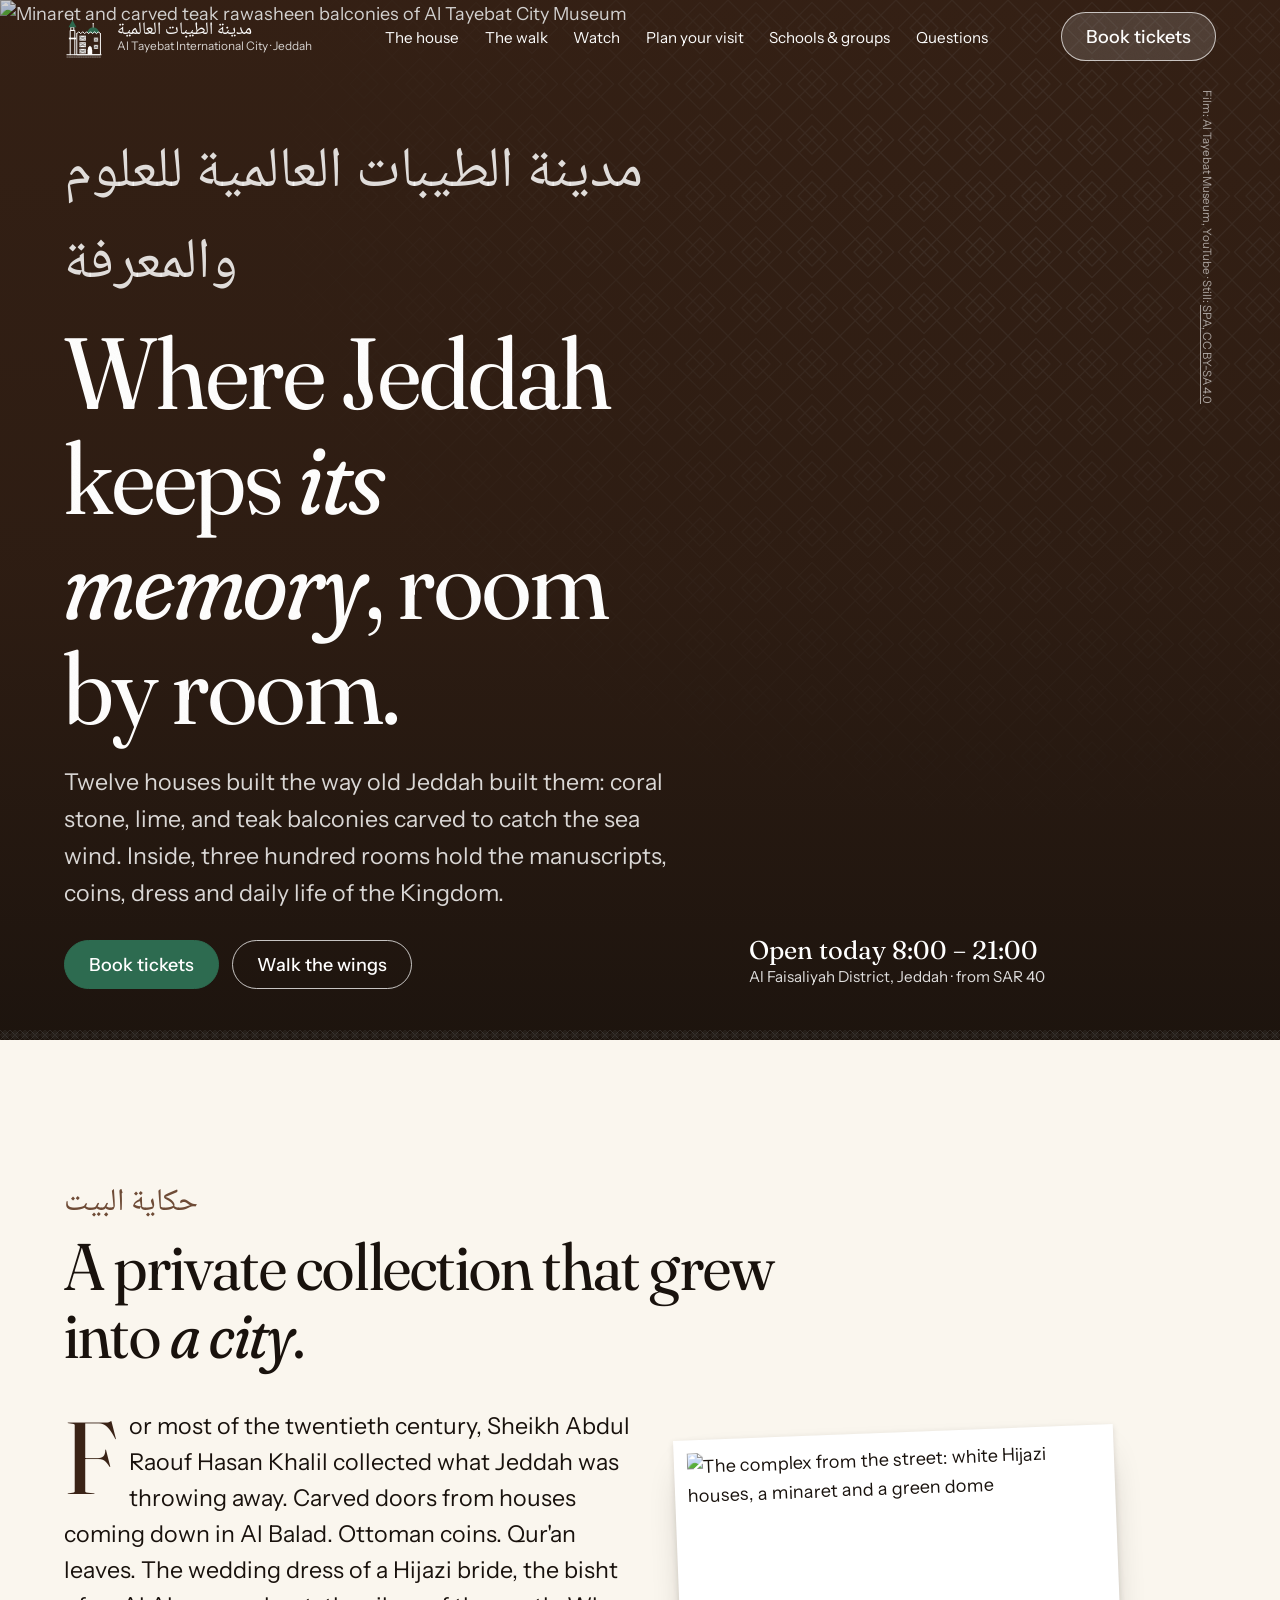
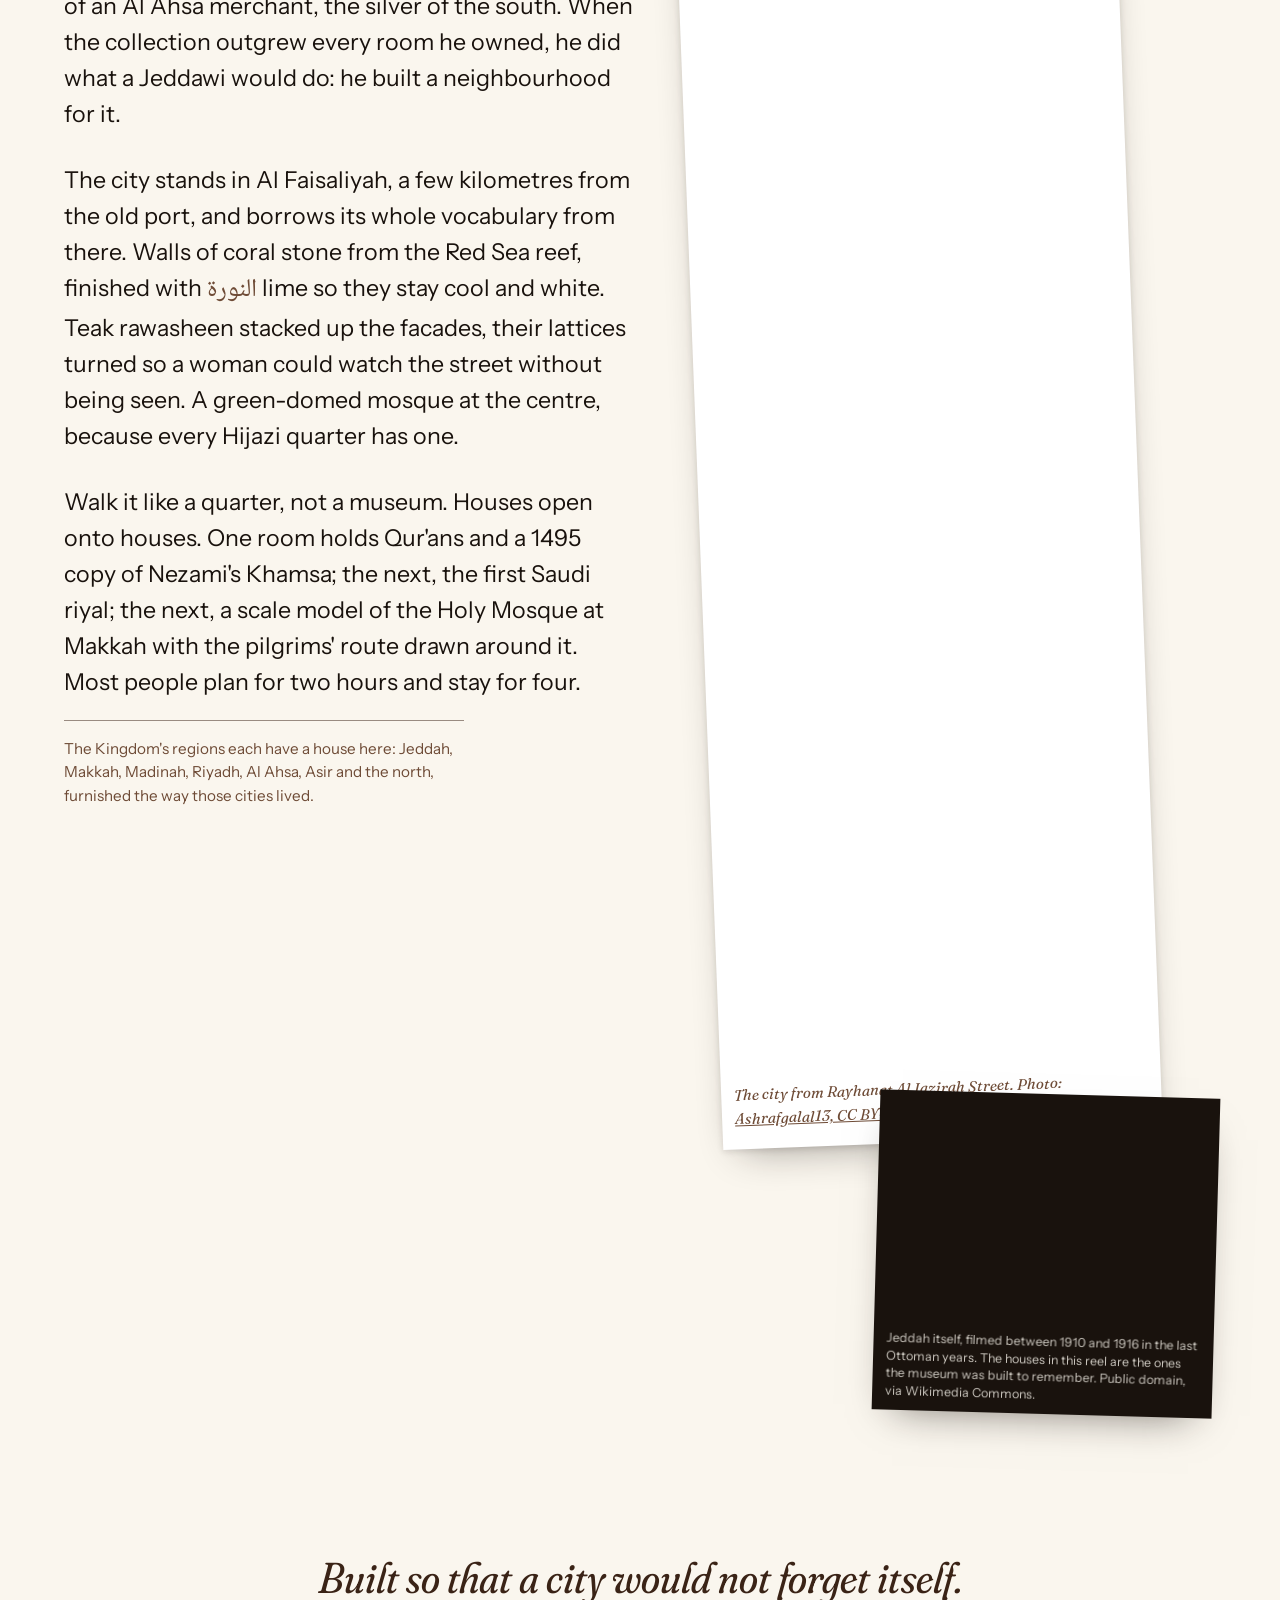
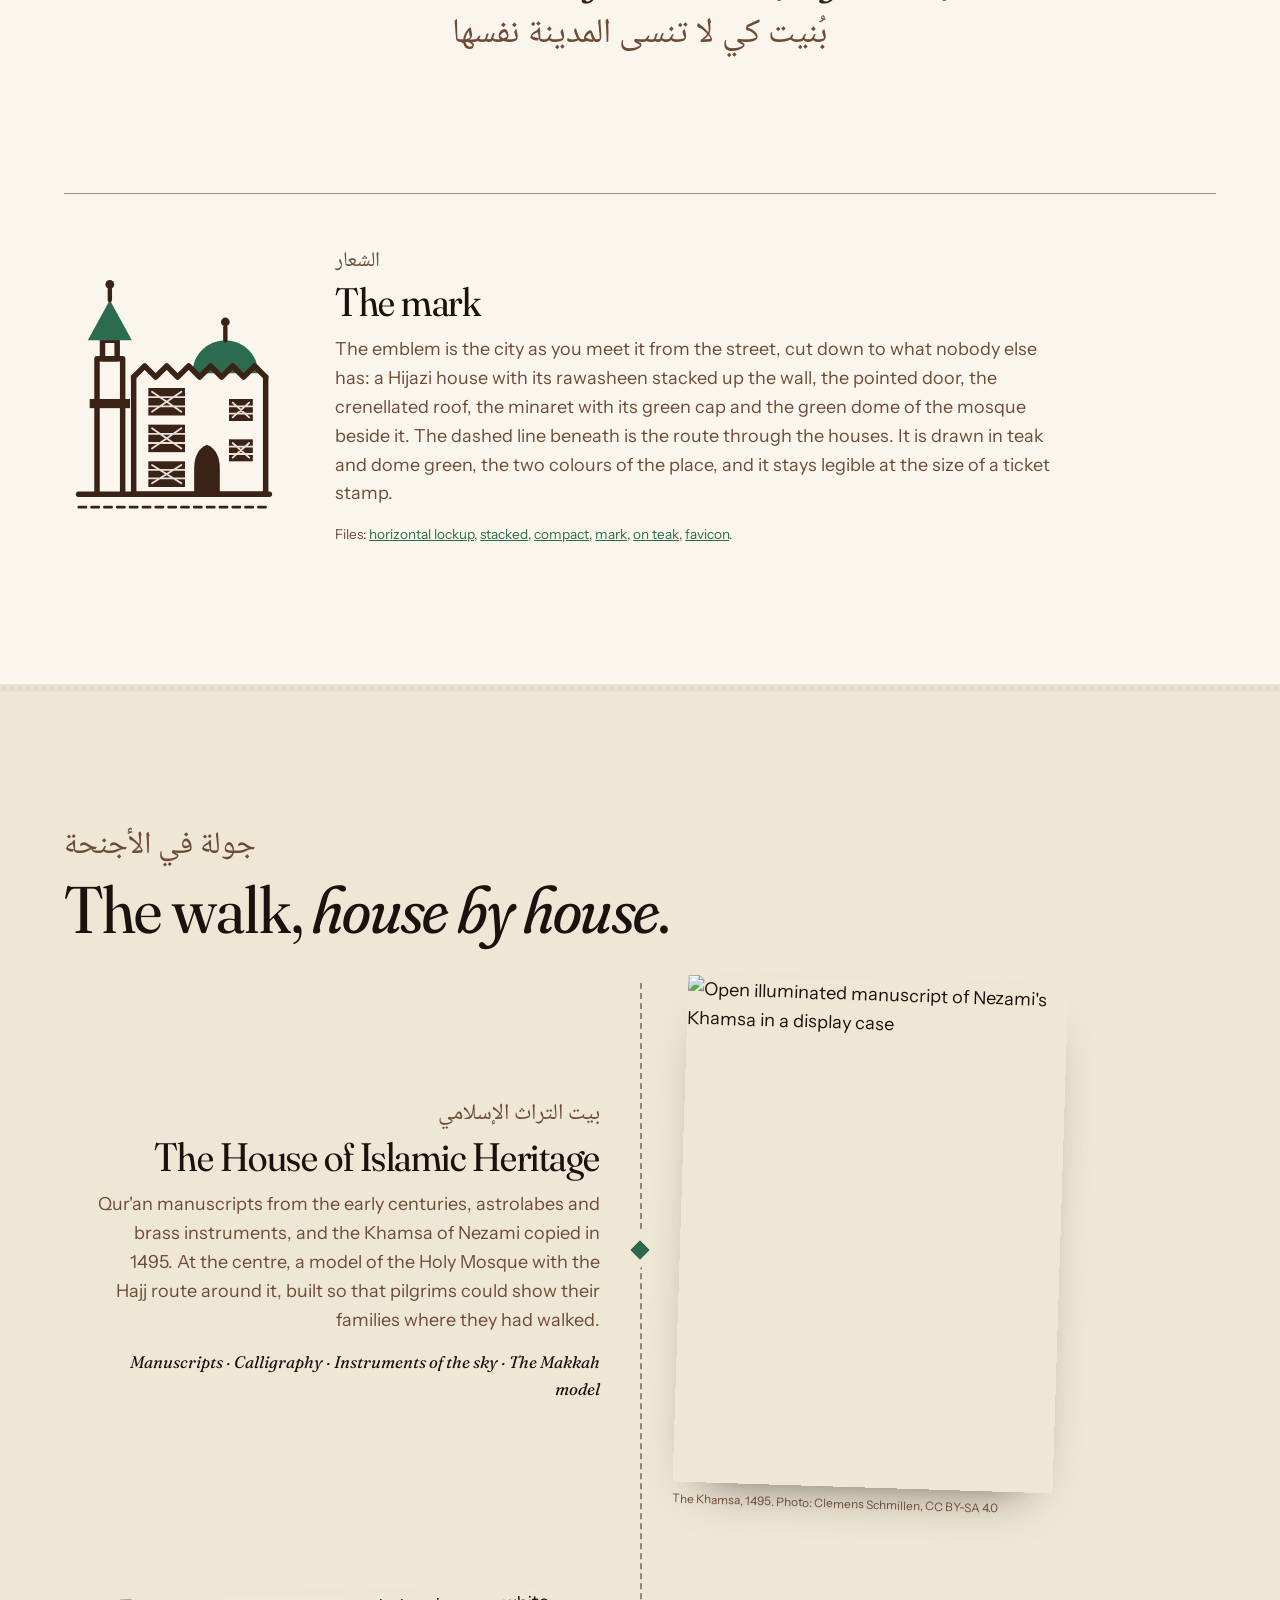
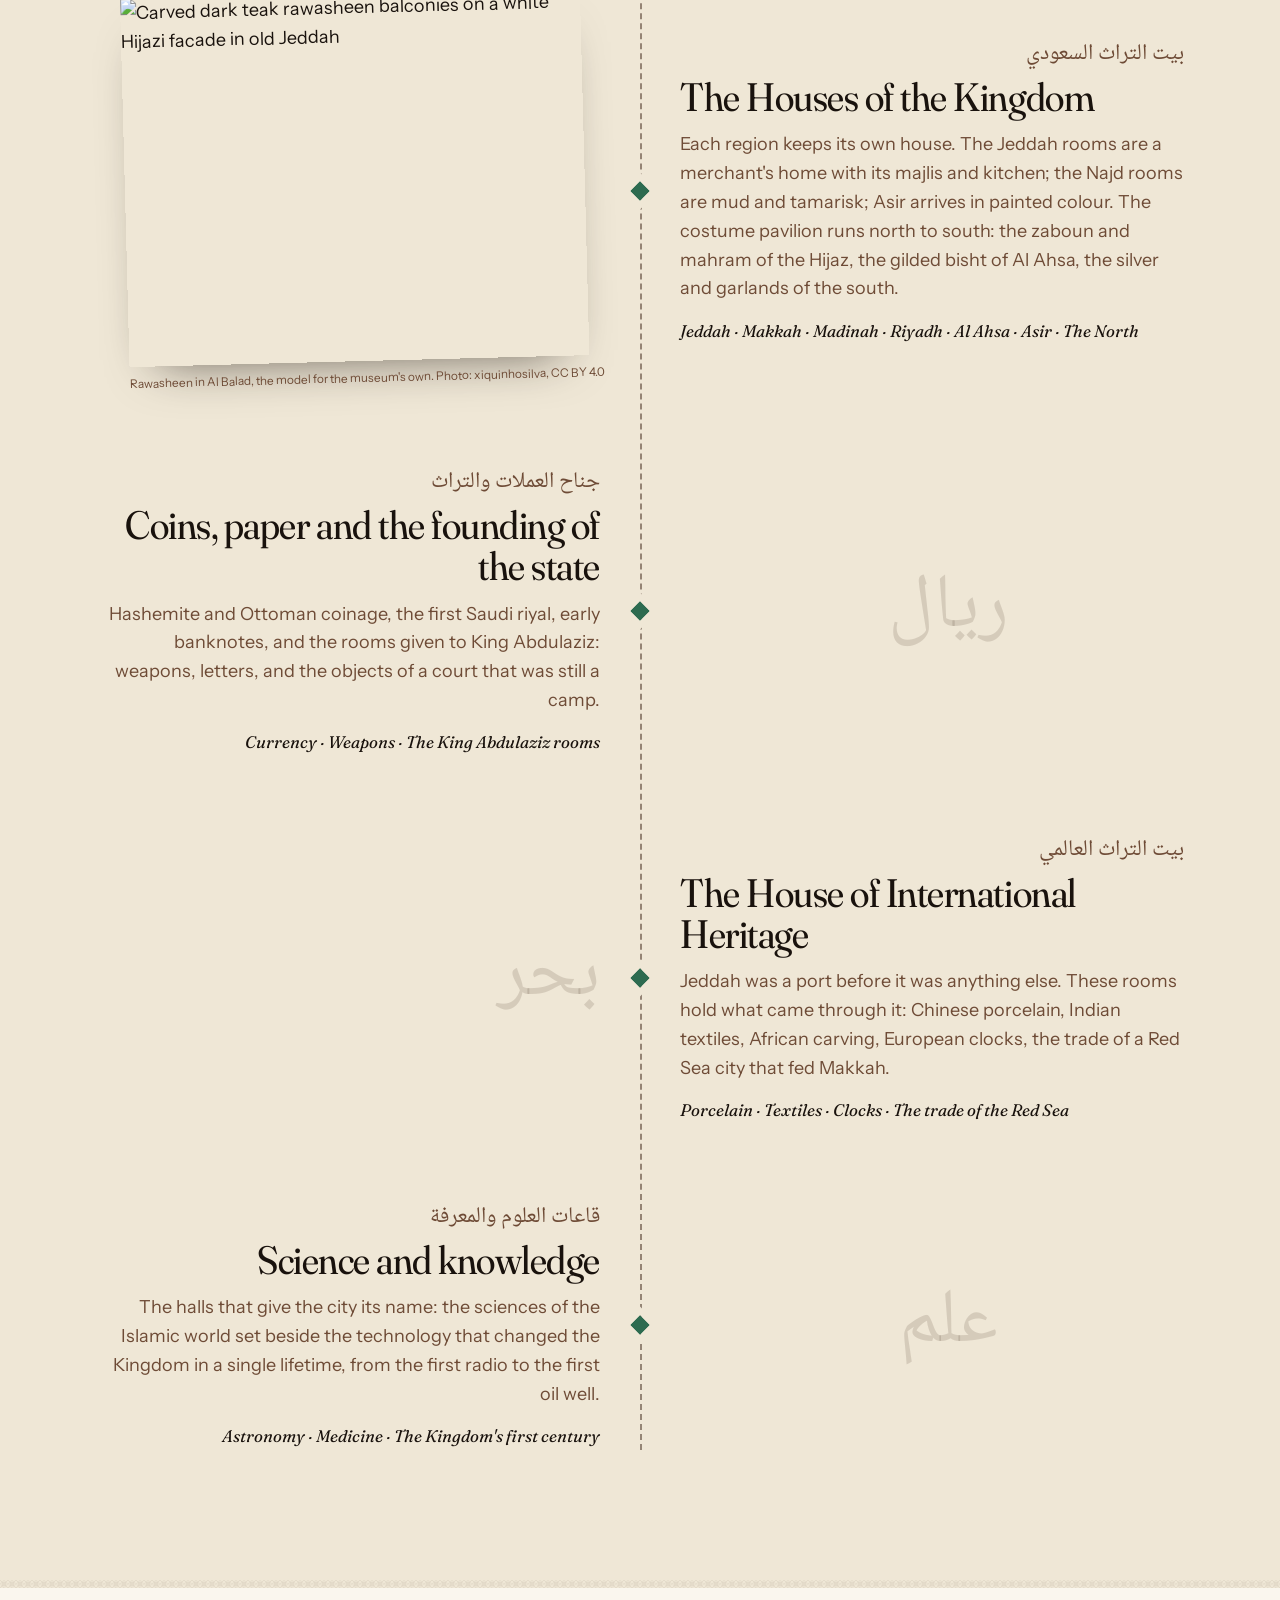
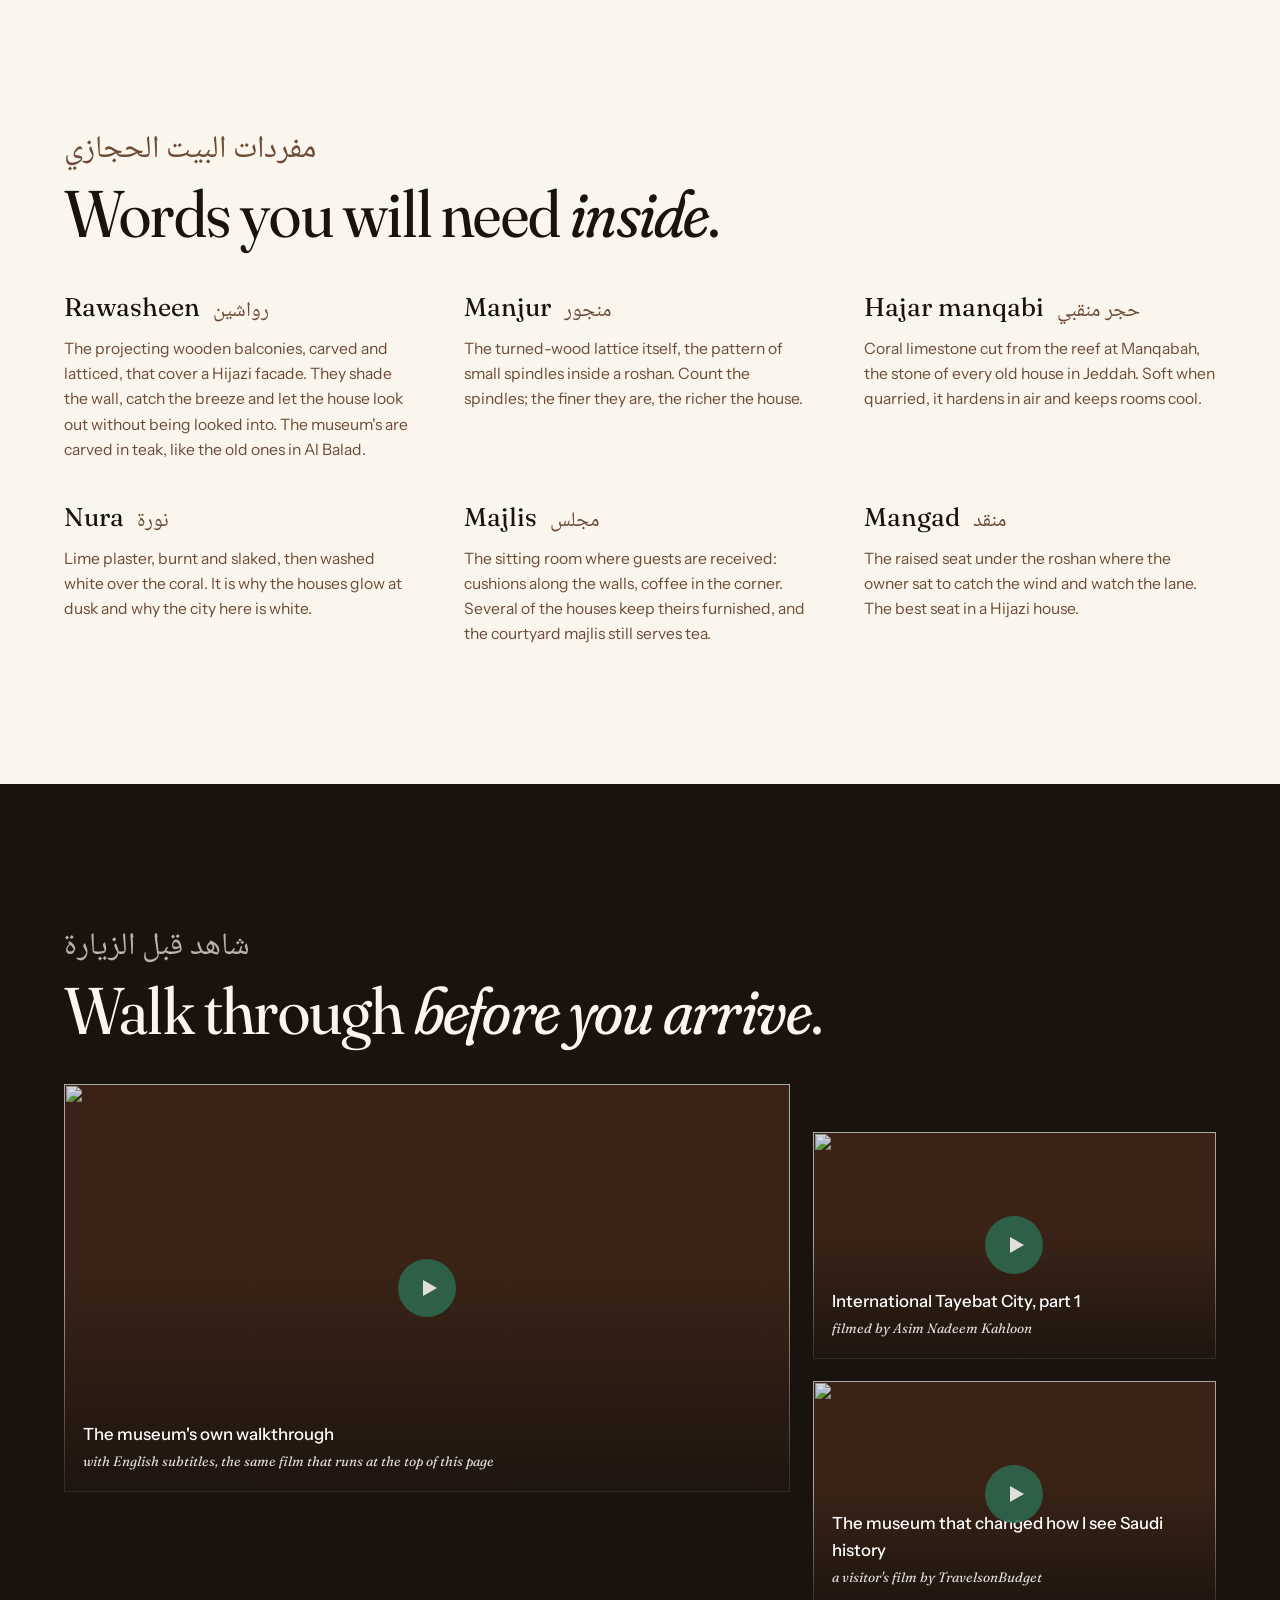
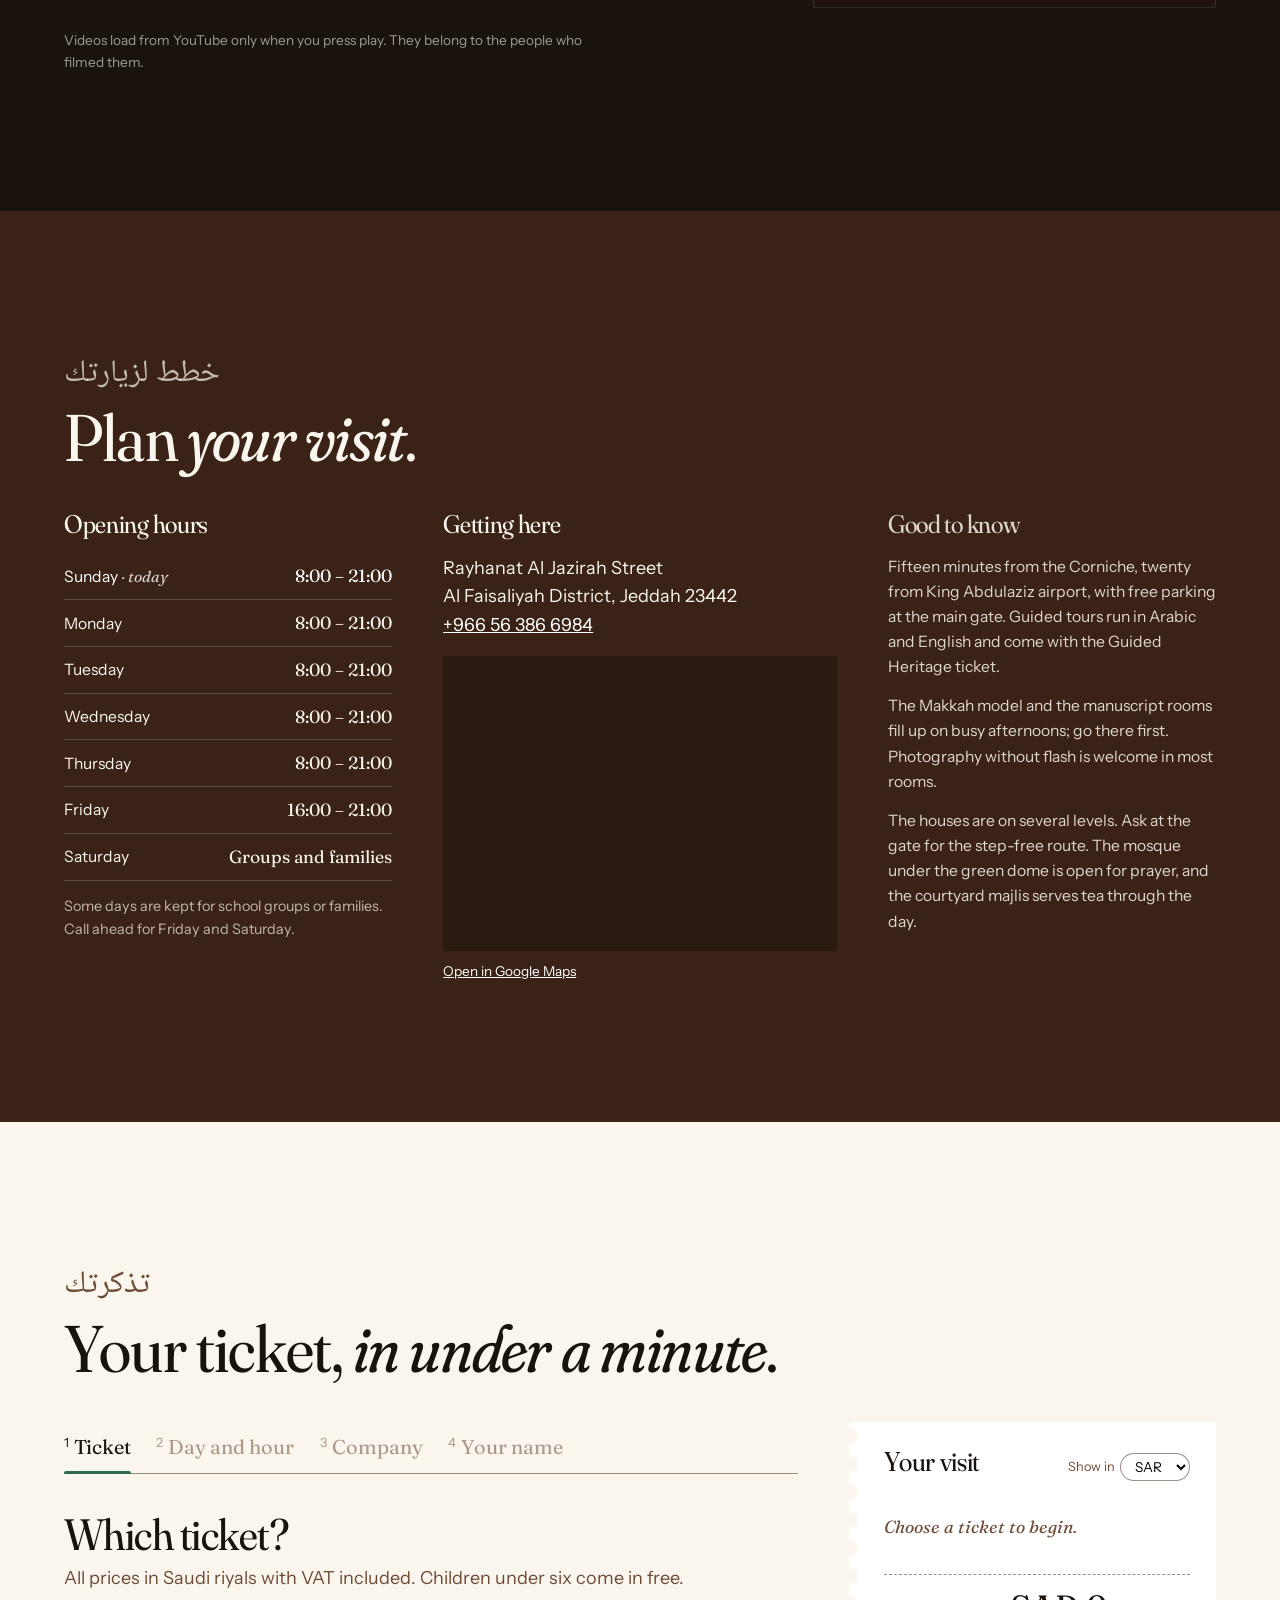
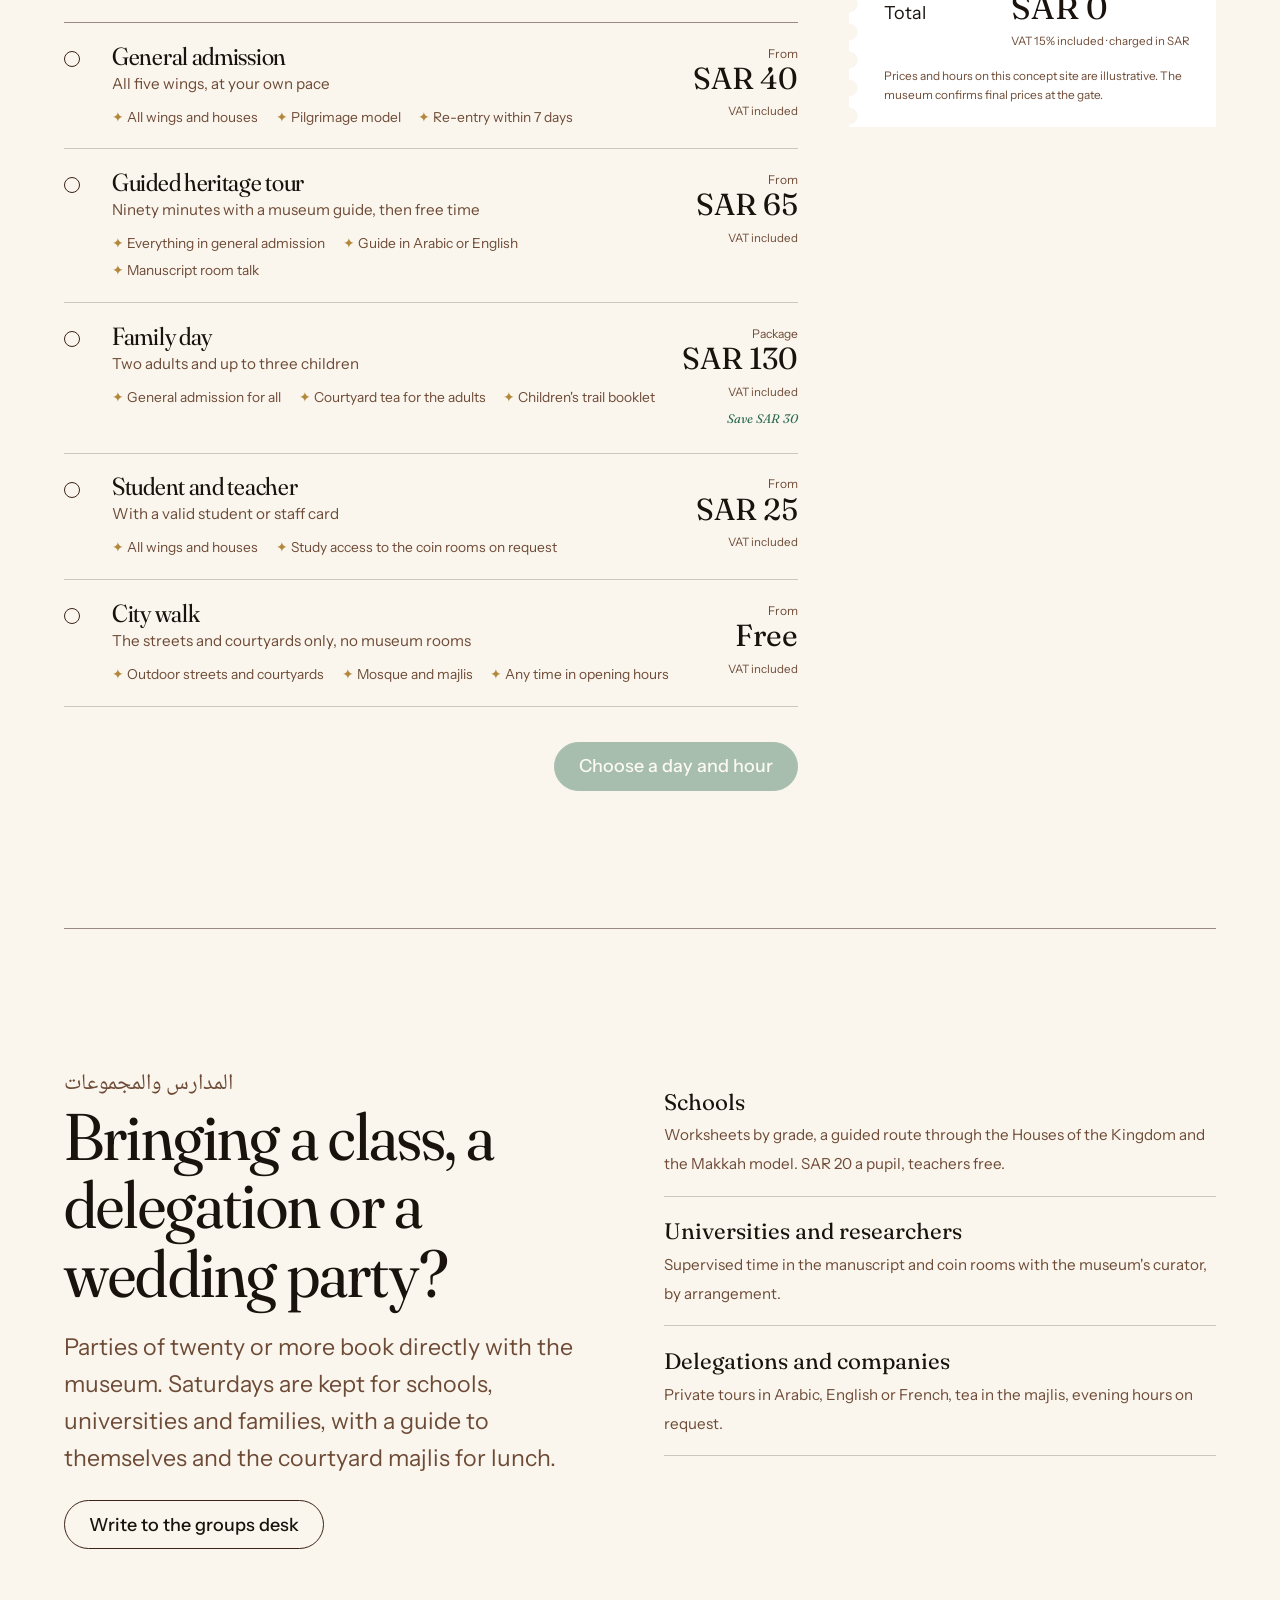
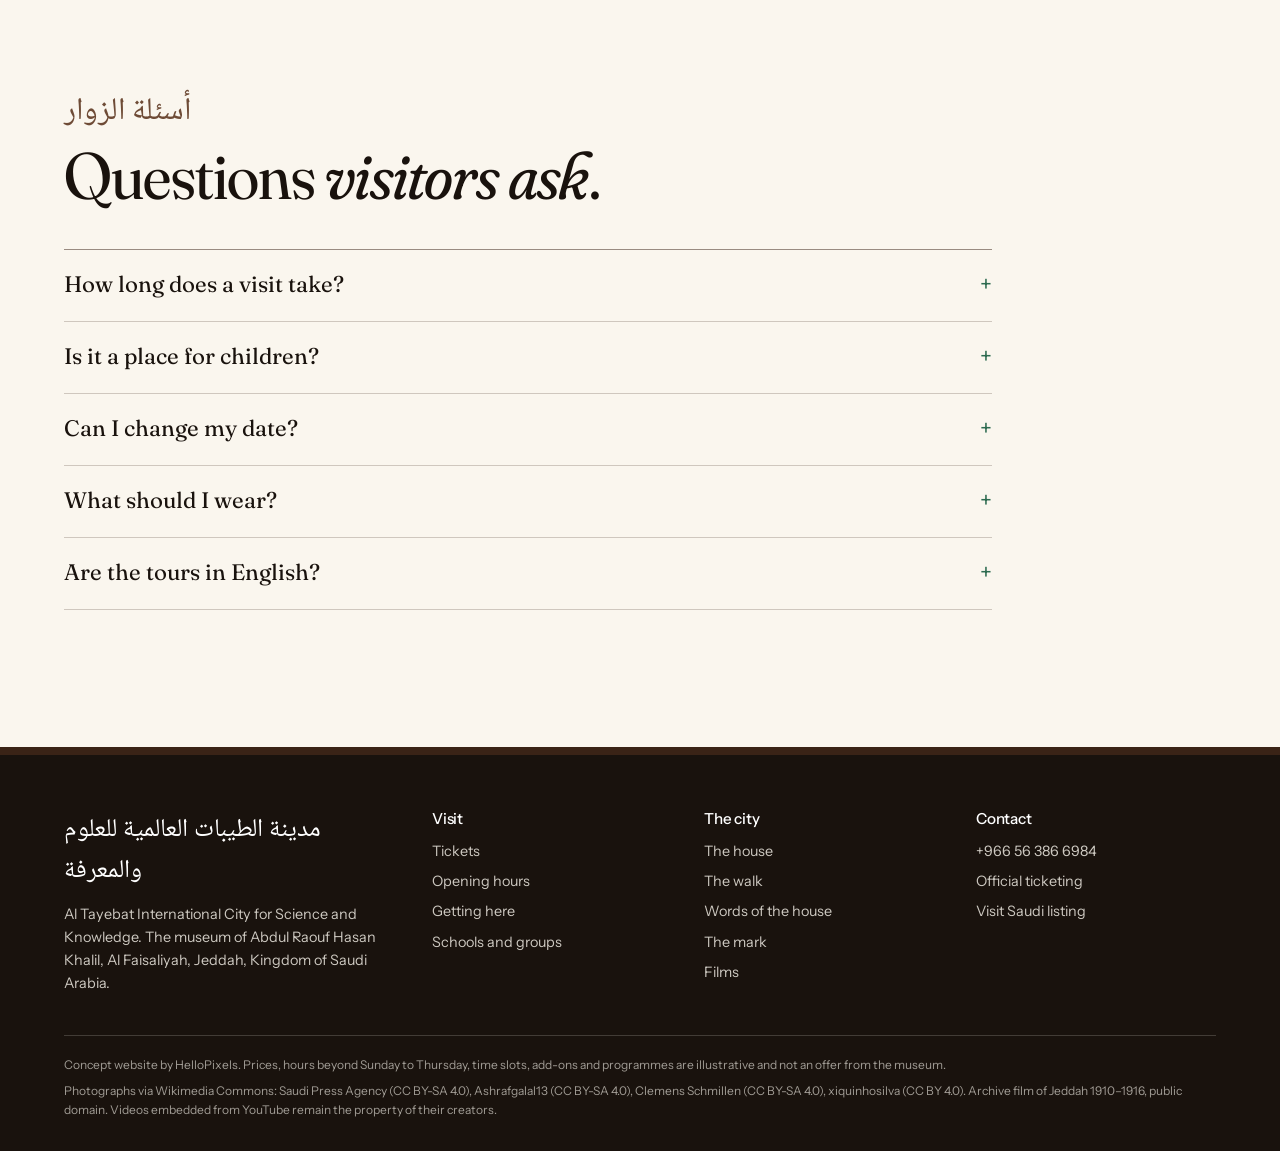
==== index.html @ a9885cdf "feat: Al Tayebat International City concept website with booking studio and brand Static site for th" ====
<!doctype html>
<html lang="en">
<head>
  <meta charset="utf-8">
  <meta name="viewport" content="width=device-width, initial-scale=1">
  <title>Al Tayebat International City — Museum of Science and Knowledge, Jeddah</title>
  <meta name="description" content="Twelve Hijazi houses, three hundred rooms and the story of the Kingdom. Plan your visit and book tickets to Al Tayebat International City in Al Faisaliyah, Jeddah.">
  <link rel="preconnect" href="https://fonts.googleapis.com">
  <link rel="preconnect" href="https://fonts.gstatic.com" crossorigin>
  <link href="https://fonts.googleapis.com/css2?family=Fraunces:ital,opsz,wght,SOFT@0,9..144,300..600,0..100;1,9..144,300..600,0..100&family=Instrument+Sans:wght@400;500;600&family=Noto+Naskh+Arabic:wght@400;600&display=swap" rel="stylesheet">
  <link rel="stylesheet" href="styles.css">
  <link rel="icon" href="brand/favicon.svg" type="image/svg+xml">
</head>
<body>
  <svg width="0" height="0" style="position:absolute" aria-hidden="true" focusable="false">
    <symbol id="tyb-mark" viewBox="0 0 120 140"><g stroke-linejoin="round" stroke-linecap="round">
  <!-- dome -->
  <path d="M70 58 A18 18 0 0 1 106 58 Z" fill="#2d6b50"/>
  <path d="M88 40 V33" stroke="currentColor" stroke-width="2.4"/>
  <circle cx="88" cy="30" r="2.4" fill="currentColor"/>
  <!-- house -->
  <path d="M38 60 V124 H110 V60" fill="none" stroke="currentColor" stroke-width="3"/>
  <path d="M38 60 L44 54 L50 60 L56 54 L62 60 L68 54 L74 60 L80 54 L86 60 L92 54 L98 60 L104 54 L110 60" fill="none" stroke="currentColor" stroke-width="3"/>
  <!-- rawasheen -->
  <rect x="46" y="66" width="20" height="15" fill="currentColor"/><path d="M46 71.0 H66 M46 76.0 H66 M48 68 L64 79 M64 68 L48 79" stroke="var(--logo-bg, #faf6ee)" stroke-width="1" stroke-opacity="0.9" fill="none"/><rect x="46" y="86" width="20" height="15" fill="currentColor"/><path d="M46 91.0 H66 M46 96.0 H66 M48 88 L64 99 M64 88 L48 99" stroke="var(--logo-bg, #faf6ee)" stroke-width="1" stroke-opacity="0.9" fill="none"/><rect x="46" y="106" width="20" height="14" fill="currentColor"/><path d="M46 110.7 H66 M46 115.3 H66 M48 108 L64 118 M64 108 L48 118" stroke="var(--logo-bg, #faf6ee)" stroke-width="1" stroke-opacity="0.9" fill="none"/><rect x="90" y="72" width="13" height="12" fill="currentColor"/><path d="M90 76.0 H103 M90 80.0 H103 M92 74 L101 82 M101 74 L92 82" stroke="var(--logo-bg, #faf6ee)" stroke-width="1" stroke-opacity="0.9" fill="none"/><rect x="90" y="94" width="13" height="12" fill="currentColor"/><path d="M90 98.0 H103 M90 102.0 H103 M92 96 L101 104 M101 96 L92 104" stroke="var(--logo-bg, #faf6ee)" stroke-width="1" stroke-opacity="0.9" fill="none"/>
  <!-- door -->
  <path d="M71 124 V110 Q71 100 78 97 Q85 100 85 110 V124 Z" fill="currentColor"/>
  <!-- minaret -->
  <path d="M18 124 V50 H32 V124" fill="none" stroke="currentColor" stroke-width="3"/>
  <rect x="14" y="72" width="22" height="5" fill="currentColor"/>
  <rect x="21" y="40" width="8" height="10" fill="none" stroke="currentColor" stroke-width="3"/>
  <path d="M13 40 H37 L25 18 Z" fill="#2d6b50"/>
  <path d="M25 18 V12" stroke="currentColor" stroke-width="2.4"/>
  <circle cx="25" cy="9.5" r="2.4" fill="currentColor"/>
  <!-- street -->
  <path d="M8 124 H112" stroke="currentColor" stroke-width="3"/>
  <path d="M8 131 H112" stroke="currentColor" stroke-width="1.4" stroke-dasharray="4 3"/>
</g></symbol>
  </svg>
  <a class="sr-only" href="#main">Skip to content</a>

  <header class="site-header" id="site-header">
    <div class="wrap">
      <a class="brand" href="#top" aria-label="Al Tayebat International City, home">
        <svg class="brand-mark" aria-hidden="true"><use href="#tyb-mark"/></svg>
        <span class="brand-text">
          <span class="ar">مدينة الطيبات العالمية</span>
          <span>Al Tayebat International City · Jeddah</span>
        </span>
      </a>
      <nav class="site-nav" id="site-nav" aria-label="Main navigation">
        <ul>
          <li><a href="#story">The house</a></li>
          <li><a href="#walk">The walk</a></li>
          <li><a href="#watch">Watch</a></li>
          <li><a href="#plan">Plan your visit</a></li>
          <li><a href="#groups">Schools &amp; groups</a></li>
          <li><a href="#faq">Questions</a></li>
        </ul>
      </nav>
      <div class="header-actions">
        <a class="btn btn-primary" href="#tickets">Book tickets</a>
        <button class="nav-toggle" aria-expanded="false" aria-controls="site-nav">Menu</button>
      </div>
    </div>
  </header>

  <main id="main">
    <section class="hero" id="top" aria-labelledby="hero-heading">
      <div class="hero-film" id="hero-film" data-video="KCJ313wq-m0">
        <img src="https://upload.wikimedia.org/wikipedia/commons/thumb/d/d8/Tayebat_City_Museum%2C_Jeddah%2C_Saudi_Arabia_%282025%29.jpg/1920px-Tayebat_City_Museum%2C_Jeddah%2C_Saudi_Arabia_%282025%29.jpg" alt="Minaret and carved teak rawasheen balconies of Al Tayebat City Museum" width="1280" height="1920" loading="eager" fetchpriority="high">
      </div>
      <div class="hero-shade" aria-hidden="true"></div>
      <div class="hero-grid" aria-hidden="true"></div>
      <p class="hero-credit">Film: Al Tayebat Museum, YouTube · Still: <a href="https://commons.wikimedia.org/wiki/File:Tayebat_City_Museum,_Jeddah,_Saudi_Arabia_(2025).jpg" target="_blank" rel="noopener">SPA, CC BY-SA 4.0</a></p>
      <div class="hero-inner">
        <div>
          <p class="hero-ar ar">مدينة الطيبات العالمية للعلوم والمعرفة</p>
          <h1 id="hero-heading">Where Jeddah keeps <em>its memory</em>, room by room.</h1>
          <p class="hero-lede">Twelve houses built the way old Jeddah built them: coral stone, lime, and teak balconies carved to catch the sea wind. Inside, three hundred rooms hold the manuscripts, coins, dress and daily life of the Kingdom.</p>
          <div class="hero-actions">
            <a class="btn btn-primary" href="#tickets">Book tickets</a>
            <a class="btn btn-light" href="#walk">Walk the wings</a>
          </div>
        </div>
        <div class="hero-aside">
          <div><strong id="today-hours">Open today 8:00 – 21:00</strong>Al Faisaliyah District, Jeddah · from SAR 40</div>
          <button class="sound-toggle" id="sound-toggle" type="button" hidden aria-pressed="false">
            <svg width="16" height="16" viewBox="0 0 16 16" fill="currentColor" aria-hidden="true"><path d="M2 6h3l4-3v10l-4-3H2z"/><path d="M11 5.5a3 3 0 0 1 0 5" fill="none" stroke="currentColor" stroke-width="1.3"/></svg>
            <span>Sound on</span>
          </button>
        </div>
      </div>
      <div class="hero-edge" aria-hidden="true"></div>
    </section>

    <section class="story" id="story" aria-labelledby="story-heading">
      <div class="wrap">
        <div class="title">
          <span class="ar">حكاية البيت</span>
          <h2 id="story-heading">A private collection that grew into <em>a city</em>.</h2>
        </div>
        <div class="story-spread">
          <div class="prose">
            <p class="cap">For most of the twentieth century, Sheikh Abdul Raouf Hasan Khalil collected what Jeddah was throwing away. Carved doors from houses coming down in Al Balad. Ottoman coins. Qur'an leaves. The wedding dress of a Hijazi bride, the bisht of an Al Ahsa merchant, the silver of the south. When the collection outgrew every room he owned, he did what a Jeddawi would do: he built a neighbourhood for it.</p>
            <p>The city stands in Al Faisaliyah, a few kilometres from the old port, and borrows its whole vocabulary from there. Walls of coral stone from the Red Sea reef, finished with <span class="ar-inline">النورة</span> lime so they stay cool and white. Teak rawasheen stacked up the facades, their lattices turned so a woman could watch the street without being seen. A green-domed mosque at the centre, because every Hijazi quarter has one.</p>
            <p>Walk it like a quarter, not a museum. Houses open onto houses. One room holds Qur'ans and a 1495 copy of Nezami's Khamsa; the next, the first Saudi riyal; the next, a scale model of the Holy Mosque at Makkah with the pilgrims' route drawn around it. Most people plan for two hours and stay for four.</p>
            <p class="aside-note">The Kingdom's regions each have a house here: Jeddah, Makkah, Madinah, Riyadh, Al Ahsa, Asir and the north, furnished the way those cities lived.</p>
          </div>
          <div class="story-visual">
            <figure class="tilt">
              <img src="https://upload.wikimedia.org/wikipedia/commons/4/41/23-05-2021_03-08-24_%D9%85.jpg" alt="The complex from the street: white Hijazi houses, a minaret and a green dome" width="1200" height="1220" loading="lazy">
              <figcaption>The city from Rayhanat Al Jazirah Street. Photo: <a href="https://commons.wikimedia.org/wiki/File:23-05-2021_03-08-24_%D9%85.jpg" target="_blank" rel="noopener">Ashrafgalal13, CC BY-SA 4.0</a></figcaption>
            </figure>
            <figure class="archive">
              <video src="https://upload.wikimedia.org/wikipedia/commons/7/72/Jeddah_1910_-_1916.webm" muted loop playsinline autoplay preload="metadata" aria-label="Archive film of Jeddah, 1910 to 1916"></video>
              <figcaption>Jeddah itself, filmed between 1910 and 1916 in the last Ottoman years. The houses in this reel are the ones the museum was built to remember. Public domain, via Wikimedia Commons.</figcaption>
            </figure>
          </div>
        </div>
        <p class="pull">Built so that a city would not forget itself.<span class="ar">بُنيت كي لا تنسى المدينة نفسها</span></p>
        <div class="mark-note" id="mark">
          <svg class="mark-note-emblem" aria-label="The Al Tayebat emblem"><use href="#tyb-mark"/></svg>
          <div>
            <span class="ar" style="font-size:1.3rem;color:var(--teak-soft)">الشعار</span>
            <h3>The mark</h3>
            <p>The emblem is the city as you meet it from the street, cut down to what nobody else has: a Hijazi house with its rawasheen stacked up the wall, the pointed door, the crenellated roof, the minaret with its green cap and the green dome of the mosque beside it. The dashed line beneath is the route through the houses. It is drawn in teak and dome green, the two colours of the place, and it stays legible at the size of a ticket stamp.</p>
            <p class="mark-files">Files: <a href="brand/logo.svg" download>horizontal lockup</a>, <a href="brand/logo-stacked.svg" download>stacked</a>, <a href="brand/logo-compact.svg" download>compact</a>, <a href="brand/logo-mark.svg" download>mark</a>, <a href="brand/logo-on-teak.svg" download>on teak</a>, <a href="brand/favicon.svg" download>favicon</a>.</p>
          </div>
        </div>
      </div>
    </section>

    <section class="walk" id="walk" aria-labelledby="walk-heading">
      <div class="wrap">
        <div class="title">
          <span class="ar">جولة في الأجنحة</span>
          <h2 id="walk-heading">The walk, <em>house by house</em>.</h2>
        </div>
        <div class="route">
          <article class="stop">
            <span class="stop-dot" aria-hidden="true"></span>
            <div class="stop-text">
              <span class="ar">بيت التراث الإسلامي</span>
              <h3>The House of Islamic Heritage</h3>
              <p>Qur'an manuscripts from the early centuries, astrolabes and brass instruments, and the Khamsa of Nezami copied in 1495. At the centre, a model of the Holy Mosque with the Hajj route around it, built so that pilgrims could show their families where they had walked.</p>
              <p class="rooms">Manuscripts · Calligraphy · Instruments of the sky · The Makkah model</p>
            </div>
            <figure class="stop-media tall tilt-r">
              <img src="https://upload.wikimedia.org/wikipedia/commons/5/53/Nezami_Khamsa_%28Taybat_Museum%29.jpg" alt="Open illuminated manuscript of Nezami's Khamsa in a display case" loading="lazy">
              <figcaption>The Khamsa, 1495. Photo: Clemens Schmillen, CC BY-SA 4.0</figcaption>
            </figure>
          </article>
          <article class="stop">
            <span class="stop-dot" aria-hidden="true"></span>
            <div class="stop-text">
              <span class="ar">بيت التراث السعودي</span>
              <h3>The Houses of the Kingdom</h3>
              <p>Each region keeps its own house. The Jeddah rooms are a merchant's home with its majlis and kitchen; the Najd rooms are mud and tamarisk; Asir arrives in painted colour. The costume pavilion runs north to south: the zaboun and mahram of the Hijaz, the gilded bisht of Al Ahsa, the silver and garlands of the south.</p>
              <p class="rooms">Jeddah · Makkah · Madinah · Riyadh · Al Ahsa · Asir · The North</p>
            </div>
            <figure class="stop-media wide tilt-l">
              <img src="https://upload.wikimedia.org/wikipedia/commons/thumb/b/b0/Old_Jeddah_-_55362178648.jpg/1920px-Old_Jeddah_-_55362178648.jpg" alt="Carved dark teak rawasheen balconies on a white Hijazi facade in old Jeddah" loading="lazy">
              <figcaption>Rawasheen in Al Balad, the model for the museum's own. Photo: xiquinhosilva, CC BY 4.0</figcaption>
            </figure>
          </article>
          <article class="stop">
            <span class="stop-dot" aria-hidden="true"></span>
            <div class="stop-text">
              <span class="ar">جناح العملات والتراث</span>
              <h3>Coins, paper and the founding of the state</h3>
              <p>Hashemite and Ottoman coinage, the first Saudi riyal, early banknotes, and the rooms given to King Abdulaziz: weapons, letters, and the objects of a court that was still a camp.</p>
              <p class="rooms">Currency · Weapons · The King Abdulaziz rooms</p>
            </div>
            <figure class="stop-media empty" aria-hidden="true"><span>ريال</span></figure>
          </article>
          <article class="stop">
            <span class="stop-dot" aria-hidden="true"></span>
            <div class="stop-text">
              <span class="ar">بيت التراث العالمي</span>
              <h3>The House of International Heritage</h3>
              <p>Jeddah was a port before it was anything else. These rooms hold what came through it: Chinese porcelain, Indian textiles, African carving, European clocks, the trade of a Red Sea city that fed Makkah.</p>
              <p class="rooms">Porcelain · Textiles · Clocks · The trade of the Red Sea</p>
            </div>
            <figure class="stop-media empty" aria-hidden="true"><span>بحر</span></figure>
          </article>
          <article class="stop">
            <span class="stop-dot" aria-hidden="true"></span>
            <div class="stop-text">
              <span class="ar">قاعات العلوم والمعرفة</span>
              <h3>Science and knowledge</h3>
              <p>The halls that give the city its name: the sciences of the Islamic world set beside the technology that changed the Kingdom in a single lifetime, from the first radio to the first oil well.</p>
              <p class="rooms">Astronomy · Medicine · The Kingdom's first century</p>
            </div>
            <figure class="stop-media empty" aria-hidden="true"><span>علم</span></figure>
          </article>
        </div>
      </div>
    </section>

    <section class="lexicon" id="lexicon" aria-labelledby="lexicon-heading">
      <div class="wrap">
        <div class="title">
          <span class="ar">مفردات البيت الحجازي</span>
          <h2 id="lexicon-heading">Words you will need <em>inside</em>.</h2>
        </div>
        <dl>
          <div><dt>Rawasheen <span class="ar">رواشين</span></dt><dd>The projecting wooden balconies, carved and latticed, that cover a Hijazi facade. They shade the wall, catch the breeze and let the house look out without being looked into. The museum's are carved in teak, like the old ones in Al Balad.</dd></div>
          <div><dt>Manjur <span class="ar">منجور</span></dt><dd>The turned-wood lattice itself, the pattern of small spindles inside a roshan. Count the spindles; the finer they are, the richer the house.</dd></div>
          <div><dt>Hajar manqabi <span class="ar">حجر منقبي</span></dt><dd>Coral limestone cut from the reef at Manqabah, the stone of every old house in Jeddah. Soft when quarried, it hardens in air and keeps rooms cool.</dd></div>
          <div><dt>Nura <span class="ar">نورة</span></dt><dd>Lime plaster, burnt and slaked, then washed white over the coral. It is why the houses glow at dusk and why the city here is white.</dd></div>
          <div><dt>Majlis <span class="ar">مجلس</span></dt><dd>The sitting room where guests are received: cushions along the walls, coffee in the corner. Several of the houses keep theirs furnished, and the courtyard majlis still serves tea.</dd></div>
          <div><dt>Mangad <span class="ar">منقد</span></dt><dd>The raised seat under the roshan where the owner sat to catch the wind and watch the lane. The best seat in a Hijazi house.</dd></div>
        </dl>
      </div>
    </section>

    <section class="watch" id="watch" aria-labelledby="watch-heading">
      <div class="wrap">
        <div class="title">
          <span class="ar">شاهد قبل الزيارة</span>
          <h2 id="watch-heading">Walk through <em>before you arrive</em>.</h2>
        </div>
        <div class="watch-grid">
          <div class="video" data-video="KCJ313wq-m0">
            <img src="https://i.ytimg.com/vi/KCJ313wq-m0/hqdefault.jpg" alt="" loading="lazy" width="480" height="360">
            <button class="video-play" type="button" aria-label="Play: Jeddah Museum Al Tayebat, with English subtitles">
              <span class="play" aria-hidden="true"><svg viewBox="0 0 20 20" fill="currentColor"><path d="M4 2l14 8-14 8z"/></svg></span>
              <strong>The museum's own walkthrough</strong>
              <span>with English subtitles, the same film that runs at the top of this page</span>
            </button>
          </div>
          <div class="video-stack">
            <div class="video" data-video="I1zCUgnYaqo">
              <img src="https://i.ytimg.com/vi/I1zCUgnYaqo/hqdefault.jpg" alt="" loading="lazy" width="480" height="360">
              <button class="video-play" type="button" aria-label="Play: Tayebat Museum Jeddah, International Tayebat City part 1">
                <span class="play" aria-hidden="true"><svg viewBox="0 0 20 20" fill="currentColor"><path d="M4 2l14 8-14 8z"/></svg></span>
                <strong>International Tayebat City, part 1</strong>
                <span>filmed by Asim Nadeem Kahloon</span>
              </button>
            </div>
            <div class="video" data-video="ilbzWkrYJc8">
              <img src="https://i.ytimg.com/vi/ilbzWkrYJc8/hqdefault.jpg" alt="" loading="lazy" width="480" height="360">
              <button class="video-play" type="button" aria-label="Play: Al Tayebat Museum that changed how I see Saudi history">
                <span class="play" aria-hidden="true"><svg viewBox="0 0 20 20" fill="currentColor"><path d="M4 2l14 8-14 8z"/></svg></span>
                <strong>The museum that changed how I see Saudi history</strong>
                <span>a visitor's film by TravelsonBudget</span>
              </button>
            </div>
          </div>
        </div>
        <p class="watch-note">Videos load from YouTube only when you press play. They belong to the people who filmed them.</p>
      </div>
    </section>

    <section class="plan" id="plan" aria-labelledby="plan-heading">
      <div class="wrap">
        <div class="title">
          <span class="ar">خطط لزيارتك</span>
          <h2 id="plan-heading">Plan <em>your visit</em>.</h2>
        </div>
        <div class="plan-grid">
          <div>
            <h3>Opening hours</h3>
            <table class="hours" id="hours-table">
              <tbody>
                <tr data-day="0"><td>Sunday</td><td>8:00 – 21:00</td></tr>
                <tr data-day="1"><td>Monday</td><td>8:00 – 21:00</td></tr>
                <tr data-day="2"><td>Tuesday</td><td>8:00 – 21:00</td></tr>
                <tr data-day="3"><td>Wednesday</td><td>8:00 – 21:00</td></tr>
                <tr data-day="4"><td>Thursday</td><td>8:00 – 21:00</td></tr>
                <tr data-day="5"><td>Friday</td><td>16:00 – 21:00</td></tr>
                <tr data-day="6"><td>Saturday</td><td>Groups and families</td></tr>
              </tbody>
            </table>
            <p class="plan-note">Some days are kept for school groups or families. Call ahead for Friday and Saturday.</p>
          </div>
          <div>
            <h3>Getting here</h3>
            <address>
              Rayhanat Al Jazirah Street<br>
              Al Faisaliyah District, Jeddah 23442<br>
              <a href="tel:+966563866984">+966 56 386 6984</a>
            </address>
            <div class="map">
              <iframe title="Map of Al Tayebat International City, Jeddah" src="https://www.google.com/maps?q=Al+Tayebat+International+City+Museum+Al+Faisaliyah+Jeddah&amp;z=15&amp;output=embed" loading="lazy" referrerpolicy="no-referrer-when-downgrade" allowfullscreen></iframe>
            </div>
            <a class="map-link" href="https://www.google.com/maps/search/?api=1&amp;query=21.5806371%2C39.1765542" target="_blank" rel="noopener">Open in Google Maps</a>
          </div>
          <div class="tips">
            <h3>Good to know</h3>
            <p>Fifteen minutes from the Corniche, twenty from King Abdulaziz airport, with free parking at the main gate. Guided tours run in Arabic and English and come with the Guided Heritage ticket.</p>
            <p>The Makkah model and the manuscript rooms fill up on busy afternoons; go there first. Photography without flash is welcome in most rooms.</p>
            <p>The houses are on several levels. Ask at the gate for the step-free route. The mosque under the green dome is open for prayer, and the courtyard majlis serves tea through the day.</p>
          </div>
        </div>
      </div>
    </section>

    <section class="tickets" id="tickets" aria-labelledby="tickets-heading">
      <div class="wrap">
        <div class="title">
          <span class="ar">تذكرتك</span>
          <h2 id="tickets-heading">Your ticket, <em>in under a minute</em>.</h2>
        </div>
        <div class="booking">
          <div class="booking-main">
            <ol class="steps" aria-label="Booking steps">
              <li><button type="button" data-step="1" aria-current="step"><b>1</b>Ticket</button></li>
              <li><button type="button" data-step="2" disabled><b>2</b>Day and hour</button></li>
              <li><button type="button" data-step="3" disabled><b>3</b>Company</button></li>
              <li><button type="button" data-step="4" disabled><b>4</b>Your name</button></li>
            </ol>

            <div class="panel active" data-panel="1">
              <h3 class="panel-title">Which ticket?</h3>
              <p class="panel-lede">All prices in Saudi riyals with VAT included. Children under six come in free.</p>
              <div class="ticket-list" id="ticket-list"></div>
              <div class="panel-actions">
                <span></span>
                <button class="btn btn-primary" type="button" data-next disabled>Choose a day and hour</button>
              </div>
            </div>

            <div class="panel" data-panel="2">
              <h3 class="panel-title">When will you come?</h3>
              <p class="panel-lede">Your ticket is good for the hour you choose. Arrive up to thirty minutes before.</p>
              <div class="datetime">
                <div>
                  <div class="cal-head">
                    <button type="button" id="cal-prev" aria-label="Previous month">‹</button>
                    <h4 id="cal-title">Month</h4>
                    <button type="button" id="cal-next" aria-label="Next month">›</button>
                  </div>
                  <div class="calendar" id="calendar" role="group" aria-label="Choose a date"></div>
                </div>
                <div>
                  <h4 class="slots-title" id="slots-title">And the hour</h4>
                  <div class="slots" id="slots"></div>
                </div>
              </div>
              <div class="panel-actions">
                <button class="btn" type="button" data-prev>Back</button>
                <button class="btn btn-primary" type="button" data-next disabled>Say who is coming</button>
              </div>
            </div>

            <div class="panel" data-panel="3">
              <h3 class="panel-title">Who is coming?</h3>
              <p class="panel-lede">Up to twelve people on one ticket. Larger parties book through the schools and groups desk below.</p>
              <div class="visitors" id="visitors"></div>
              <div class="addons">
                <h4>Add to your visit</h4>
                <div class="addon">
                  <input type="checkbox" id="addon-audio" data-addon="audio">
                  <label for="addon-audio"><strong>Audio guide</strong><span>Arabic, English, Urdu and French. One handset per visitor, two hours.</span></label>
                  <span class="addon-price" data-price="15">SAR 15 / visitor</span>
                </div>
                <div class="addon">
                  <input type="checkbox" id="addon-tea" data-addon="tea">
                  <label for="addon-tea"><strong>Tea in the majlis</strong><span>Mint tea, dates and ma'amoul in the courtyard majlis, whenever you like during your visit.</span></label>
                  <span class="addon-price" data-price="25">SAR 25 / visitor</span>
                </div>
              </div>
              <div class="panel-actions">
                <button class="btn" type="button" data-prev>Back</button>
                <button class="btn btn-primary" type="button" data-next>Add your name</button>
              </div>
            </div>

            <div class="panel" data-panel="4">
              <h3 class="panel-title">Almost done.</h3>
              <p class="panel-lede">We send the tickets to this email. Payment follows through the museum's gateway, with mada, Visa, Mastercard or Apple Pay.</p>
              <form class="review-grid" id="review-form" novalidate>
                <div class="field"><label for="f-first">First name</label><input id="f-first" name="first" autocomplete="given-name" required><span class="error">Enter a first name.</span></div>
                <div class="field"><label for="f-last">Last name</label><input id="f-last" name="last" autocomplete="family-name" required><span class="error">Enter a last name.</span></div>
                <div class="field"><label for="f-email">Email</label><input id="f-email" name="email" type="email" autocomplete="email" required><span class="error">Enter a valid email address.</span></div>
                <div class="field"><label for="f-phone">Mobile</label><input id="f-phone" name="phone" type="tel" autocomplete="tel" placeholder="+966 5x xxx xxxx" required><span class="error">Enter a mobile number.</span></div>
                <div class="field full"><label for="f-nat">Nationality, if you like (for visitor statistics)</label><input id="f-nat" name="nationality" autocomplete="country-name"></div>
                <div class="agree"><input type="checkbox" id="f-agree" required><label for="f-agree">I accept the visitor terms. Tickets can be refunded up to 24 hours before the visit.</label></div>
              </form>
              <div class="panel-actions">
                <button class="btn" type="button" data-prev>Back</button>
                <button class="btn btn-primary" type="button" id="confirm-btn">Confirm and pay</button>
              </div>
            </div>

            <div class="confirm" id="confirm">
              <h3 class="panel-title">You're booked.</h3>
              <p class="panel-lede">Your tickets are on their way to <span id="c-email"></span>. Show this at the gate.</p>
              <div class="ticket-card">
                <div class="ticket-card-main">
                  <span class="ar" style="font-size:1.2rem">مدينة الطيبات العالمية</span>
                  <h3 id="c-ticket">General admission</h3>
                  <dl>
                    <div><dt>Date</dt><dd id="c-date"></dd></div>
                    <div><dt>Hour</dt><dd id="c-time"></dd></div>
                    <div><dt>Visitors</dt><dd id="c-visitors"></dd></div>
                    <div><dt>Booking reference</dt><dd id="c-ref"></dd></div>
                    <div><dt>Name</dt><dd id="c-name"></dd></div>
                    <div><dt>Paid</dt><dd id="c-total"></dd></div>
                  </dl>
                </div>
                <div class="ticket-card-side">
                  <div class="qr" id="qr" aria-hidden="true"></div>
                  <span>Scan at the main gate, Rayhanat Al Jazirah Street</span>
                </div>
              </div>
              <div class="confirm-actions">
                <a class="btn btn-primary" id="ics-link" download="al-tayebat-visit.ics" href="#">Add to calendar</a>
                <button class="btn" type="button" onclick="window.print()">Print ticket</button>
                <button class="btn" type="button" id="restart-btn">Book another visit</button>
              </div>
            </div>
          </div>

          <aside class="summary" aria-live="polite" aria-label="Your booking">
            <div class="summary-top">
              <h3>Your visit</h3>
              <label class="currency">Show in <select id="currency"><option value="SAR">SAR</option><option value="AED">AED</option><option value="USD">USD</option></select></label>
            </div>
            <div id="summary-body"><p class="summary-empty">Choose a ticket to begin.</p></div>
            <div class="summary-total">
              <span>Total</span>
              <div><span class="amount" id="summary-total">SAR 0</span><small>VAT 15% included · charged in SAR</small></div>
            </div>
            <p class="summary-foot">Prices and hours on this concept site are illustrative. The museum confirms final prices at the gate.</p>
          </aside>
        </div>
      </div>
    </section>

    <section class="groups" id="groups" aria-labelledby="groups-heading">
      <div class="wrap">
        <div class="band">
          <div>
            <span class="ar" style="font-size:1.4rem;color:var(--teak-soft)">المدارس والمجموعات</span>
            <h2 id="groups-heading">Bringing a class, a delegation or a wedding party?</h2>
            <p class="lede">Parties of twenty or more book directly with the museum. Saturdays are kept for schools, universities and families, with a guide to themselves and the courtyard majlis for lunch.</p>
            <p style="margin-top:1.5rem"><a class="btn" href="mailto:groups@altayebat.example?subject=Group%20visit%20enquiry">Write to the groups desk</a></p>
          </div>
          <ul class="group-list">
            <li><strong>Schools</strong><span>Worksheets by grade, a guided route through the Houses of the Kingdom and the Makkah model. SAR 20 a pupil, teachers free.</span></li>
            <li><strong>Universities and researchers</strong><span>Supervised time in the manuscript and coin rooms with the museum's curator, by arrangement.</span></li>
            <li><strong>Delegations and companies</strong><span>Private tours in Arabic, English or French, tea in the majlis, evening hours on request.</span></li>
          </ul>
        </div>
      </div>
    </section>

    <section class="faq" id="faq" aria-labelledby="faq-heading">
      <div class="wrap">
        <div class="title">
          <span class="ar">أسئلة الزوار</span>
          <h2 id="faq-heading">Questions <em>visitors ask</em>.</h2>
        </div>
        <div class="faq-list">
          <details><summary>How long does a visit take?</summary><p>Two to three hours for the main houses. People who want all three hundred rooms often come back; your booking reference lets you in a second time within seven days.</p></details>
          <details><summary>Is it a place for children?</summary><p>Very much. Under-sixes enter free, and the Makkah model, the coin rooms and the costume pavilion are the rooms children remember. Pushchairs can follow the ground-floor route.</p></details>
          <details><summary>Can I change my date?</summary><p>Yes, up to 24 hours before your hour. Open your confirmation email and choose a new date, or call the museum with your booking reference.</p></details>
          <details><summary>What should I wear?</summary><p>Modest dress is appreciated in the mosque and prayer rooms. Elsewhere, dress for Jeddah. The lanes are shaded but warm, and there is a lot of walking.</p></details>
          <details><summary>Are the tours in English?</summary><p>Yes. Guided Heritage tours run daily in Arabic and English, and the audio guide also speaks Urdu and French.</p></details>
        </div>
      </div>
    </section>
  </main>

  <footer class="site-footer">
    <div class="wrap">
      <div class="footer-grid">
        <div class="footer-brand">
          <span class="ar">مدينة الطيبات العالمية للعلوم والمعرفة</span>
          <p>Al Tayebat International City for Science and Knowledge. The museum of Abdul Raouf Hasan Khalil, Al Faisaliyah, Jeddah, Kingdom of Saudi Arabia.</p>
        </div>
        <div>
          <h4>Visit</h4>
          <ul><li><a href="#tickets">Tickets</a></li><li><a href="#plan">Opening hours</a></li><li><a href="#plan">Getting here</a></li><li><a href="#groups">Schools and groups</a></li></ul>
        </div>
        <div>
          <h4>The city</h4>
          <ul><li><a href="#story">The house</a></li><li><a href="#walk">The walk</a></li><li><a href="#lexicon">Words of the house</a></li><li><a href="#mark">The mark</a></li><li><a href="#watch">Films</a></li></ul>
        </div>
        <div>
          <h4>Contact</h4>
          <ul><li><a href="tel:+966563866984">+966 56 386 6984</a></li><li><a href="https://musakticket.com/" target="_blank" rel="noopener">Official ticketing</a></li><li><a href="https://visitsaudi.com/en/do/culture/tayebat-museum" target="_blank" rel="noopener">Visit Saudi listing</a></li></ul>
        </div>
      </div>
      <div class="credits">
        <p>Concept website by HelloPixels. Prices, hours beyond Sunday to Thursday, time slots, add-ons and programmes are illustrative and not an offer from the museum.</p>
        <p>Photographs via Wikimedia Commons: Saudi Press Agency (CC BY-SA 4.0), Ashrafgalal13 (CC BY-SA 4.0), Clemens Schmillen (CC BY-SA 4.0), xiquinhosilva (CC BY 4.0). Archive film of Jeddah 1910–1916, public domain. Videos embedded from YouTube remain the property of their creators.</p>
      </div>
    </div>
  </footer>

  <div class="toast" id="toast" role="status"></div>
  <script src="app.js"></script>
</body>
</html>
---- styles.css ----
/* Al Tayebat International City
   A page set like a printed guidebook to a Hijazi house: lime-plaster paper,
   teak ink, a green dome for anything you can press. Nothing sits in a box
   unless it is a ticket. */

:root {
  --plaster: #faf6ee;
  --plaster-deep: #efe7d6;
  --teak: #3a2316;
  --teak-soft: #6e4b36;
  --ink: #19120d;
  --dome: #2d6b50;
  --dome-deep: #214f3b;
  --brass: #b4883c;
  --rule: rgba(58, 35, 22, 0.22);
  --rule-strong: rgba(58, 35, 22, 0.5);

  --font-display: "Fraunces", "Times New Roman", serif;
  --font-body: "Instrument Sans", "Helvetica Neue", Arial, sans-serif;
  --font-arabic: "Noto Naskh Arabic", "Geeza Pro", serif;

  --text-base: clamp(1.02rem, 0.96rem + 0.3vw, 1.125rem);
  --text-lg: clamp(1.15rem, 1rem + 0.6vw, 1.45rem);
  --text-h2: clamp(2.2rem, 1.4rem + 3.4vw, 4.2rem);
  --text-hero: clamp(2.6rem, 1.2rem + 6.4vw, 7.4rem);

  --gutter: clamp(1.1rem, 5vw, 5.5rem);
  --flow: clamp(4.5rem, 3rem + 7vw, 11rem);
  --ease: cubic-bezier(0.16, 1, 0.3, 1);

  --lattice: url("data:image/svg+xml,%3Csvg xmlns='http://www.w3.org/2000/svg' width='48' height='48' viewBox='0 0 48 48'%3E%3Cg fill='none' stroke='%233a2316' stroke-width='1.1'%3E%3Cpath d='M24 2 L46 24 L24 46 L2 24 Z'/%3E%3Cpath d='M24 12 L36 24 L24 36 L12 24 Z'/%3E%3Cpath d='M0 0 L48 48 M48 0 L0 48'/%3E%3C/g%3E%3C/svg%3E");
  --grain: url("data:image/svg+xml,%3Csvg xmlns='http://www.w3.org/2000/svg' width='220' height='220'%3E%3Cfilter id='n'%3E%3CfeTurbulence type='fractalNoise' baseFrequency='0.9' numOctaves='2' stitchTiles='stitch'/%3E%3CfeColorMatrix values='0 0 0 0 0.25 0 0 0 0 0.15 0 0 0 0 0.08 0 0 0 0.5 0'/%3E%3C/filter%3E%3Crect width='220' height='220' filter='url(%23n)'/%3E%3C/svg%3E");
}

*, *::before, *::after { box-sizing: border-box; }
html { scroll-behavior: smooth; -webkit-text-size-adjust: 100%; }
body { margin: 0; background: var(--plaster); color: var(--ink); font-family: var(--font-body); font-size: var(--text-base); line-height: 1.6; position: relative; }
body::after { content: ""; position: fixed; inset: 0; background: var(--grain); opacity: 0.08; pointer-events: none; mix-blend-mode: multiply; z-index: 99; }
img, video, iframe { max-width: 100%; display: block; }
h1, h2, h3, h4 { font-family: var(--font-display); font-weight: 400; line-height: 1.04; margin: 0; letter-spacing: -0.012em; font-variation-settings: "opsz" 120, "SOFT" 40; }
p { margin: 0; }
a { color: inherit; }
button { font: inherit; color: inherit; cursor: pointer; }
:focus-visible { outline: 3px solid var(--dome); outline-offset: 3px; }
.sr-only { position: absolute; width: 1px; height: 1px; overflow: hidden; clip: rect(0 0 0 0); white-space: nowrap; }
.ar { font-family: var(--font-arabic); direction: rtl; unicode-bidi: isolate; }
.wrap { padding-inline: var(--gutter); max-width: 1480px; margin-inline: auto; }
section { scroll-margin-top: 5rem; }

/* Titles: Arabic first, English answering it */
.title { display: grid; gap: 0.3rem; margin-bottom: clamp(1.6rem, 3vw, 2.8rem); }
.title .ar { font-size: clamp(1.3rem, 1rem + 1.2vw, 2rem); color: var(--teak-soft); text-align: left; }
.title h2 { font-size: var(--text-h2); max-width: 20ch; }
.title h2 em { font-style: italic; font-variation-settings: "opsz" 144, "SOFT" 80; }

/* Buttons */
.btn { display: inline-flex; align-items: center; gap: 0.6rem; padding: 0.9rem 1.5rem; border-radius: 999px; border: 1.5px solid var(--teak); background: transparent; text-decoration: none; font-weight: 500; line-height: 1; white-space: nowrap; transition: background 160ms, color 160ms, transform 160ms; }
.btn:hover { background: var(--teak); color: var(--plaster); }
.btn:active { transform: translateY(1px); }
.btn-primary { background: var(--dome); border-color: var(--dome); color: #fff; }
.btn-primary:hover { background: var(--dome-deep); border-color: var(--dome-deep); color: #fff; }
.btn-light { border-color: rgba(255,255,255,0.75); color: #fff; }
.btn-light:hover { background: #fff; color: var(--teak); }
.btn[disabled] { opacity: 0.4; cursor: not-allowed; }
.btn[disabled]:hover { background: transparent; color: inherit; }
.btn-primary[disabled]:hover { background: var(--dome); color: #fff; }

/* Header: transparent over the film, paper once you scroll */
.site-header { position: fixed; top: 0; left: 0; right: 0; z-index: 50; color: #fff; transition: background 300ms, color 300ms, box-shadow 300ms; }
.site-header .wrap { display: flex; align-items: center; justify-content: space-between; gap: 1rem; min-height: 4.6rem; }
.site-header.solid { background: color-mix(in srgb, var(--plaster) 92%, transparent); backdrop-filter: blur(10px); -webkit-backdrop-filter: blur(10px); color: var(--ink); box-shadow: 0 1px 0 var(--rule); }
.brand { display: flex; align-items: center; gap: 0.8rem; text-decoration: none; }
.brand-mark { width: 40px; height: 46px; color: currentColor; --logo-bg: var(--plaster); }
.site-header:not(.solid) .brand-mark { --logo-bg: #19120d; }
.brand-text { display: grid; line-height: 1.15; }
.brand-text .ar { font-size: 1.1rem; text-align: left; }
.brand-text span:last-child { font-size: 0.74rem; opacity: 0.8; }
.site-nav ul { display: flex; gap: clamp(0.9rem, 2vw, 2rem); list-style: none; margin: 0; padding: 0; }
.site-nav a { text-decoration: none; font-size: 0.95rem; padding: 0.3rem 0; border-bottom: 1.5px solid transparent; white-space: nowrap; }
.site-nav a:hover { border-bottom-color: currentColor; }
.header-actions { display: flex; gap: 0.6rem; align-items: center; }
.site-header:not(.solid) .btn-primary { background: rgba(255,255,255,0.14); border-color: rgba(255,255,255,0.7); }
.nav-toggle { display: none; background: none; border: 1.5px solid currentColor; border-radius: 999px; padding: 0.55rem 0.9rem; }

/* Hero: the museum's own film, running quietly */
.hero { position: relative; min-height: 100svh; display: grid; align-items: end; background: var(--teak); color: #fff; overflow: hidden; isolation: isolate; }
.hero-film { position: absolute; inset: 0; z-index: -2; background: var(--teak); }
.hero-film img { width: 100%; height: 100%; object-fit: cover; object-position: 50% 35%; }
.hero-film iframe { position: absolute; top: 50%; left: 50%; width: max(100vw, 177.78vh); height: max(100vh, 56.25vw); transform: translate(-50%, -50%); border: 0; pointer-events: none; opacity: 0; transition: opacity 1.4s ease; }
.hero-film.playing iframe { opacity: 1; }
.hero-film.playing img { opacity: 0; transition: opacity 1.4s ease 0.6s; }
.hero-shade { position: absolute; inset: 0; z-index: -1; background: linear-gradient(to top, rgba(25,18,13,0.88) 0%, rgba(25,18,13,0.38) 45%, rgba(25,18,13,0.18) 100%); }
.hero-grid { position: absolute; inset: 0; z-index: -1; background: var(--lattice) 0 0 / 56px 56px; opacity: 0.08; filter: invert(1); mask-image: radial-gradient(ellipse at 80% 20%, #000, transparent 55%); -webkit-mask-image: radial-gradient(ellipse at 80% 20%, #000, transparent 55%); }
.hero-inner { padding: 8rem var(--gutter) clamp(2rem, 4vw, 3.5rem); display: grid; grid-template-columns: minmax(0, 1.4fr) minmax(0, 1fr); gap: 2rem; align-items: end; }
.hero-mark { width: clamp(84px, 10vw, 128px); height: auto; aspect-ratio: 120 / 140; color: #fff; --logo-bg: #19120d; margin-bottom: 1.2rem; filter: drop-shadow(0 6px 18px rgba(25,18,13,0.5)); }
.hero-ar { font-size: clamp(1.8rem, 1rem + 3.2vw, 4rem); text-align: left; color: rgba(255,255,255,0.86); margin-bottom: 0.6rem; }
.hero h1 { font-size: var(--text-hero); max-width: 12ch; color: #fff; text-wrap: balance; }
.hero h1 em { font-style: italic; font-variation-settings: "opsz" 144, "SOFT" 90; }
.hero-lede { font-size: var(--text-lg); color: rgba(255,255,255,0.84); max-width: 42ch; margin-top: 1.4rem; }
.hero-actions { display: flex; flex-wrap: wrap; gap: 0.8rem; margin-top: 1.8rem; }
.hero-aside { display: grid; gap: 1rem; justify-items: start; color: rgba(255,255,255,0.86); font-size: 0.95rem; }
.hero-aside strong { display: block; font-family: var(--font-display); font-size: 1.6rem; font-weight: 400; color: #fff; line-height: 1.1; }
.sound-toggle { display: inline-flex; align-items: center; gap: 0.5rem; background: rgba(255,255,255,0.12); border: 1px solid rgba(255,255,255,0.4); color: #fff; border-radius: 999px; padding: 0.5rem 0.9rem; font-size: 0.85rem; }
.sound-toggle:hover { background: rgba(255,255,255,0.22); }
.sound-toggle[hidden] { display: none; }
.hero-credit { position: absolute; right: var(--gutter); top: 5.6rem; font-size: 0.72rem; color: rgba(255,255,255,0.6); writing-mode: vertical-rl; }
.hero-credit a { color: inherit; }
.hero-edge { position: absolute; left: 0; right: 0; bottom: 0; height: 10px; background: var(--lattice) 0 0 / 10px 10px; opacity: 0.5; filter: invert(1); }

@media (prefers-reduced-motion: no-preference) {
  html.anim .hero-inner > * { animation: rise 900ms var(--ease) both; }
  html.anim .hero-inner > :nth-child(2) { animation-delay: 160ms; }
  @keyframes rise { from { opacity: 0; transform: translateY(16px); } to { opacity: 1; transform: none; } }
}

/* Story: a guidebook spread */
.story { padding-block: var(--flow); position: relative; }
.story-spread { display: grid; grid-template-columns: minmax(0, 1.1fr) minmax(0, 1fr); gap: clamp(2rem, 5vw, 6rem); align-items: start; }
.prose { font-size: var(--text-lg); line-height: 1.55; }
.prose p + p { margin-top: 1.3em; }
.prose .cap::first-letter { font-family: var(--font-display); font-size: 4.4em; line-height: 0.78; float: left; padding: 0.1em 0.12em 0 0; color: var(--teak); font-variation-settings: "opsz" 144; }
.prose .ar-inline { font-family: var(--font-arabic); font-size: 1.1em; color: var(--teak-soft); }
.aside-note { font-size: 0.95rem; color: var(--teak-soft); border-top: 1px solid var(--rule-strong); padding-top: 1rem; margin-top: 2.2rem; max-width: 40ch; }
.story-visual { position: relative; padding-top: 1.5rem; }
.tilt { margin: 0; background: #fff; padding: 0.8rem 0.8rem 1.1rem; box-shadow: 0 18px 40px -20px rgba(25,18,13,0.45), 0 2px 6px rgba(25,18,13,0.12); transform: rotate(-2.2deg); width: min(100%, 440px); }
.tilt img { aspect-ratio: 4 / 4.6; object-fit: cover; object-position: 50% 20%; width: 100%; }
.tilt figcaption { font-family: var(--font-display); font-style: italic; font-size: 0.95rem; color: var(--teak-soft); margin-top: 0.7rem; }
.archive { margin: -3rem 0 0 auto; width: min(100%, 340px); transform: rotate(1.6deg); background: var(--ink); padding: 0.6rem; box-shadow: 0 18px 40px -22px rgba(25,18,13,0.6); position: relative; z-index: 1; }
.archive video { width: 100%; aspect-ratio: 525 / 360; object-fit: cover; filter: sepia(0.35) contrast(1.05); }
.archive figcaption { color: rgba(250,246,238,0.8); font-size: 0.78rem; padding: 0.6rem 0.2rem 0.1rem; line-height: 1.4; }
.pull { margin: var(--flow) auto 0; max-width: 28ch; text-align: center; font-family: var(--font-display); font-size: clamp(1.6rem, 1.1rem + 2vw, 2.8rem); line-height: 1.2; font-style: italic; font-variation-settings: "opsz" 144, "SOFT" 70; color: var(--teak); }
.pull .ar { display: block; font-style: normal; font-size: 0.8em; margin-top: 0.6rem; color: var(--teak-soft); }

/* The mark */
.mark-note { display: grid; grid-template-columns: 220px minmax(0, 1fr); gap: clamp(1.5rem, 4vw, 4rem); align-items: center; margin-top: var(--flow); padding-top: clamp(2rem, 4vw, 3.5rem); border-top: 1px solid var(--rule-strong); }
.mark-note-emblem { width: 220px; height: auto; aspect-ratio: 120 / 140; color: var(--teak); --logo-bg: var(--plaster); justify-self: center; }
.mark-note h3 { font-size: clamp(1.7rem, 1.2rem + 1.6vw, 2.6rem); margin: 0.2rem 0 0.8rem; }
.mark-note p { color: var(--teak-soft); max-width: 60ch; }
.mark-note .mark-files { font-size: 0.85rem; margin-top: 1rem; }
.mark-note .mark-files a { color: var(--dome); }

/* The walk through the wings: stops along a drawn route */
.walk { padding-block: var(--flow); background: var(--plaster-deep); position: relative; }
.walk::before, .walk::after { content: ""; position: absolute; left: 0; right: 0; height: 8px; background: var(--lattice) 0 0 / 8px 8px; opacity: 0.35; }
.walk::before { top: 0; } .walk::after { bottom: 0; }
.route { position: relative; display: grid; gap: clamp(3rem, 6vw, 7rem); margin-top: 2rem; }
.route::before { content: ""; position: absolute; left: 50%; top: 0; bottom: 0; border-left: 2px dashed var(--rule-strong); }
.stop { display: grid; grid-template-columns: minmax(0, 1fr) 3rem minmax(0, 1fr); align-items: center; gap: 0 1rem; }
.stop-dot { grid-column: 2; grid-row: 1; width: 14px; height: 14px; justify-self: center; transform: rotate(45deg); background: var(--dome); outline: 6px solid var(--plaster-deep); }
.stop-text { grid-row: 1; max-width: 42ch; }
.stop-media { grid-row: 1; margin: 0; }
.stop:nth-child(odd) .stop-text { grid-column: 1; text-align: right; justify-self: end; }
.stop:nth-child(odd) .stop-media { grid-column: 3; }
.stop:nth-child(even) .stop-text { grid-column: 3; }
.stop:nth-child(even) .stop-media { grid-column: 1; justify-self: end; }
.stop-text .ar { font-size: 1.4rem; color: var(--teak-soft); text-align: inherit; display: block; }
.stop-text h3 { font-size: clamp(1.7rem, 1.2rem + 1.6vw, 2.6rem); margin: 0.2rem 0 0.8rem; }
.stop-text p { color: var(--teak-soft); }
.stop-text .rooms { font-family: var(--font-display); font-style: italic; color: var(--ink); margin-top: 0.9rem; font-size: 1.05rem; }
.stop-media img { width: 100%; object-fit: cover; box-shadow: 0 24px 50px -30px rgba(25,18,13,0.7); }
.stop-media.tall img { aspect-ratio: 3 / 4; max-width: 380px; }
.stop-media.wide img { aspect-ratio: 5 / 4; max-width: 460px; }
.stop-media figcaption { font-size: 0.74rem; color: var(--teak-soft); margin-top: 0.5rem; }
.stop-media.tilt-l { transform: rotate(-1.5deg); }
.stop-media.tilt-r { transform: rotate(1.8deg); }
.stop-media.empty { display: grid; place-items: center; min-height: 160px; }
.stop-media.empty span { font-family: var(--font-arabic); font-size: clamp(3rem, 6vw, 6rem); color: rgba(58,35,22,0.14); direction: rtl; line-height: 1; }

/* Lexicon of the house */
.lexicon { padding-block: var(--flow); }
.lexicon dl { display: grid; grid-template-columns: repeat(3, minmax(0, 1fr)); gap: 2.2rem 3rem; margin: 0; }
.lexicon dt { font-family: var(--font-display); font-size: 1.6rem; display: flex; align-items: baseline; gap: 0.8rem; flex-wrap: wrap; }
.lexicon dt .ar { font-size: 1.3rem; color: var(--teak-soft); }
.lexicon dd { margin: 0.5rem 0 0; color: var(--teak-soft); font-size: 0.98rem; }

/* Watch */
.watch { padding-block: var(--flow); background: var(--ink); color: var(--plaster); }
.watch .title .ar, .plan .title .ar { color: rgba(250,246,238,0.7); }
.watch-grid { display: grid; grid-template-columns: minmax(0, 1.8fr) minmax(0, 1fr); gap: 1.4rem; align-items: start; }
.video-stack { display: grid; gap: 1.4rem; padding-top: 3rem; }
.video { position: relative; aspect-ratio: 16 / 9; background: var(--teak); overflow: hidden; }
.video img { width: 100%; height: 100%; object-fit: cover; opacity: 0.85; }
.video iframe { position: absolute; inset: 0; width: 100%; height: 100%; border: 0; }
.video-play { position: absolute; inset: 0; width: 100%; border: 0; background: linear-gradient(to top, rgba(25,18,13,0.85), transparent 55%); color: #fff; display: flex; flex-direction: column; justify-content: flex-end; align-items: flex-start; padding: 1.2rem; gap: 0.2rem; text-align: left; }
.video-play .play { position: absolute; top: 50%; left: 50%; transform: translate(-50%, -50%); width: 58px; height: 58px; border-radius: 50%; background: var(--dome); display: grid; place-items: center; transition: transform 160ms; }
.video-play:hover .play { transform: translate(-50%, -50%) scale(1.08); }
.video-play .play svg { width: 20px; height: 20px; margin-left: 3px; }
.video-play strong { font-weight: 500; font-size: 1.05rem; }
.video-play span { font-size: 0.85rem; opacity: 0.85; font-style: italic; font-family: var(--font-display); }
.watch-note { font-size: 0.85rem; color: rgba(250,246,238,0.6); margin-top: 1.4rem; max-width: 60ch; }

/* Plan */
.plan { padding-block: var(--flow); background: var(--teak); color: var(--plaster); }
.plan-grid { display: grid; grid-template-columns: 1fr 1.2fr 1fr; gap: clamp(1.6rem, 4vw, 4rem); }
.plan h3 { font-size: 1.6rem; margin-bottom: 1rem; }
.hours { width: 100%; border-collapse: collapse; font-size: 0.98rem; }
.hours td { padding: 0.55rem 0; border-bottom: 1px solid rgba(250,246,238,0.18); }
.hours td:last-child { text-align: right; white-space: nowrap; font-family: var(--font-display); font-size: 1.1rem; }
.hours tr.today td { color: #fff; }
.hours tr.today td:first-child::after { content: " · today"; font-style: italic; font-family: var(--font-display); opacity: 0.8; }
.plan-note { font-size: 0.9rem; color: rgba(250,246,238,0.7); margin-top: 0.9rem; }
.plan address { font-style: normal; line-height: 1.6; }
.plan address a { color: #fff; }
.map { margin-top: 1rem; aspect-ratio: 4 / 3; overflow: hidden; background: #2a1a11; }
.map iframe { width: 100%; height: 100%; border: 0; filter: saturate(0.55) sepia(0.15); }
.map-link { display: inline-block; margin-top: 0.6rem; font-size: 0.85rem; color: #fff; }
.plan .tips { color: rgba(250,246,238,0.85); font-size: 0.98rem; }
.plan .tips p + p { margin-top: 0.9rem; }

/* Booking: a ledger, not a wizard */
.tickets { padding-block: var(--flow); }
.booking { display: grid; grid-template-columns: minmax(0, 1.6fr) minmax(300px, 0.8fr); gap: clamp(2rem, 4vw, 5rem); align-items: start; }
.steps { list-style: none; margin: 0 0 2.4rem; padding: 0; display: flex; flex-wrap: wrap; gap: 0.4rem 1.6rem; border-bottom: 1px solid var(--rule-strong); }
.steps button { background: none; border: 0; padding: 0.6rem 0; color: var(--teak-soft); position: relative; font-family: var(--font-display); font-size: 1.25rem; }
.steps button b { font-weight: 400; font-size: 0.8rem; font-family: var(--font-body); vertical-align: super; margin-right: 0.3rem; }
.steps button[aria-current="step"] { color: var(--ink); }
.steps button[aria-current="step"]::after { content: ""; position: absolute; left: 0; right: 0; bottom: -1px; height: 3px; background: var(--dome); border-radius: 2px 2px 0 0; }
.steps button.done { color: var(--dome); }
.steps button[disabled] { cursor: default; opacity: 0.55; }
.panel { display: none; scroll-margin-top: 7rem; }
.panel.active { display: block; }
.panel-title { font-size: clamp(1.8rem, 1.3rem + 1.8vw, 2.8rem); margin-bottom: 0.4rem; }
.panel-lede { color: var(--teak-soft); margin-bottom: 1.8rem; max-width: 56ch; }
.panel-actions { display: flex; justify-content: space-between; gap: 1rem; margin-top: 2.2rem; flex-wrap: wrap; }

.ticket-list { display: grid; border-top: 1px solid var(--rule-strong); }
.ticket { display: grid; grid-template-columns: 2rem minmax(0, 1fr) auto; gap: 0.2rem 1rem; padding: 1.3rem 0; border: 0; border-bottom: 1px solid var(--rule); background: none; text-align: left; align-items: start; }
.ticket:hover h4 { text-decoration: underline; text-decoration-thickness: 1px; text-underline-offset: 4px; }
.ticket::before { content: ""; width: 16px; height: 16px; border-radius: 50%; border: 1.5px solid var(--teak); margin-top: 0.45rem; transition: background 160ms, box-shadow 160ms; }
.ticket[aria-pressed="true"]::before { background: var(--dome); border-color: var(--dome); box-shadow: inset 0 0 0 3px var(--plaster); }
.ticket h4 { font-size: 1.55rem; }
.ticket .ticket-sub { color: var(--teak-soft); font-size: 0.95rem; margin-top: 0.15rem; }
.ticket ul { margin: 0.6rem 0 0; padding: 0; list-style: none; display: flex; flex-wrap: wrap; gap: 0.3rem 1.1rem; font-size: 0.86rem; color: var(--teak-soft); }
.ticket ul li::before { content: "✦ "; color: var(--brass); }
.ticket-price { text-align: right; }
.ticket-price .from { font-size: 0.75rem; color: var(--teak-soft); display: block; }
.ticket-price .amount { font-family: var(--font-display); font-size: 1.9rem; line-height: 1; }
.ticket-price .vat { font-size: 0.72rem; color: var(--teak-soft); display: block; margin-top: 0.3rem; }
.ticket-price .save { display: inline-block; margin-top: 0.5rem; font-size: 0.78rem; color: var(--dome); font-style: italic; font-family: var(--font-display); }

.datetime { display: grid; grid-template-columns: minmax(0, 1.3fr) minmax(0, 1fr); gap: 2.5rem; }
.cal-head { display: flex; justify-content: space-between; align-items: center; margin-bottom: 0.8rem; }
.cal-head h4 { font-size: 1.5rem; }
.cal-head button { background: none; border: 1px solid var(--rule-strong); border-radius: 999px; width: 36px; height: 36px; }
.calendar { display: grid; grid-template-columns: repeat(7, 1fr); gap: 0.25rem; }
.calendar .dow { font-size: 0.72rem; color: var(--teak-soft); text-align: center; padding-bottom: 0.4rem; font-style: italic; font-family: var(--font-display); }
.day { aspect-ratio: 1; border: 0; border-radius: 50%; background: none; display: grid; place-content: center; gap: 0.05rem; font-size: 1rem; line-height: 1; font-family: var(--font-display); }
.day small { font-size: 0.58rem; color: var(--teak-soft); font-family: var(--font-body); }
.day:hover:not([disabled]) { background: var(--plaster-deep); }
.day[disabled] { opacity: 0.3; cursor: not-allowed; }
.day[aria-pressed="true"] { background: var(--dome); color: #fff; }
.day[aria-pressed="true"] small { color: rgba(255,255,255,0.8); }
.slots-title { font-size: 1.5rem; margin-bottom: 0.8rem; }
.slots { display: grid; border-top: 1px solid var(--rule-strong); }
.slot { border: 0; border-bottom: 1px solid var(--rule); background: none; padding: 0.75rem 0.2rem; text-align: left; display: flex; justify-content: space-between; align-items: baseline; gap: 1rem; font-family: var(--font-display); font-size: 1.15rem; }
.slot small { font-size: 0.8rem; color: var(--teak-soft); font-family: var(--font-body); text-align: right; }
.slot:hover:not([disabled]) { background: var(--plaster-deep); }
.slot[aria-pressed="true"] { color: var(--dome); font-weight: 600; }
.slot[aria-pressed="true"]::before { content: "● "; font-size: 0.7rem; vertical-align: middle; }
.slot[disabled] { opacity: 0.4; cursor: not-allowed; }
.slots-empty { color: var(--teak-soft); font-style: italic; font-family: var(--font-display); font-size: 1.1rem; }

.visitors { border-top: 1px solid var(--rule-strong); }
.visitor-row { display: grid; grid-template-columns: minmax(0, 1fr) auto; align-items: center; gap: 1rem; padding: 1rem 0; border-bottom: 1px solid var(--rule); }
.visitor-row strong { font-weight: 500; display: block; font-family: var(--font-display); font-size: 1.25rem; }
.visitor-row span { font-size: 0.88rem; color: var(--teak-soft); }
.stepper { display: inline-flex; align-items: center; border: 1px solid var(--rule-strong); border-radius: 999px; }
.stepper button { width: 40px; height: 40px; border: 0; background: none; font-size: 1.2rem; border-radius: 999px; }
.stepper button:hover:not([disabled]) { background: var(--plaster-deep); }
.stepper button[disabled] { opacity: 0.3; cursor: not-allowed; }
.stepper output { min-width: 2.2rem; text-align: center; font-weight: 500; }
.addons { margin-top: 2.2rem; }
.addons h4 { font-size: 1.5rem; margin-bottom: 0.6rem; }
.addon { display: flex; gap: 0.9rem; align-items: flex-start; padding: 0.9rem 0; border-bottom: 1px solid var(--rule); }
.addon input { width: 20px; height: 20px; accent-color: var(--dome); margin-top: 0.2rem; flex: none; }
.addon label { flex: 1; }
.addon label strong { font-weight: 500; display: block; }
.addon label span { font-size: 0.88rem; color: var(--teak-soft); }
.addon .addon-price { white-space: nowrap; font-family: var(--font-display); font-size: 1.1rem; }

.review-grid { display: grid; grid-template-columns: repeat(2, minmax(0, 1fr)); gap: 1.2rem 2rem; }
.field { display: grid; gap: 0.3rem; }
.field label { font-size: 0.85rem; color: var(--teak-soft); }
.field input { font: inherit; padding: 0.6rem 0; border: 0; border-bottom: 1.5px solid var(--rule-strong); background: transparent; color: var(--ink); border-radius: 0; }
.field input:focus { border-bottom-color: var(--dome); outline: none; }
.field.full { grid-column: 1 / -1; }
.field .error { font-size: 0.8rem; color: #a3321f; display: none; }
.field.invalid input { border-bottom-color: #a3321f; }
.field.invalid .error { display: block; }
.agree { display: flex; gap: 0.7rem; align-items: flex-start; font-size: 0.9rem; margin-top: 0.6rem; grid-column: 1 / -1; }
.agree input { accent-color: var(--dome); width: 18px; height: 18px; flex: none; margin-top: 0.15rem; }

/* The stub */
.summary { position: sticky; top: 5.6rem; background: #fff; padding: 1.6rem 1.6rem 1.4rem 2.2rem; box-shadow: 0 24px 50px -30px rgba(25,18,13,0.5); -webkit-mask: radial-gradient(circle at 0 50%, transparent 8px, #000 9px) 0 0 / 100% 28px repeat-y; mask: radial-gradient(circle at 0 50%, transparent 8px, #000 9px) 0 0 / 100% 28px repeat-y; }
.summary-top { display: flex; justify-content: space-between; align-items: baseline; gap: 1rem; margin-bottom: 1rem; }
.summary h3 { font-size: 1.7rem; }
.currency { display: flex; gap: 0.3rem; align-items: center; font-size: 0.8rem; color: var(--teak-soft); }
.currency select { font: inherit; font-size: 0.85rem; border: 1px solid var(--rule-strong); border-radius: 999px; padding: 0.25rem 0.6rem; background: #fff; }
.summary-lines { display: grid; gap: 0.5rem; font-size: 0.93rem; }
.summary-lines div { display: flex; justify-content: space-between; gap: 1rem; }
.summary-lines .muted { color: var(--teak-soft); }
.summary-empty { color: var(--teak-soft); font-style: italic; font-family: var(--font-display); font-size: 1.1rem; padding: 1rem 0; }
.summary-total { display: flex; justify-content: space-between; align-items: baseline; margin-top: 1rem; padding-top: 1rem; border-top: 1px dashed var(--rule-strong); }
.summary-total .amount { font-family: var(--font-display); font-size: 2.1rem; line-height: 1; }
.summary-total small { display: block; font-size: 0.72rem; color: var(--teak-soft); margin-top: 0.3rem; text-align: right; }
.summary-foot { font-size: 0.74rem; color: var(--teak-soft); margin-top: 1rem; }

/* Confirmation */
.confirm { display: none; scroll-margin-top: 7rem; }
.confirm.active { display: block; }
.ticket-card { border: 1.5px solid var(--teak); display: grid; grid-template-columns: minmax(0, 1fr) 210px; background: #fff; }
.ticket-card-main { padding: 1.8rem; display: grid; gap: 0.8rem; }
.ticket-card-main h3 { font-size: 2.2rem; }
.ticket-card-brand { display: flex; align-items: center; gap: 0.7rem; }
.ticket-card-brand svg { width: 34px; height: 40px; color: var(--teak); --logo-bg: #fff; }
.ticket-card-brand .ar { font-size: 1.15rem; color: var(--teak-soft); text-align: left; }
.ticket-card-main dl { display: grid; grid-template-columns: repeat(2, 1fr); gap: 0.8rem 1.5rem; margin: 0.5rem 0 0; }
.ticket-card-main dt { font-size: 0.76rem; color: var(--teak-soft); }
.ticket-card-main dd { margin: 0; font-weight: 500; }
.ticket-card-side { border-left: 1.5px dashed var(--teak); padding: 1.6rem 1.2rem; display: grid; place-items: center; gap: 0.6rem; background: var(--plaster-deep); text-align: center; font-size: 0.75rem; color: var(--teak-soft); }
.qr { width: 128px; height: 128px; display: grid; grid-template-columns: repeat(16, 1fr); gap: 1px; background: #fff; padding: 6px; border: 1px solid var(--rule); }
.qr i { background: var(--ink); }
.qr i.off { background: transparent; }
.confirm-actions { display: flex; flex-wrap: wrap; gap: 0.8rem; margin-top: 1.5rem; }

/* Groups */
.groups { padding-block: 0 var(--flow); }
.groups .band { display: grid; grid-template-columns: minmax(0, 1fr) minmax(0, 1fr); gap: 3rem; align-items: start; padding-top: var(--flow); border-top: 1px solid var(--rule-strong); }
.groups h2 { font-size: var(--text-h2); max-width: 16ch; }
.groups .lede { color: var(--teak-soft); margin-top: 1.2rem; font-size: var(--text-lg); max-width: 40ch; }
.group-list { list-style: none; padding: 0; margin: 0; }
.group-list li { padding: 1.1rem 0; border-bottom: 1px solid var(--rule); }
.group-list strong { display: block; font-weight: 400; font-family: var(--font-display); font-size: 1.4rem; }
.group-list span { font-size: 0.95rem; color: var(--teak-soft); }

/* FAQ */
.faq { padding-block: 0 var(--flow); }
.faq-list { max-width: 58rem; border-top: 1px solid var(--rule-strong); }
.faq-list details { border-bottom: 1px solid var(--rule); }
.faq-list summary { cursor: pointer; padding: 1.1rem 0; font-family: var(--font-display); font-size: 1.4rem; list-style: none; display: flex; justify-content: space-between; gap: 1rem; }
.faq-list summary::-webkit-details-marker { display: none; }
.faq-list summary::after { content: "+"; color: var(--dome); font-family: var(--font-body); }
.faq-list details[open] summary::after { content: "–"; }
.faq-list details p { padding-bottom: 1.2rem; color: var(--teak-soft); max-width: 62ch; }

/* Footer */
.site-footer { background: var(--ink); color: rgba(250,246,238,0.8); padding-block: 3.5rem 2rem; font-size: 0.9rem; border-top: 8px solid var(--teak); }
.footer-grid { display: grid; grid-template-columns: 1.4fr 1fr 1fr 1fr; gap: 2rem; }
.site-footer h4 { font-family: var(--font-body); font-weight: 500; font-size: 0.95rem; color: #fff; margin-bottom: 0.8rem; }
.site-footer ul { list-style: none; padding: 0; margin: 0; display: grid; gap: 0.45rem; }
.site-footer a { color: inherit; text-decoration: none; }
.site-footer a:hover { color: #fff; text-decoration: underline; }
.footer-brand .ar { font-size: 1.6rem; color: #fff; text-align: left; }
.footer-brand p { margin-top: 0.6rem; max-width: 36ch; }
.credits { margin-top: 2.5rem; padding-top: 1.2rem; border-top: 1px solid rgba(250,246,238,0.18); font-size: 0.75rem; color: rgba(250,246,238,0.6); display: grid; gap: 0.4rem; }

.toast { position: fixed; left: 50%; bottom: 1.5rem; transform: translate(-50%, 20px); background: var(--ink); color: #fff; padding: 0.8rem 1.2rem; border-radius: 999px; font-size: 0.9rem; opacity: 0; pointer-events: none; transition: opacity 160ms, transform 160ms; z-index: 60; }
.toast.show { opacity: 1; transform: translate(-50%, 0); }

/* Responsive */
@media (max-width: 1100px) { .footer-grid { grid-template-columns: 1fr 1fr; } .lexicon dl { grid-template-columns: 1fr 1fr; } }
@media (max-width: 1024px) {
  .site-nav { display: none; position: absolute; left: 0; right: 0; top: 100%; background: var(--plaster); color: var(--ink); border-bottom: 1px solid var(--rule); padding: 1rem var(--gutter) 1.5rem; }
  .site-nav.open { display: block; }
  .site-nav ul { flex-direction: column; gap: 0.6rem; }
  .nav-toggle { display: inline-block; }
  .brand-text span:last-child { display: none; }
}
@media (max-width: 900px) {
  .header-actions .btn-primary { display: none; }
  .hero-inner { grid-template-columns: 1fr; padding-top: 7rem; }
  .hero-credit { display: none; }
  .story-spread { grid-template-columns: 1fr; }
  .story-visual { display: grid; grid-template-columns: 1fr 1fr; gap: 1rem; align-items: start; }
  .archive { margin: 2rem 0 0; }
  .route::before { left: 1.2rem; }
  .stop { grid-template-columns: 2.4rem minmax(0, 1fr); gap: 0.5rem 1rem; }
  .stop-dot { grid-column: 1; grid-row: 1; align-self: start; margin-top: 0.6rem; }
  .stop:nth-child(odd) .stop-text, .stop:nth-child(even) .stop-text { grid-column: 2; grid-row: 1; text-align: left; justify-self: start; }
  .stop:nth-child(odd) .stop-media, .stop:nth-child(even) .stop-media { grid-column: 2; grid-row: 2; justify-self: start; margin-top: 1.2rem; }
  .stop-media.empty { display: none; }
  .watch-grid { grid-template-columns: 1fr; }
  .video-stack { grid-template-columns: 1fr 1fr; padding-top: 0; }
  .plan-grid { grid-template-columns: 1fr; }
  .booking { grid-template-columns: 1fr; }
  .summary { position: static; }
  .groups .band { grid-template-columns: 1fr; gap: 1.5rem; }
}
@media (max-width: 600px) {
  .datetime, .review-grid, .video-stack, .lexicon dl { grid-template-columns: 1fr; }
  .ticket { grid-template-columns: 1.6rem minmax(0, 1fr); }
  .ticket-price { grid-column: 2; text-align: left; }
  .ticket-card { grid-template-columns: 1fr; }
  .ticket-card-side { border-left: 0; border-top: 1.5px dashed var(--teak); }
  .footer-grid { grid-template-columns: 1fr; }
  .story-visual { grid-template-columns: 1fr; }
  .tilt, .archive { transform: none; width: 100%; }
  .mark-note { grid-template-columns: 1fr; }
  .mark-note-emblem { width: 160px; justify-self: start; }
}
@media print {
  .site-header, .site-footer, .steps, .summary, .panel, .hero, .story, .walk, .lexicon, .watch, .plan, .groups, .faq, .confirm-actions, body::after { display: none !important; }
  .confirm.active { display: block; }
  body { background: #fff; }
}
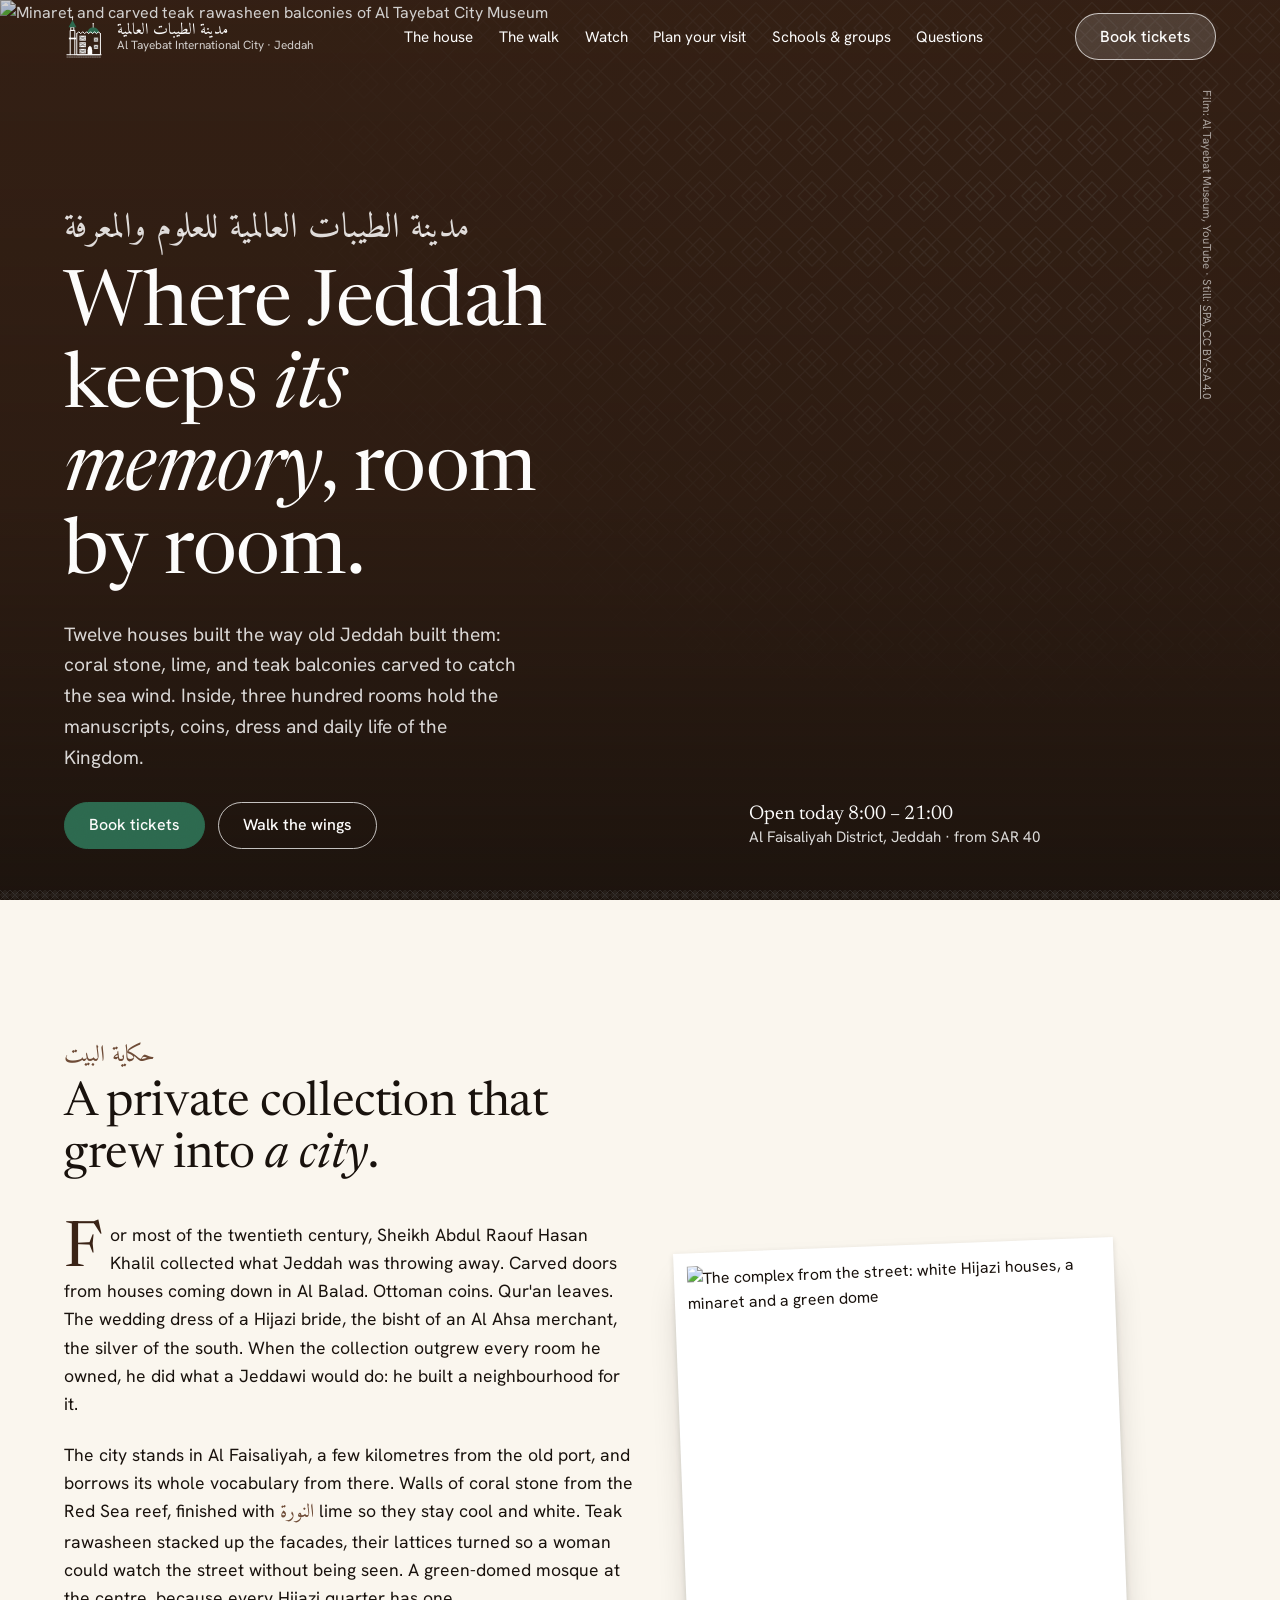
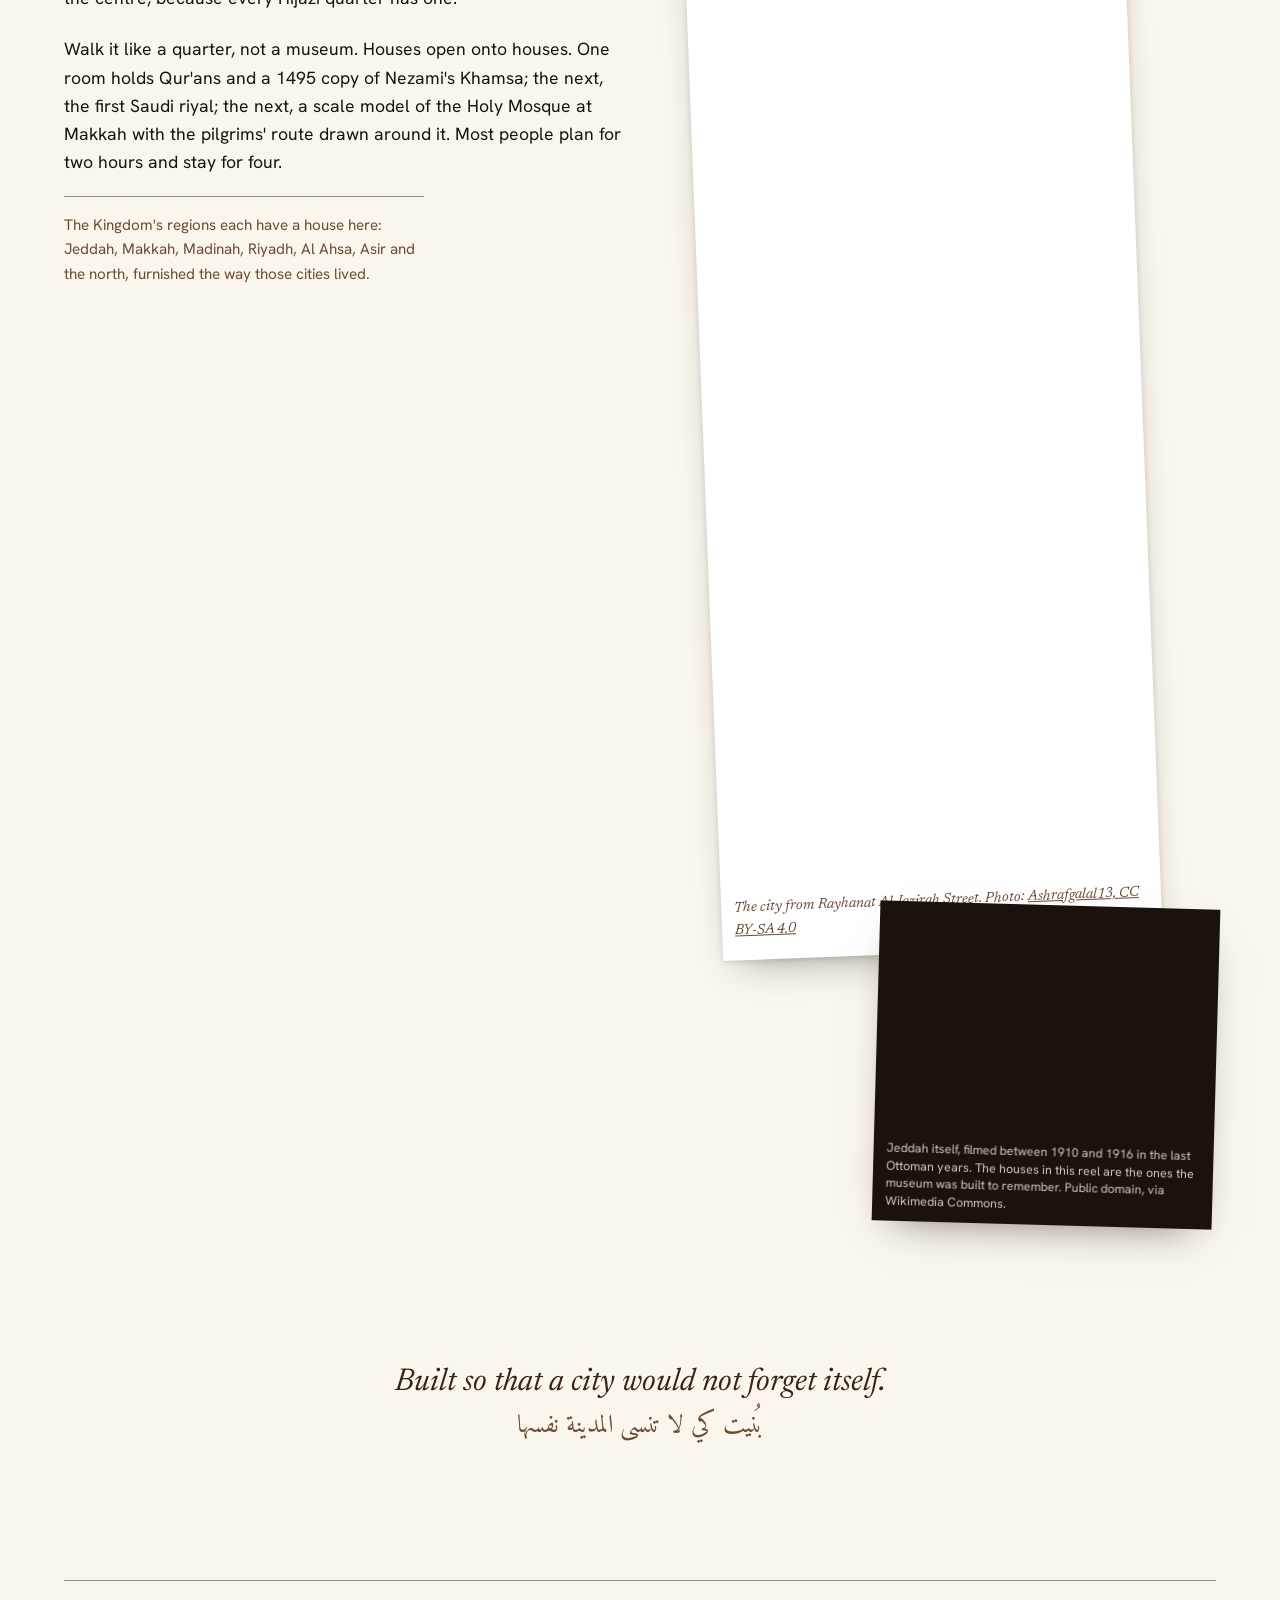
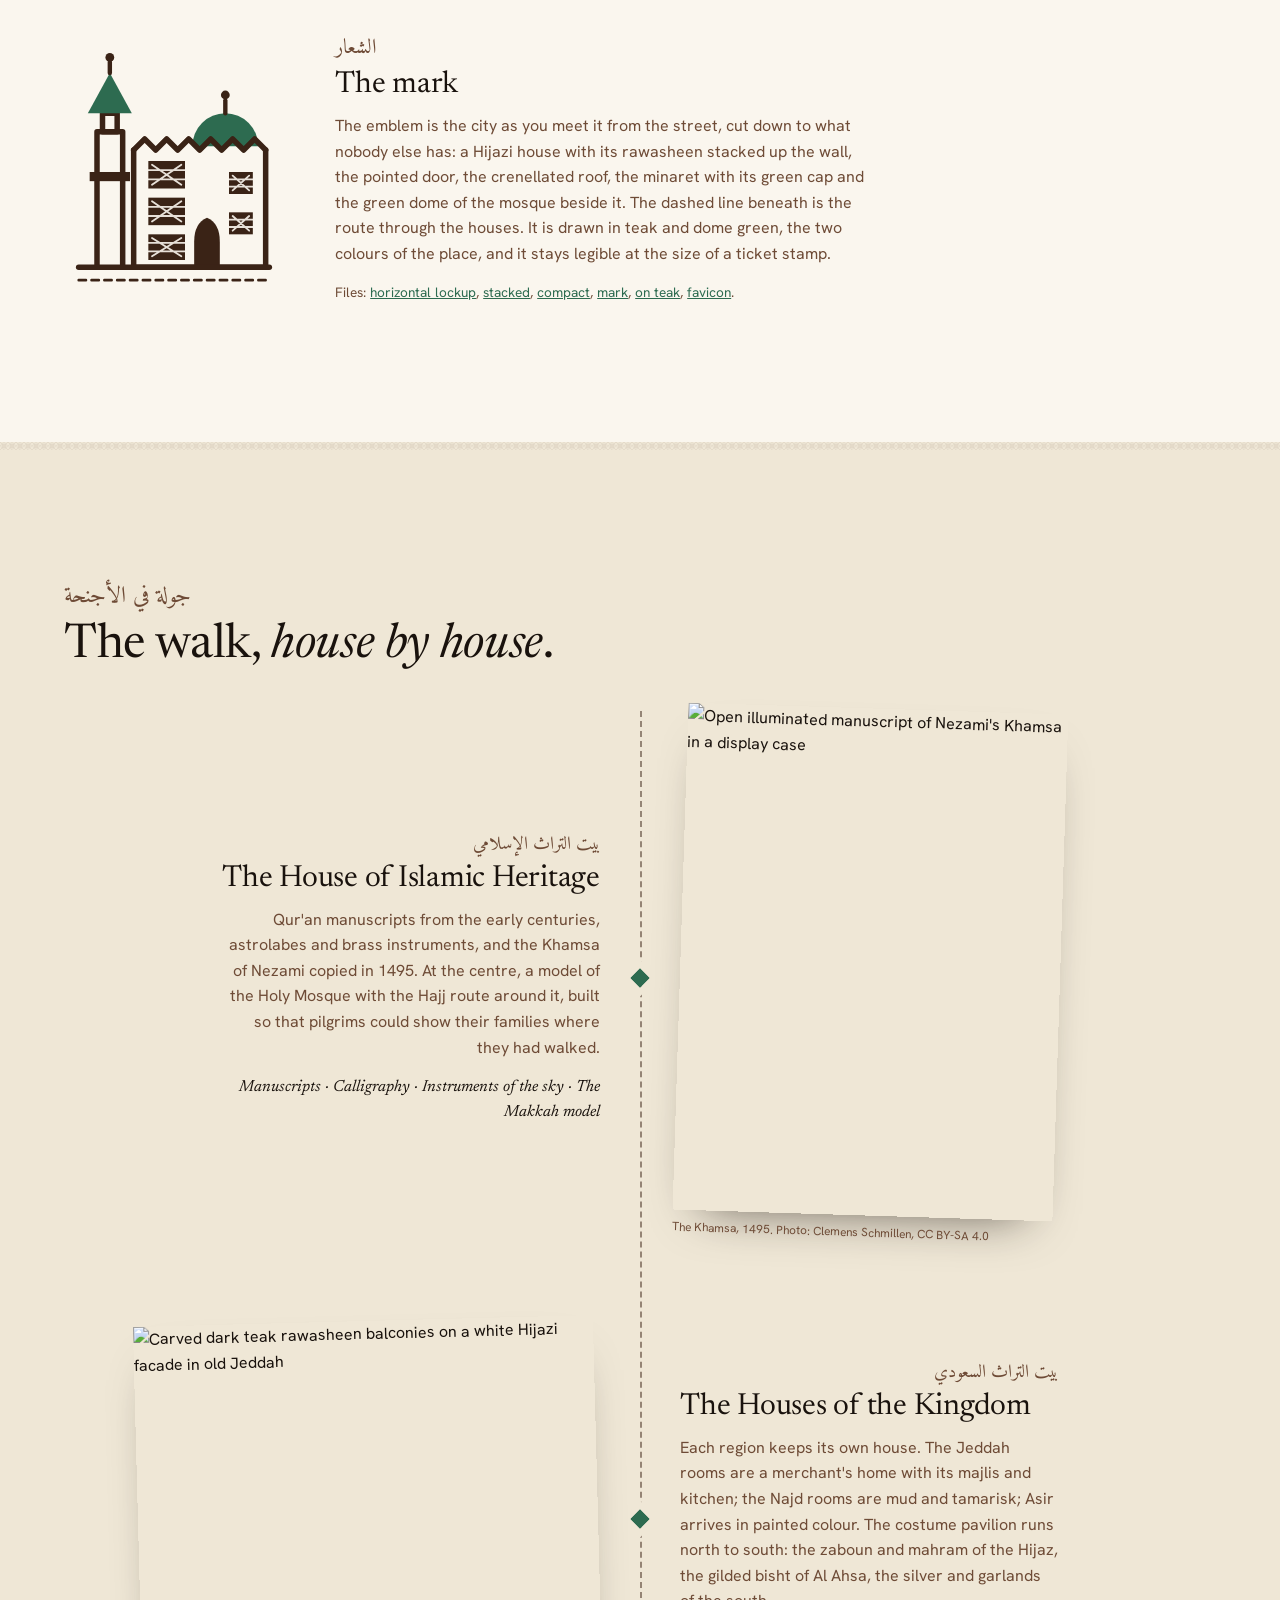
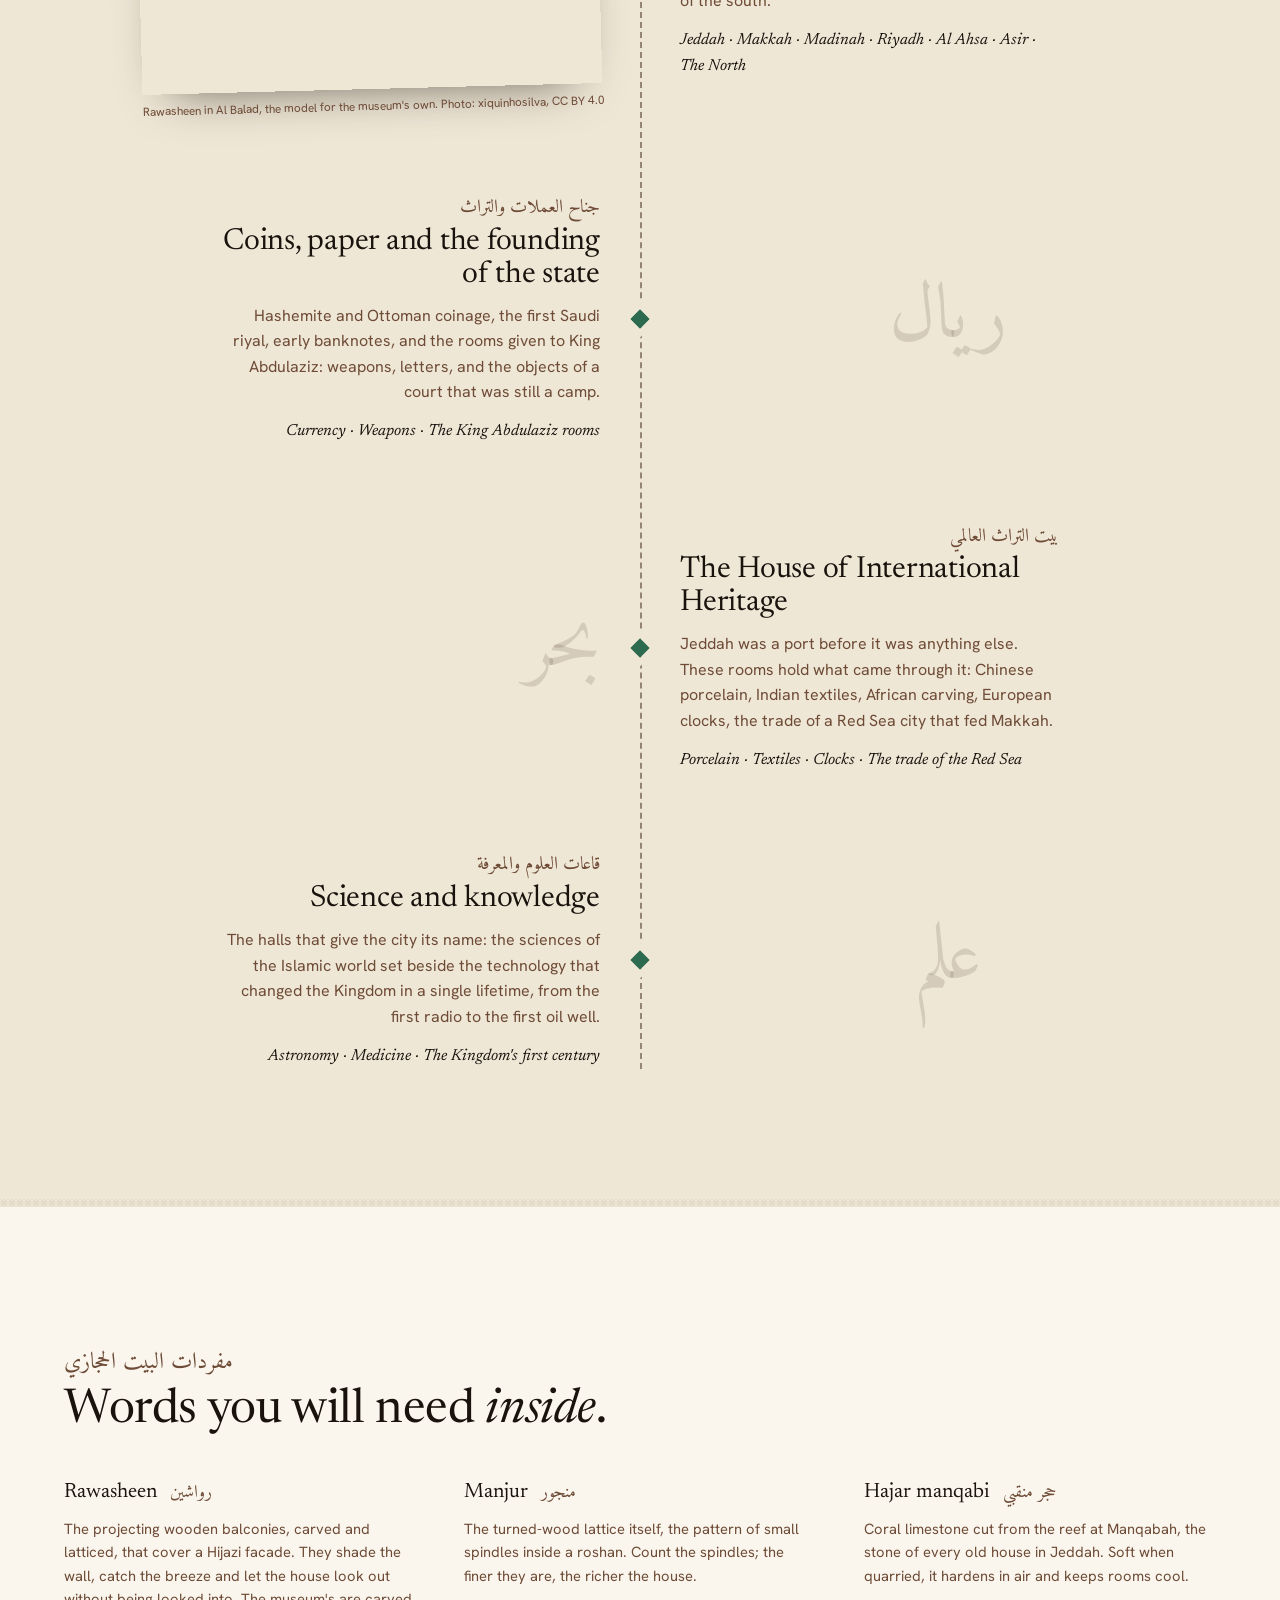
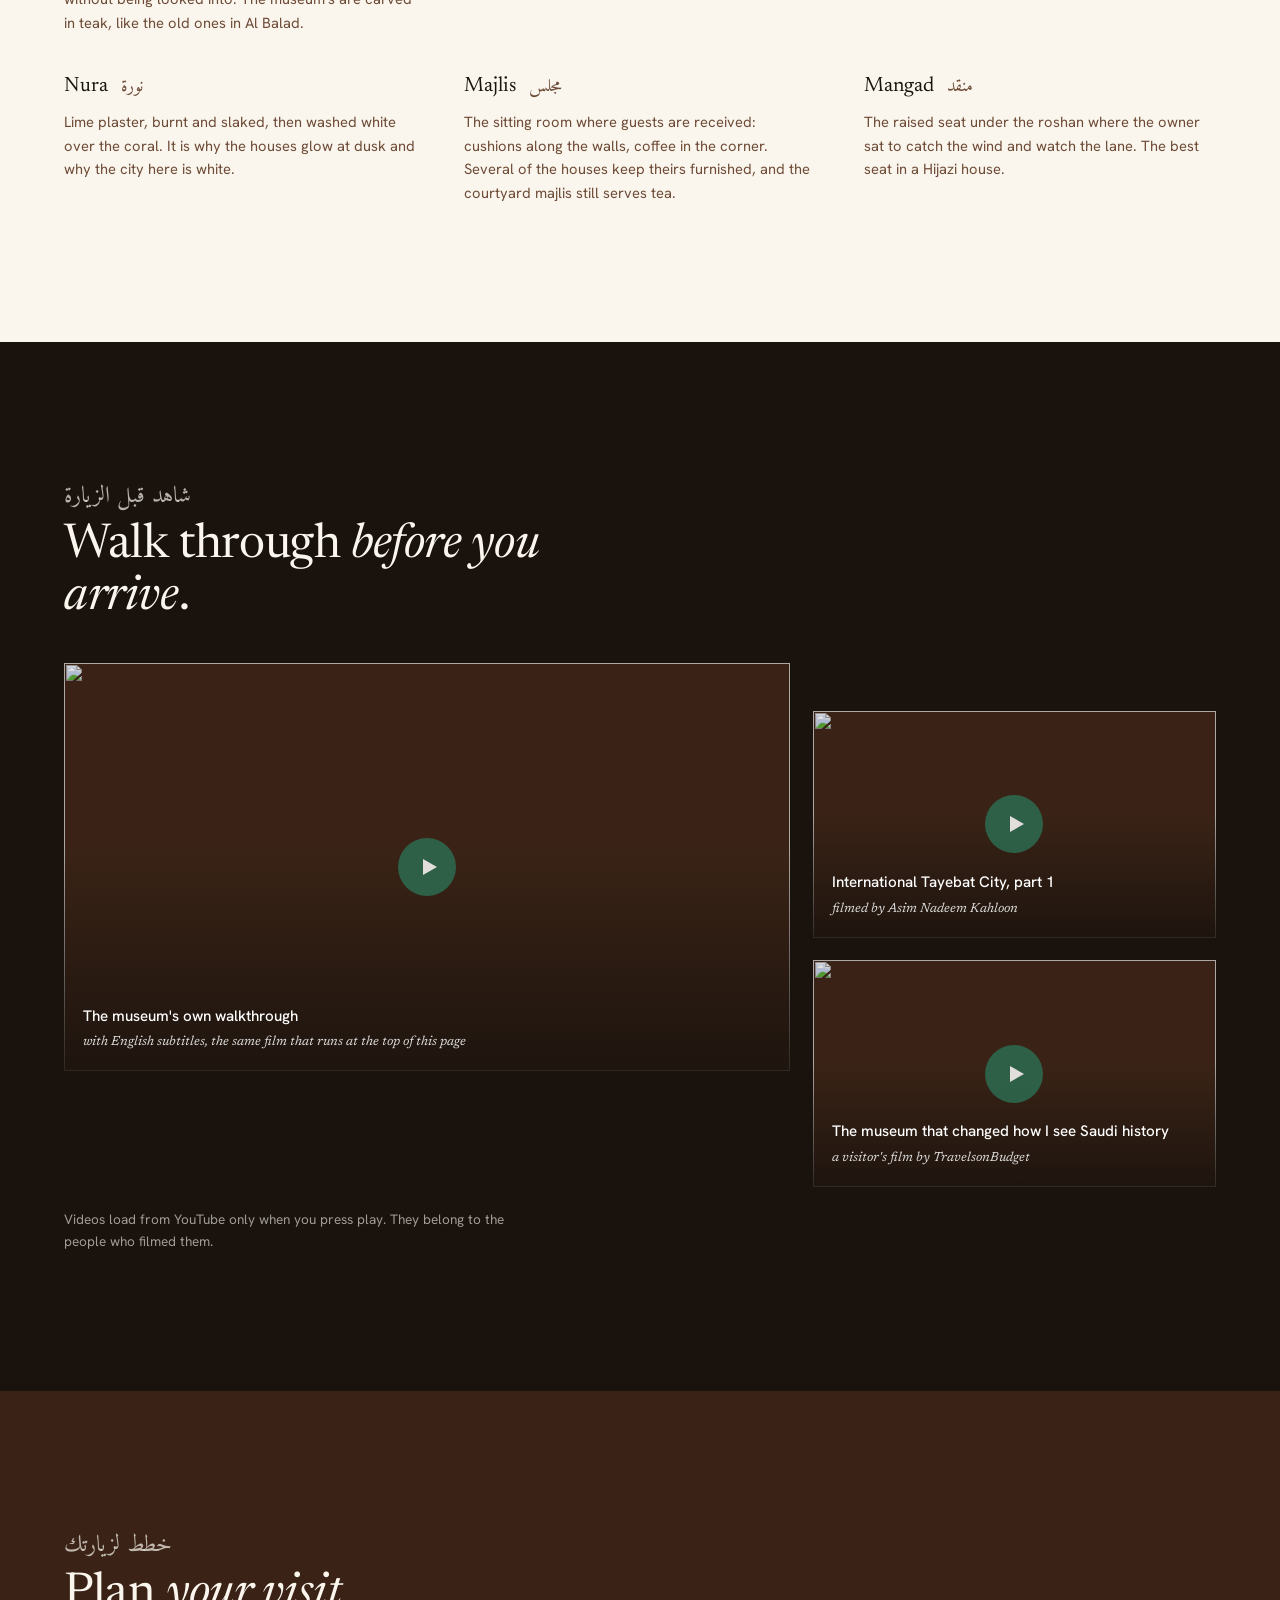
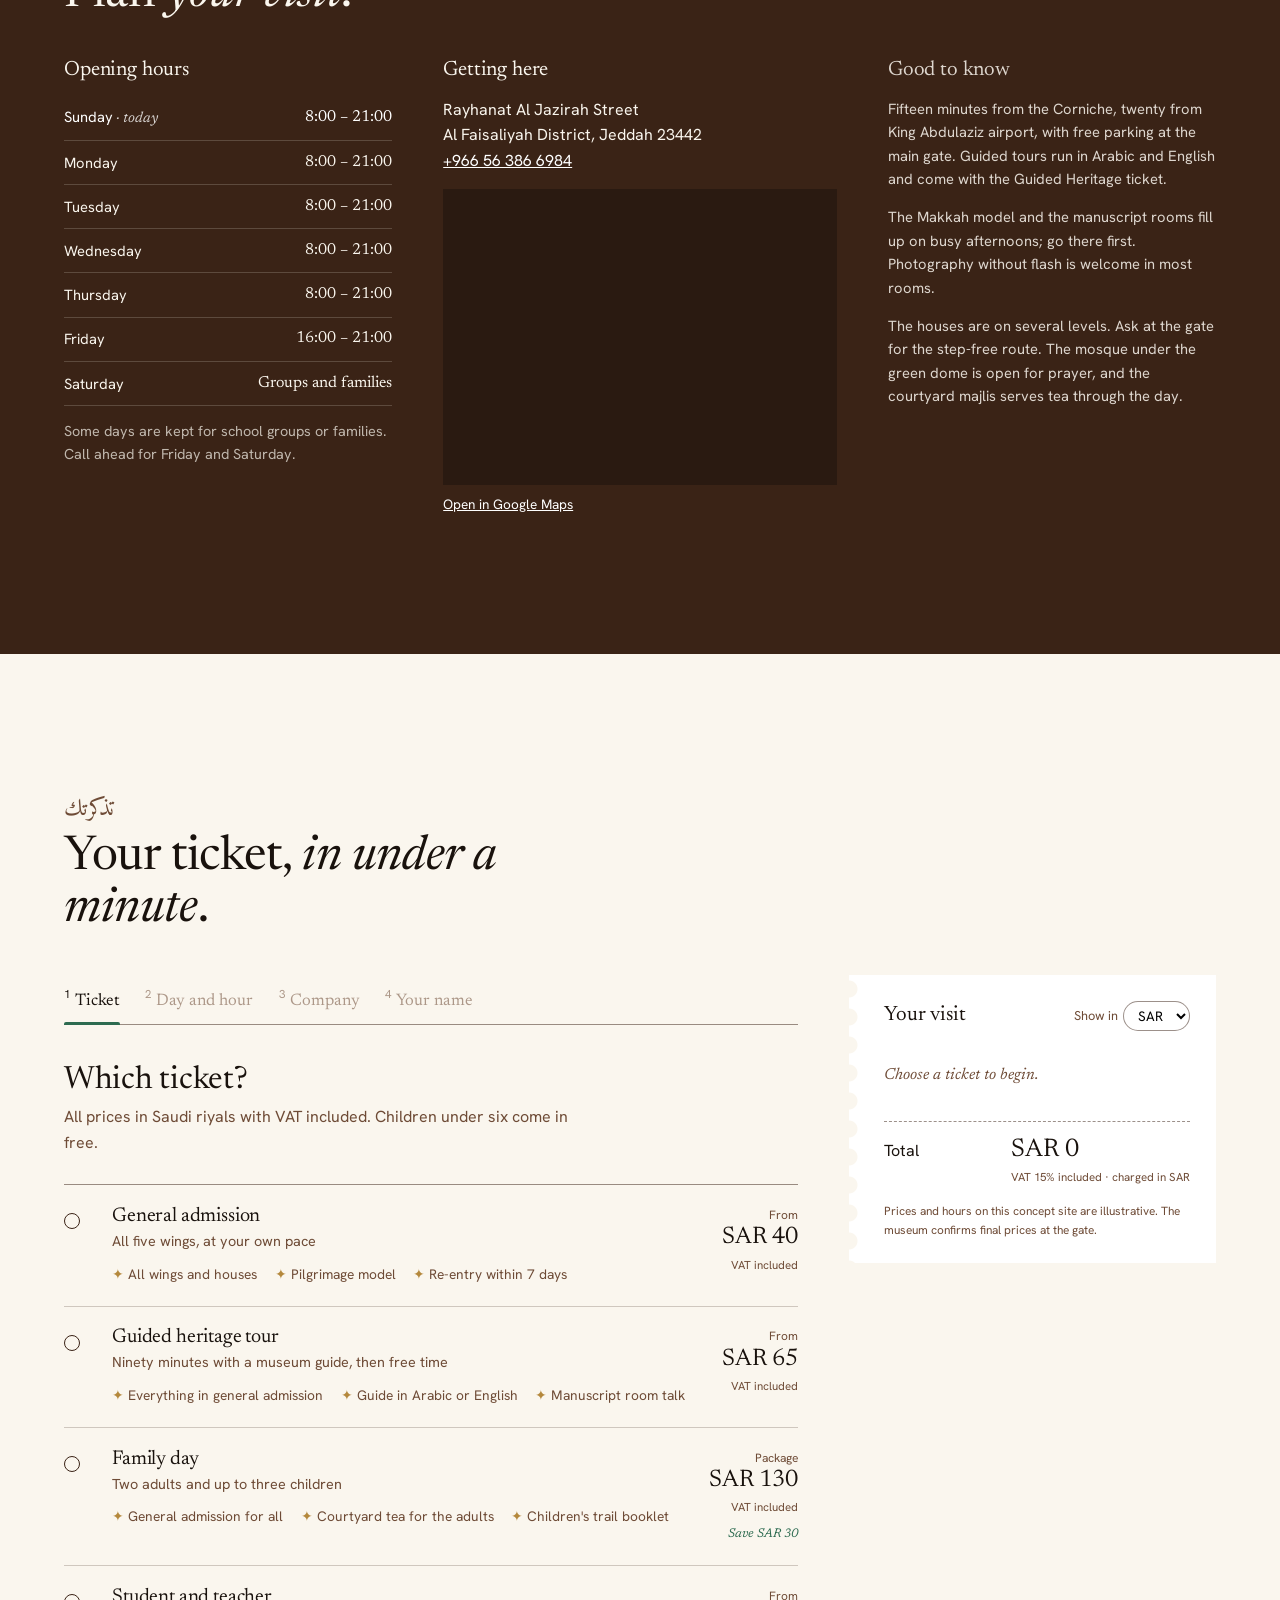
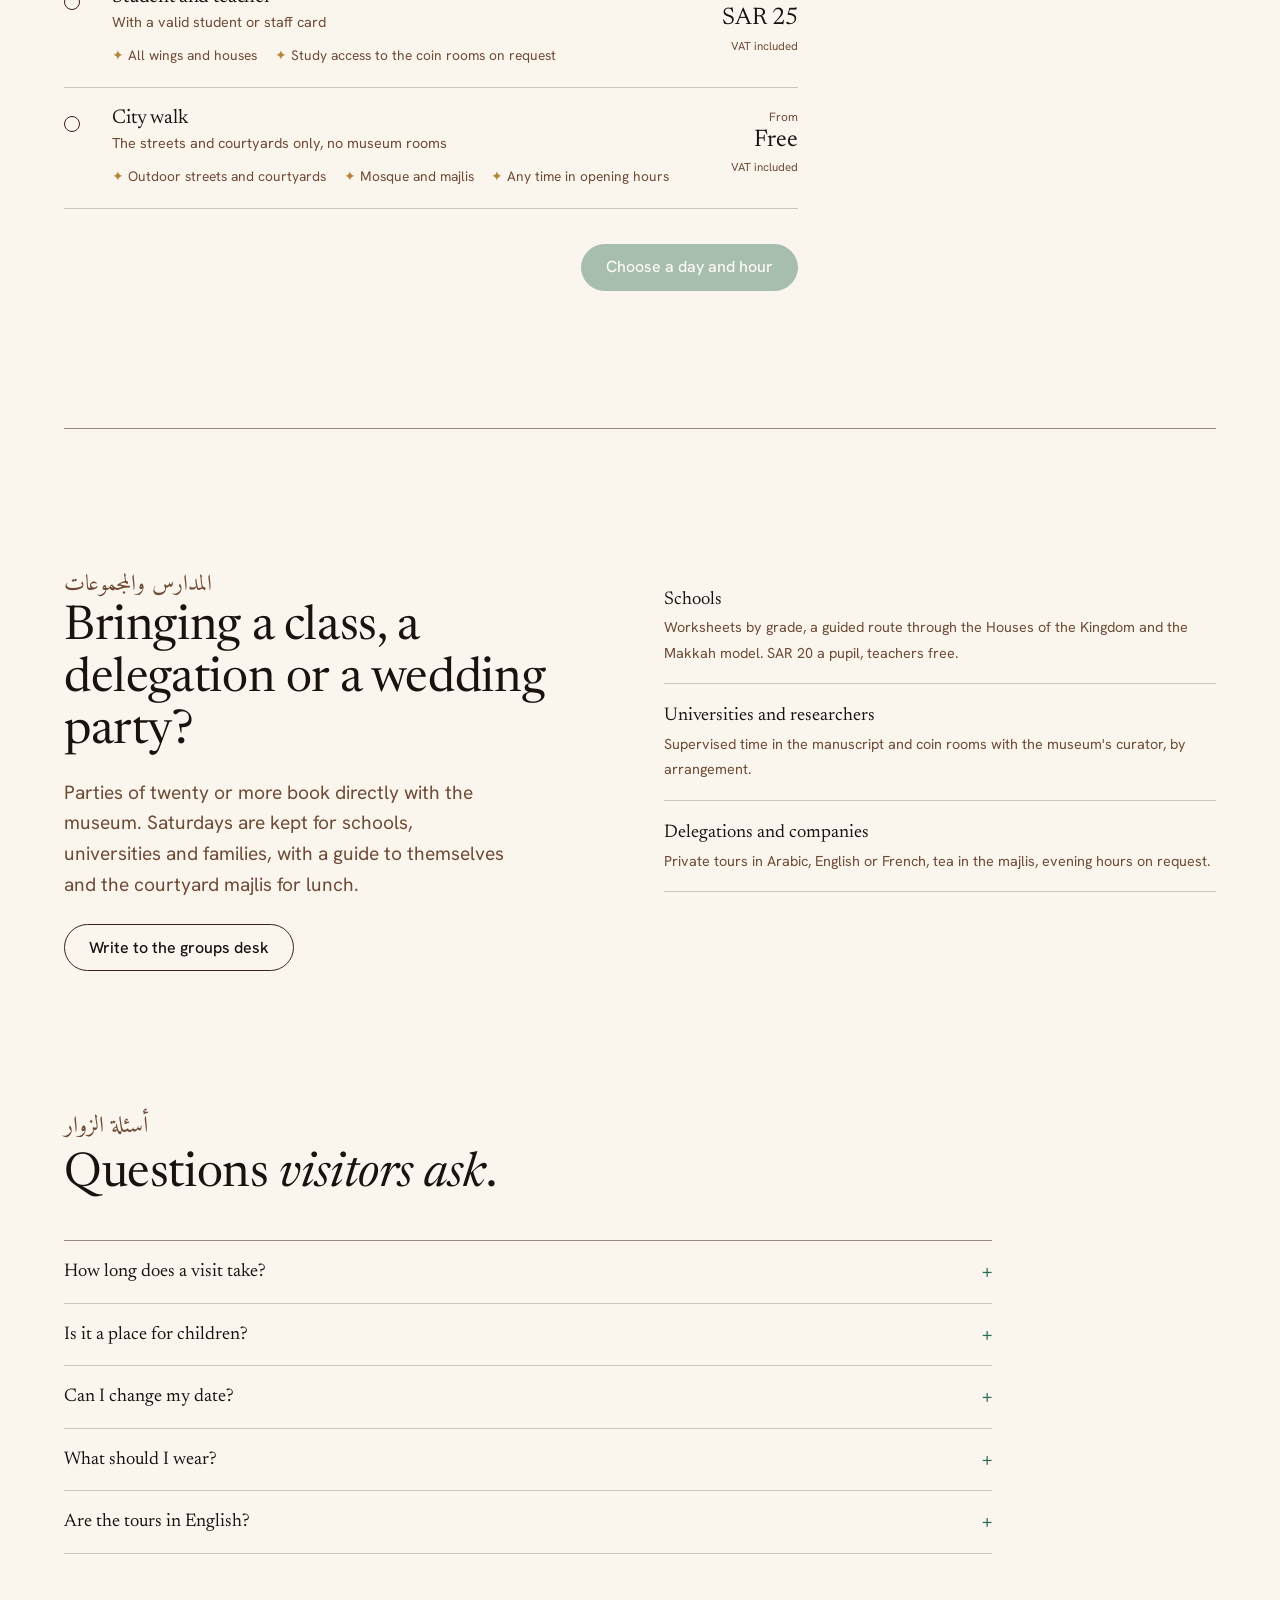
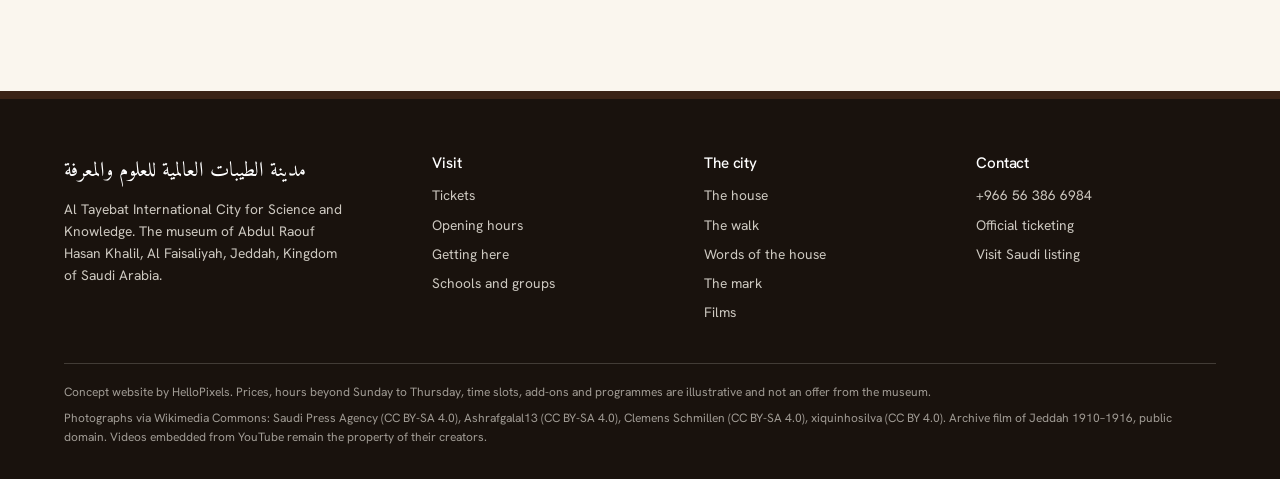
==== commit e8012217: "style: calmer type scale and new typefaces (Newsreader, Hanken Grotesk, Amiri) Reduce every heading " ====
--- a/index.html
+++ b/index.html
@@ -7,7 +7,7 @@
   <meta name="description" content="Twelve Hijazi houses, three hundred rooms and the story of the Kingdom. Plan your visit and book tickets to Al Tayebat International City in Al Faisaliyah, Jeddah.">
   <link rel="preconnect" href="https://fonts.googleapis.com">
   <link rel="preconnect" href="https://fonts.gstatic.com" crossorigin>
-  <link href="https://fonts.googleapis.com/css2?family=Fraunces:ital,opsz,wght,SOFT@0,9..144,300..600,0..100;1,9..144,300..600,0..100&family=Instrument+Sans:wght@400;500;600&family=Noto+Naskh+Arabic:wght@400;600&display=swap" rel="stylesheet">
+  <link href="https://fonts.googleapis.com/css2?family=Newsreader:ital,opsz,wght@0,6..72,400;0,6..72,500;1,6..72,400&family=Hanken+Grotesk:wght@400;500;600&family=Amiri:ital,wght@0,400;0,700&display=swap" rel="stylesheet">
   <link rel="stylesheet" href="styles.css">
   <link rel="icon" href="brand/favicon.svg" type="image/svg+xml">
 </head>
--- a/styles.css
+++ b/styles.css
@@ -15,14 +15,14 @@
   --rule: rgba(58, 35, 22, 0.22);
   --rule-strong: rgba(58, 35, 22, 0.5);
 
-  --font-display: "Fraunces", "Times New Roman", serif;
-  --font-body: "Instrument Sans", "Helvetica Neue", Arial, sans-serif;
-  --font-arabic: "Noto Naskh Arabic", "Geeza Pro", serif;
-
-  --text-base: clamp(1.02rem, 0.96rem + 0.3vw, 1.125rem);
-  --text-lg: clamp(1.15rem, 1rem + 0.6vw, 1.45rem);
-  --text-h2: clamp(2.2rem, 1.4rem + 3.4vw, 4.2rem);
-  --text-hero: clamp(2.6rem, 1.2rem + 6.4vw, 7.4rem);
+  --font-display: "Newsreader", "Times New Roman", serif;
+  --font-body: "Hanken Grotesk", "Helvetica Neue", Arial, sans-serif;
+  --font-arabic: "Amiri", "Noto Naskh Arabic", "Geeza Pro", serif;
+
+  --text-base: clamp(0.95rem, 0.9rem + 0.2vw, 1rem);
+  --text-lg: clamp(1.05rem, 0.95rem + 0.4vw, 1.2rem);
+  --text-h2: clamp(1.8rem, 1.2rem + 2.4vw, 3rem);
+  --text-hero: clamp(2.2rem, 1.2rem + 4.6vw, 4.8rem);
 
   --gutter: clamp(1.1rem, 5vw, 5.5rem);
   --flow: clamp(4.5rem, 3rem + 7vw, 11rem);
@@ -37,7 +37,7 @@
 body { margin: 0; background: var(--plaster); color: var(--ink); font-family: var(--font-body); font-size: var(--text-base); line-height: 1.6; position: relative; }
 body::after { content: ""; position: fixed; inset: 0; background: var(--grain); opacity: 0.08; pointer-events: none; mix-blend-mode: multiply; z-index: 99; }
 img, video, iframe { max-width: 100%; display: block; }
-h1, h2, h3, h4 { font-family: var(--font-display); font-weight: 400; line-height: 1.04; margin: 0; letter-spacing: -0.012em; font-variation-settings: "opsz" 120, "SOFT" 40; }
+h1, h2, h3, h4 { font-family: var(--font-display); font-weight: 400; line-height: 1.08; margin: 0; letter-spacing: -0.008em; font-optical-sizing: auto; }
 p { margin: 0; }
 a { color: inherit; }
 button { font: inherit; color: inherit; cursor: pointer; }
@@ -49,9 +49,9 @@
 
 /* Titles: Arabic first, English answering it */
 .title { display: grid; gap: 0.3rem; margin-bottom: clamp(1.6rem, 3vw, 2.8rem); }
-.title .ar { font-size: clamp(1.3rem, 1rem + 1.2vw, 2rem); color: var(--teak-soft); text-align: left; }
+.title .ar { font-size: clamp(1.1rem, 0.95rem + 0.6vw, 1.5rem); color: var(--teak-soft); text-align: left; }
 .title h2 { font-size: var(--text-h2); max-width: 20ch; }
-.title h2 em { font-style: italic; font-variation-settings: "opsz" 144, "SOFT" 80; }
+.title h2 em { font-style: italic; }
 
 /* Buttons */
 .btn { display: inline-flex; align-items: center; gap: 0.6rem; padding: 0.9rem 1.5rem; border-radius: 999px; border: 1.5px solid var(--teak); background: transparent; text-decoration: none; font-weight: 500; line-height: 1; white-space: nowrap; transition: background 160ms, color 160ms, transform 160ms; }
@@ -73,7 +73,7 @@
 .brand-mark { width: 40px; height: 46px; color: currentColor; --logo-bg: var(--plaster); }
 .site-header:not(.solid) .brand-mark { --logo-bg: #19120d; }
 .brand-text { display: grid; line-height: 1.15; }
-.brand-text .ar { font-size: 1.1rem; text-align: left; }
+.brand-text .ar { font-size: 1rem; text-align: left; }
 .brand-text span:last-child { font-size: 0.74rem; opacity: 0.8; }
 .site-nav ul { display: flex; gap: clamp(0.9rem, 2vw, 2rem); list-style: none; margin: 0; padding: 0; }
 .site-nav a { text-decoration: none; font-size: 0.95rem; padding: 0.3rem 0; border-bottom: 1.5px solid transparent; white-space: nowrap; }
@@ -93,13 +93,13 @@
 .hero-grid { position: absolute; inset: 0; z-index: -1; background: var(--lattice) 0 0 / 56px 56px; opacity: 0.08; filter: invert(1); mask-image: radial-gradient(ellipse at 80% 20%, #000, transparent 55%); -webkit-mask-image: radial-gradient(ellipse at 80% 20%, #000, transparent 55%); }
 .hero-inner { padding: 8rem var(--gutter) clamp(2rem, 4vw, 3.5rem); display: grid; grid-template-columns: minmax(0, 1.4fr) minmax(0, 1fr); gap: 2rem; align-items: end; }
 .hero-mark { width: clamp(84px, 10vw, 128px); height: auto; aspect-ratio: 120 / 140; color: #fff; --logo-bg: #19120d; margin-bottom: 1.2rem; filter: drop-shadow(0 6px 18px rgba(25,18,13,0.5)); }
-.hero-ar { font-size: clamp(1.8rem, 1rem + 3.2vw, 4rem); text-align: left; color: rgba(255,255,255,0.86); margin-bottom: 0.6rem; }
+.hero-ar { font-size: clamp(1.3rem, 0.9rem + 1.8vw, 2.2rem); text-align: left; color: rgba(255,255,255,0.86); margin-bottom: 0.6rem; }
 .hero h1 { font-size: var(--text-hero); max-width: 12ch; color: #fff; text-wrap: balance; }
-.hero h1 em { font-style: italic; font-variation-settings: "opsz" 144, "SOFT" 90; }
+.hero h1 em { font-style: italic; }
 .hero-lede { font-size: var(--text-lg); color: rgba(255,255,255,0.84); max-width: 42ch; margin-top: 1.4rem; }
 .hero-actions { display: flex; flex-wrap: wrap; gap: 0.8rem; margin-top: 1.8rem; }
 .hero-aside { display: grid; gap: 1rem; justify-items: start; color: rgba(255,255,255,0.86); font-size: 0.95rem; }
-.hero-aside strong { display: block; font-family: var(--font-display); font-size: 1.6rem; font-weight: 400; color: #fff; line-height: 1.1; }
+.hero-aside strong { display: block; font-family: var(--font-display); font-size: 1.25rem; font-weight: 400; color: #fff; line-height: 1.1; }
 .sound-toggle { display: inline-flex; align-items: center; gap: 0.5rem; background: rgba(255,255,255,0.12); border: 1px solid rgba(255,255,255,0.4); color: #fff; border-radius: 999px; padding: 0.5rem 0.9rem; font-size: 0.85rem; }
 .sound-toggle:hover { background: rgba(255,255,255,0.22); }
 .sound-toggle[hidden] { display: none; }
@@ -116,25 +116,25 @@
 /* Story: a guidebook spread */
 .story { padding-block: var(--flow); position: relative; }
 .story-spread { display: grid; grid-template-columns: minmax(0, 1.1fr) minmax(0, 1fr); gap: clamp(2rem, 5vw, 6rem); align-items: start; }
-.prose { font-size: var(--text-lg); line-height: 1.55; }
+.prose { font-size: clamp(1rem, 0.95rem + 0.3vw, 1.1rem); line-height: 1.6; }
 .prose p + p { margin-top: 1.3em; }
-.prose .cap::first-letter { font-family: var(--font-display); font-size: 4.4em; line-height: 0.78; float: left; padding: 0.1em 0.12em 0 0; color: var(--teak); font-variation-settings: "opsz" 144; }
+.prose .cap::first-letter { font-family: var(--font-display); font-size: 3.6em; line-height: 0.8; float: left; padding: 0.08em 0.12em 0 0; color: var(--teak); }
 .prose .ar-inline { font-family: var(--font-arabic); font-size: 1.1em; color: var(--teak-soft); }
 .aside-note { font-size: 0.95rem; color: var(--teak-soft); border-top: 1px solid var(--rule-strong); padding-top: 1rem; margin-top: 2.2rem; max-width: 40ch; }
 .story-visual { position: relative; padding-top: 1.5rem; }
 .tilt { margin: 0; background: #fff; padding: 0.8rem 0.8rem 1.1rem; box-shadow: 0 18px 40px -20px rgba(25,18,13,0.45), 0 2px 6px rgba(25,18,13,0.12); transform: rotate(-2.2deg); width: min(100%, 440px); }
 .tilt img { aspect-ratio: 4 / 4.6; object-fit: cover; object-position: 50% 20%; width: 100%; }
-.tilt figcaption { font-family: var(--font-display); font-style: italic; font-size: 0.95rem; color: var(--teak-soft); margin-top: 0.7rem; }
+.tilt figcaption { font-family: var(--font-display); font-style: italic; font-size: 0.9rem; color: var(--teak-soft); margin-top: 0.7rem; }
 .archive { margin: -3rem 0 0 auto; width: min(100%, 340px); transform: rotate(1.6deg); background: var(--ink); padding: 0.6rem; box-shadow: 0 18px 40px -22px rgba(25,18,13,0.6); position: relative; z-index: 1; }
 .archive video { width: 100%; aspect-ratio: 525 / 360; object-fit: cover; filter: sepia(0.35) contrast(1.05); }
 .archive figcaption { color: rgba(250,246,238,0.8); font-size: 0.78rem; padding: 0.6rem 0.2rem 0.1rem; line-height: 1.4; }
-.pull { margin: var(--flow) auto 0; max-width: 28ch; text-align: center; font-family: var(--font-display); font-size: clamp(1.6rem, 1.1rem + 2vw, 2.8rem); line-height: 1.2; font-style: italic; font-variation-settings: "opsz" 144, "SOFT" 70; color: var(--teak); }
+.pull { margin: var(--flow) auto 0; max-width: 30ch; text-align: center; font-family: var(--font-display); font-size: clamp(1.3rem, 1rem + 1.2vw, 2rem); line-height: 1.25; font-style: italic; color: var(--teak); }
 .pull .ar { display: block; font-style: normal; font-size: 0.8em; margin-top: 0.6rem; color: var(--teak-soft); }
 
 /* The mark */
 .mark-note { display: grid; grid-template-columns: 220px minmax(0, 1fr); gap: clamp(1.5rem, 4vw, 4rem); align-items: center; margin-top: var(--flow); padding-top: clamp(2rem, 4vw, 3.5rem); border-top: 1px solid var(--rule-strong); }
 .mark-note-emblem { width: 220px; height: auto; aspect-ratio: 120 / 140; color: var(--teak); --logo-bg: var(--plaster); justify-self: center; }
-.mark-note h3 { font-size: clamp(1.7rem, 1.2rem + 1.6vw, 2.6rem); margin: 0.2rem 0 0.8rem; }
+.mark-note h3 { font-size: clamp(1.4rem, 1.1rem + 1vw, 1.9rem); margin: 0.2rem 0 0.7rem; }
 .mark-note p { color: var(--teak-soft); max-width: 60ch; }
 .mark-note .mark-files { font-size: 0.85rem; margin-top: 1rem; }
 .mark-note .mark-files a { color: var(--dome); }
@@ -153,10 +153,10 @@
 .stop:nth-child(odd) .stop-media { grid-column: 3; }
 .stop:nth-child(even) .stop-text { grid-column: 3; }
 .stop:nth-child(even) .stop-media { grid-column: 1; justify-self: end; }
-.stop-text .ar { font-size: 1.4rem; color: var(--teak-soft); text-align: inherit; display: block; }
-.stop-text h3 { font-size: clamp(1.7rem, 1.2rem + 1.6vw, 2.6rem); margin: 0.2rem 0 0.8rem; }
+.stop-text .ar { font-size: 1.15rem; color: var(--teak-soft); text-align: inherit; display: block; }
+.stop-text h3 { font-size: clamp(1.4rem, 1.1rem + 1vw, 1.9rem); margin: 0.2rem 0 0.7rem; }
 .stop-text p { color: var(--teak-soft); }
-.stop-text .rooms { font-family: var(--font-display); font-style: italic; color: var(--ink); margin-top: 0.9rem; font-size: 1.05rem; }
+.stop-text .rooms { font-family: var(--font-display); font-style: italic; color: var(--ink); margin-top: 0.9rem; font-size: 1rem; }
 .stop-media img { width: 100%; object-fit: cover; box-shadow: 0 24px 50px -30px rgba(25,18,13,0.7); }
 .stop-media.tall img { aspect-ratio: 3 / 4; max-width: 380px; }
 .stop-media.wide img { aspect-ratio: 5 / 4; max-width: 460px; }
@@ -169,9 +169,9 @@
 /* Lexicon of the house */
 .lexicon { padding-block: var(--flow); }
 .lexicon dl { display: grid; grid-template-columns: repeat(3, minmax(0, 1fr)); gap: 2.2rem 3rem; margin: 0; }
-.lexicon dt { font-family: var(--font-display); font-size: 1.6rem; display: flex; align-items: baseline; gap: 0.8rem; flex-wrap: wrap; }
-.lexicon dt .ar { font-size: 1.3rem; color: var(--teak-soft); }
-.lexicon dd { margin: 0.5rem 0 0; color: var(--teak-soft); font-size: 0.98rem; }
+.lexicon dt { font-family: var(--font-display); font-size: 1.3rem; display: flex; align-items: baseline; gap: 0.8rem; flex-wrap: wrap; }
+.lexicon dt .ar { font-size: 1.1rem; color: var(--teak-soft); }
+.lexicon dd { margin: 0.45rem 0 0; color: var(--teak-soft); font-size: 0.92rem; }
 
 /* Watch */
 .watch { padding-block: var(--flow); background: var(--ink); color: var(--plaster); }
@@ -185,17 +185,17 @@
 .video-play .play { position: absolute; top: 50%; left: 50%; transform: translate(-50%, -50%); width: 58px; height: 58px; border-radius: 50%; background: var(--dome); display: grid; place-items: center; transition: transform 160ms; }
 .video-play:hover .play { transform: translate(-50%, -50%) scale(1.08); }
 .video-play .play svg { width: 20px; height: 20px; margin-left: 3px; }
-.video-play strong { font-weight: 500; font-size: 1.05rem; }
-.video-play span { font-size: 0.85rem; opacity: 0.85; font-style: italic; font-family: var(--font-display); }
+.video-play strong { font-weight: 500; font-size: 0.95rem; }
+.video-play span { font-size: 0.82rem; opacity: 0.85; font-style: italic; font-family: var(--font-display); }
 .watch-note { font-size: 0.85rem; color: rgba(250,246,238,0.6); margin-top: 1.4rem; max-width: 60ch; }
 
 /* Plan */
 .plan { padding-block: var(--flow); background: var(--teak); color: var(--plaster); }
 .plan-grid { display: grid; grid-template-columns: 1fr 1.2fr 1fr; gap: clamp(1.6rem, 4vw, 4rem); }
-.plan h3 { font-size: 1.6rem; margin-bottom: 1rem; }
-.hours { width: 100%; border-collapse: collapse; font-size: 0.98rem; }
+.plan h3 { font-size: 1.3rem; margin-bottom: 0.9rem; }
+.hours { width: 100%; border-collapse: collapse; font-size: 0.92rem; }
 .hours td { padding: 0.55rem 0; border-bottom: 1px solid rgba(250,246,238,0.18); }
-.hours td:last-child { text-align: right; white-space: nowrap; font-family: var(--font-display); font-size: 1.1rem; }
+.hours td:last-child { text-align: right; white-space: nowrap; font-family: var(--font-display); font-size: 1rem; }
 .hours tr.today td { color: #fff; }
 .hours tr.today td:first-child::after { content: " · today"; font-style: italic; font-family: var(--font-display); opacity: 0.8; }
 .plan-note { font-size: 0.9rem; color: rgba(250,246,238,0.7); margin-top: 0.9rem; }
@@ -204,22 +204,22 @@
 .map { margin-top: 1rem; aspect-ratio: 4 / 3; overflow: hidden; background: #2a1a11; }
 .map iframe { width: 100%; height: 100%; border: 0; filter: saturate(0.55) sepia(0.15); }
 .map-link { display: inline-block; margin-top: 0.6rem; font-size: 0.85rem; color: #fff; }
-.plan .tips { color: rgba(250,246,238,0.85); font-size: 0.98rem; }
+.plan .tips { color: rgba(250,246,238,0.85); font-size: 0.92rem; }
 .plan .tips p + p { margin-top: 0.9rem; }
 
 /* Booking: a ledger, not a wizard */
 .tickets { padding-block: var(--flow); }
 .booking { display: grid; grid-template-columns: minmax(0, 1.6fr) minmax(300px, 0.8fr); gap: clamp(2rem, 4vw, 5rem); align-items: start; }
 .steps { list-style: none; margin: 0 0 2.4rem; padding: 0; display: flex; flex-wrap: wrap; gap: 0.4rem 1.6rem; border-bottom: 1px solid var(--rule-strong); }
-.steps button { background: none; border: 0; padding: 0.6rem 0; color: var(--teak-soft); position: relative; font-family: var(--font-display); font-size: 1.25rem; }
-.steps button b { font-weight: 400; font-size: 0.8rem; font-family: var(--font-body); vertical-align: super; margin-right: 0.3rem; }
+.steps button { background: none; border: 0; padding: 0.6rem 0; color: var(--teak-soft); position: relative; font-family: var(--font-display); font-size: 1.05rem; }
+.steps button b { font-weight: 400; font-size: 0.72rem; font-family: var(--font-body); vertical-align: super; margin-right: 0.3rem; }
 .steps button[aria-current="step"] { color: var(--ink); }
 .steps button[aria-current="step"]::after { content: ""; position: absolute; left: 0; right: 0; bottom: -1px; height: 3px; background: var(--dome); border-radius: 2px 2px 0 0; }
 .steps button.done { color: var(--dome); }
 .steps button[disabled] { cursor: default; opacity: 0.55; }
 .panel { display: none; scroll-margin-top: 7rem; }
 .panel.active { display: block; }
-.panel-title { font-size: clamp(1.8rem, 1.3rem + 1.8vw, 2.8rem); margin-bottom: 0.4rem; }
+.panel-title { font-size: clamp(1.5rem, 1.2rem + 1vw, 2.1rem); margin-bottom: 0.4rem; }
 .panel-lede { color: var(--teak-soft); margin-bottom: 1.8rem; max-width: 56ch; }
 .panel-actions { display: flex; justify-content: space-between; gap: 1rem; margin-top: 2.2rem; flex-wrap: wrap; }
 
@@ -228,41 +228,41 @@
 .ticket:hover h4 { text-decoration: underline; text-decoration-thickness: 1px; text-underline-offset: 4px; }
 .ticket::before { content: ""; width: 16px; height: 16px; border-radius: 50%; border: 1.5px solid var(--teak); margin-top: 0.45rem; transition: background 160ms, box-shadow 160ms; }
 .ticket[aria-pressed="true"]::before { background: var(--dome); border-color: var(--dome); box-shadow: inset 0 0 0 3px var(--plaster); }
-.ticket h4 { font-size: 1.55rem; }
-.ticket .ticket-sub { color: var(--teak-soft); font-size: 0.95rem; margin-top: 0.15rem; }
+.ticket h4 { font-size: 1.25rem; }
+.ticket .ticket-sub { color: var(--teak-soft); font-size: 0.9rem; margin-top: 0.15rem; }
 .ticket ul { margin: 0.6rem 0 0; padding: 0; list-style: none; display: flex; flex-wrap: wrap; gap: 0.3rem 1.1rem; font-size: 0.86rem; color: var(--teak-soft); }
 .ticket ul li::before { content: "✦ "; color: var(--brass); }
 .ticket-price { text-align: right; }
 .ticket-price .from { font-size: 0.75rem; color: var(--teak-soft); display: block; }
-.ticket-price .amount { font-family: var(--font-display); font-size: 1.9rem; line-height: 1; }
+.ticket-price .amount { font-family: var(--font-display); font-size: 1.5rem; line-height: 1; }
 .ticket-price .vat { font-size: 0.72rem; color: var(--teak-soft); display: block; margin-top: 0.3rem; }
 .ticket-price .save { display: inline-block; margin-top: 0.5rem; font-size: 0.78rem; color: var(--dome); font-style: italic; font-family: var(--font-display); }
 
 .datetime { display: grid; grid-template-columns: minmax(0, 1.3fr) minmax(0, 1fr); gap: 2.5rem; }
 .cal-head { display: flex; justify-content: space-between; align-items: center; margin-bottom: 0.8rem; }
-.cal-head h4 { font-size: 1.5rem; }
+.cal-head h4 { font-size: 1.2rem; }
 .cal-head button { background: none; border: 1px solid var(--rule-strong); border-radius: 999px; width: 36px; height: 36px; }
 .calendar { display: grid; grid-template-columns: repeat(7, 1fr); gap: 0.25rem; }
-.calendar .dow { font-size: 0.72rem; color: var(--teak-soft); text-align: center; padding-bottom: 0.4rem; font-style: italic; font-family: var(--font-display); }
-.day { aspect-ratio: 1; border: 0; border-radius: 50%; background: none; display: grid; place-content: center; gap: 0.05rem; font-size: 1rem; line-height: 1; font-family: var(--font-display); }
+.calendar .dow { font-size: 0.7rem; color: var(--teak-soft); text-align: center; padding-bottom: 0.4rem; font-style: italic; font-family: var(--font-display); }
+.day { aspect-ratio: 1; border: 0; border-radius: 50%; background: none; display: grid; place-content: center; gap: 0.05rem; font-size: 0.95rem; line-height: 1; font-family: var(--font-display); }
 .day small { font-size: 0.58rem; color: var(--teak-soft); font-family: var(--font-body); }
 .day:hover:not([disabled]) { background: var(--plaster-deep); }
 .day[disabled] { opacity: 0.3; cursor: not-allowed; }
 .day[aria-pressed="true"] { background: var(--dome); color: #fff; }
 .day[aria-pressed="true"] small { color: rgba(255,255,255,0.8); }
-.slots-title { font-size: 1.5rem; margin-bottom: 0.8rem; }
+.slots-title { font-size: 1.2rem; margin-bottom: 0.8rem; }
 .slots { display: grid; border-top: 1px solid var(--rule-strong); }
-.slot { border: 0; border-bottom: 1px solid var(--rule); background: none; padding: 0.75rem 0.2rem; text-align: left; display: flex; justify-content: space-between; align-items: baseline; gap: 1rem; font-family: var(--font-display); font-size: 1.15rem; }
+.slot { border: 0; border-bottom: 1px solid var(--rule); background: none; padding: 0.75rem 0.2rem; text-align: left; display: flex; justify-content: space-between; align-items: baseline; gap: 1rem; font-family: var(--font-display); font-size: 1rem; }
 .slot small { font-size: 0.8rem; color: var(--teak-soft); font-family: var(--font-body); text-align: right; }
 .slot:hover:not([disabled]) { background: var(--plaster-deep); }
 .slot[aria-pressed="true"] { color: var(--dome); font-weight: 600; }
 .slot[aria-pressed="true"]::before { content: "● "; font-size: 0.7rem; vertical-align: middle; }
 .slot[disabled] { opacity: 0.4; cursor: not-allowed; }
-.slots-empty { color: var(--teak-soft); font-style: italic; font-family: var(--font-display); font-size: 1.1rem; }
+.slots-empty { color: var(--teak-soft); font-style: italic; font-family: var(--font-display); font-size: 1rem; }
 
 .visitors { border-top: 1px solid var(--rule-strong); }
 .visitor-row { display: grid; grid-template-columns: minmax(0, 1fr) auto; align-items: center; gap: 1rem; padding: 1rem 0; border-bottom: 1px solid var(--rule); }
-.visitor-row strong { font-weight: 500; display: block; font-family: var(--font-display); font-size: 1.25rem; }
+.visitor-row strong { font-weight: 500; display: block; font-family: var(--font-display); font-size: 1.05rem; }
 .visitor-row span { font-size: 0.88rem; color: var(--teak-soft); }
 .stepper { display: inline-flex; align-items: center; border: 1px solid var(--rule-strong); border-radius: 999px; }
 .stepper button { width: 40px; height: 40px; border: 0; background: none; font-size: 1.2rem; border-radius: 999px; }
@@ -270,13 +270,13 @@
 .stepper button[disabled] { opacity: 0.3; cursor: not-allowed; }
 .stepper output { min-width: 2.2rem; text-align: center; font-weight: 500; }
 .addons { margin-top: 2.2rem; }
-.addons h4 { font-size: 1.5rem; margin-bottom: 0.6rem; }
+.addons h4 { font-size: 1.2rem; margin-bottom: 0.6rem; }
 .addon { display: flex; gap: 0.9rem; align-items: flex-start; padding: 0.9rem 0; border-bottom: 1px solid var(--rule); }
 .addon input { width: 20px; height: 20px; accent-color: var(--dome); margin-top: 0.2rem; flex: none; }
 .addon label { flex: 1; }
 .addon label strong { font-weight: 500; display: block; }
 .addon label span { font-size: 0.88rem; color: var(--teak-soft); }
-.addon .addon-price { white-space: nowrap; font-family: var(--font-display); font-size: 1.1rem; }
+.addon .addon-price { white-space: nowrap; font-family: var(--font-display); font-size: 1rem; }
 
 .review-grid { display: grid; grid-template-columns: repeat(2, minmax(0, 1fr)); gap: 1.2rem 2rem; }
 .field { display: grid; gap: 0.3rem; }
@@ -293,15 +293,15 @@
 /* The stub */
 .summary { position: sticky; top: 5.6rem; background: #fff; padding: 1.6rem 1.6rem 1.4rem 2.2rem; box-shadow: 0 24px 50px -30px rgba(25,18,13,0.5); -webkit-mask: radial-gradient(circle at 0 50%, transparent 8px, #000 9px) 0 0 / 100% 28px repeat-y; mask: radial-gradient(circle at 0 50%, transparent 8px, #000 9px) 0 0 / 100% 28px repeat-y; }
 .summary-top { display: flex; justify-content: space-between; align-items: baseline; gap: 1rem; margin-bottom: 1rem; }
-.summary h3 { font-size: 1.7rem; }
+.summary h3 { font-size: 1.3rem; }
 .currency { display: flex; gap: 0.3rem; align-items: center; font-size: 0.8rem; color: var(--teak-soft); }
 .currency select { font: inherit; font-size: 0.85rem; border: 1px solid var(--rule-strong); border-radius: 999px; padding: 0.25rem 0.6rem; background: #fff; }
 .summary-lines { display: grid; gap: 0.5rem; font-size: 0.93rem; }
 .summary-lines div { display: flex; justify-content: space-between; gap: 1rem; }
 .summary-lines .muted { color: var(--teak-soft); }
-.summary-empty { color: var(--teak-soft); font-style: italic; font-family: var(--font-display); font-size: 1.1rem; padding: 1rem 0; }
+.summary-empty { color: var(--teak-soft); font-style: italic; font-family: var(--font-display); font-size: 1rem; padding: 1rem 0; }
 .summary-total { display: flex; justify-content: space-between; align-items: baseline; margin-top: 1rem; padding-top: 1rem; border-top: 1px dashed var(--rule-strong); }
-.summary-total .amount { font-family: var(--font-display); font-size: 2.1rem; line-height: 1; }
+.summary-total .amount { font-family: var(--font-display); font-size: 1.6rem; line-height: 1; }
 .summary-total small { display: block; font-size: 0.72rem; color: var(--teak-soft); margin-top: 0.3rem; text-align: right; }
 .summary-foot { font-size: 0.74rem; color: var(--teak-soft); margin-top: 1rem; }
 
@@ -310,7 +310,7 @@
 .confirm.active { display: block; }
 .ticket-card { border: 1.5px solid var(--teak); display: grid; grid-template-columns: minmax(0, 1fr) 210px; background: #fff; }
 .ticket-card-main { padding: 1.8rem; display: grid; gap: 0.8rem; }
-.ticket-card-main h3 { font-size: 2.2rem; }
+.ticket-card-main h3 { font-size: 1.7rem; }
 .ticket-card-brand { display: flex; align-items: center; gap: 0.7rem; }
 .ticket-card-brand svg { width: 34px; height: 40px; color: var(--teak); --logo-bg: #fff; }
 .ticket-card-brand .ar { font-size: 1.15rem; color: var(--teak-soft); text-align: left; }
@@ -326,31 +326,31 @@
 /* Groups */
 .groups { padding-block: 0 var(--flow); }
 .groups .band { display: grid; grid-template-columns: minmax(0, 1fr) minmax(0, 1fr); gap: 3rem; align-items: start; padding-top: var(--flow); border-top: 1px solid var(--rule-strong); }
-.groups h2 { font-size: var(--text-h2); max-width: 16ch; }
+.groups h2 { font-size: var(--text-h2); max-width: 18ch; }
 .groups .lede { color: var(--teak-soft); margin-top: 1.2rem; font-size: var(--text-lg); max-width: 40ch; }
 .group-list { list-style: none; padding: 0; margin: 0; }
 .group-list li { padding: 1.1rem 0; border-bottom: 1px solid var(--rule); }
-.group-list strong { display: block; font-weight: 400; font-family: var(--font-display); font-size: 1.4rem; }
-.group-list span { font-size: 0.95rem; color: var(--teak-soft); }
+.group-list strong { display: block; font-weight: 400; font-family: var(--font-display); font-size: 1.15rem; }
+.group-list span { font-size: 0.9rem; color: var(--teak-soft); }
 
 /* FAQ */
 .faq { padding-block: 0 var(--flow); }
 .faq-list { max-width: 58rem; border-top: 1px solid var(--rule-strong); }
 .faq-list details { border-bottom: 1px solid var(--rule); }
-.faq-list summary { cursor: pointer; padding: 1.1rem 0; font-family: var(--font-display); font-size: 1.4rem; list-style: none; display: flex; justify-content: space-between; gap: 1rem; }
+.faq-list summary { cursor: pointer; padding: 1rem 0; font-family: var(--font-display); font-size: 1.15rem; list-style: none; display: flex; justify-content: space-between; gap: 1rem; }
 .faq-list summary::-webkit-details-marker { display: none; }
 .faq-list summary::after { content: "+"; color: var(--dome); font-family: var(--font-body); }
 .faq-list details[open] summary::after { content: "–"; }
 .faq-list details p { padding-bottom: 1.2rem; color: var(--teak-soft); max-width: 62ch; }
 
 /* Footer */
-.site-footer { background: var(--ink); color: rgba(250,246,238,0.8); padding-block: 3.5rem 2rem; font-size: 0.9rem; border-top: 8px solid var(--teak); }
+.site-footer { background: var(--ink); color: rgba(250,246,238,0.8); padding-block: 3.5rem 2rem; font-size: 0.86rem; border-top: 8px solid var(--teak); }
 .footer-grid { display: grid; grid-template-columns: 1.4fr 1fr 1fr 1fr; gap: 2rem; }
 .site-footer h4 { font-family: var(--font-body); font-weight: 500; font-size: 0.95rem; color: #fff; margin-bottom: 0.8rem; }
 .site-footer ul { list-style: none; padding: 0; margin: 0; display: grid; gap: 0.45rem; }
 .site-footer a { color: inherit; text-decoration: none; }
 .site-footer a:hover { color: #fff; text-decoration: underline; }
-.footer-brand .ar { font-size: 1.6rem; color: #fff; text-align: left; }
+.footer-brand .ar { font-size: 1.3rem; color: #fff; text-align: left; }
 .footer-brand p { margin-top: 0.6rem; max-width: 36ch; }
 .credits { margin-top: 2.5rem; padding-top: 1.2rem; border-top: 1px solid rgba(250,246,238,0.18); font-size: 0.75rem; color: rgba(250,246,238,0.6); display: grid; gap: 0.4rem; }
 
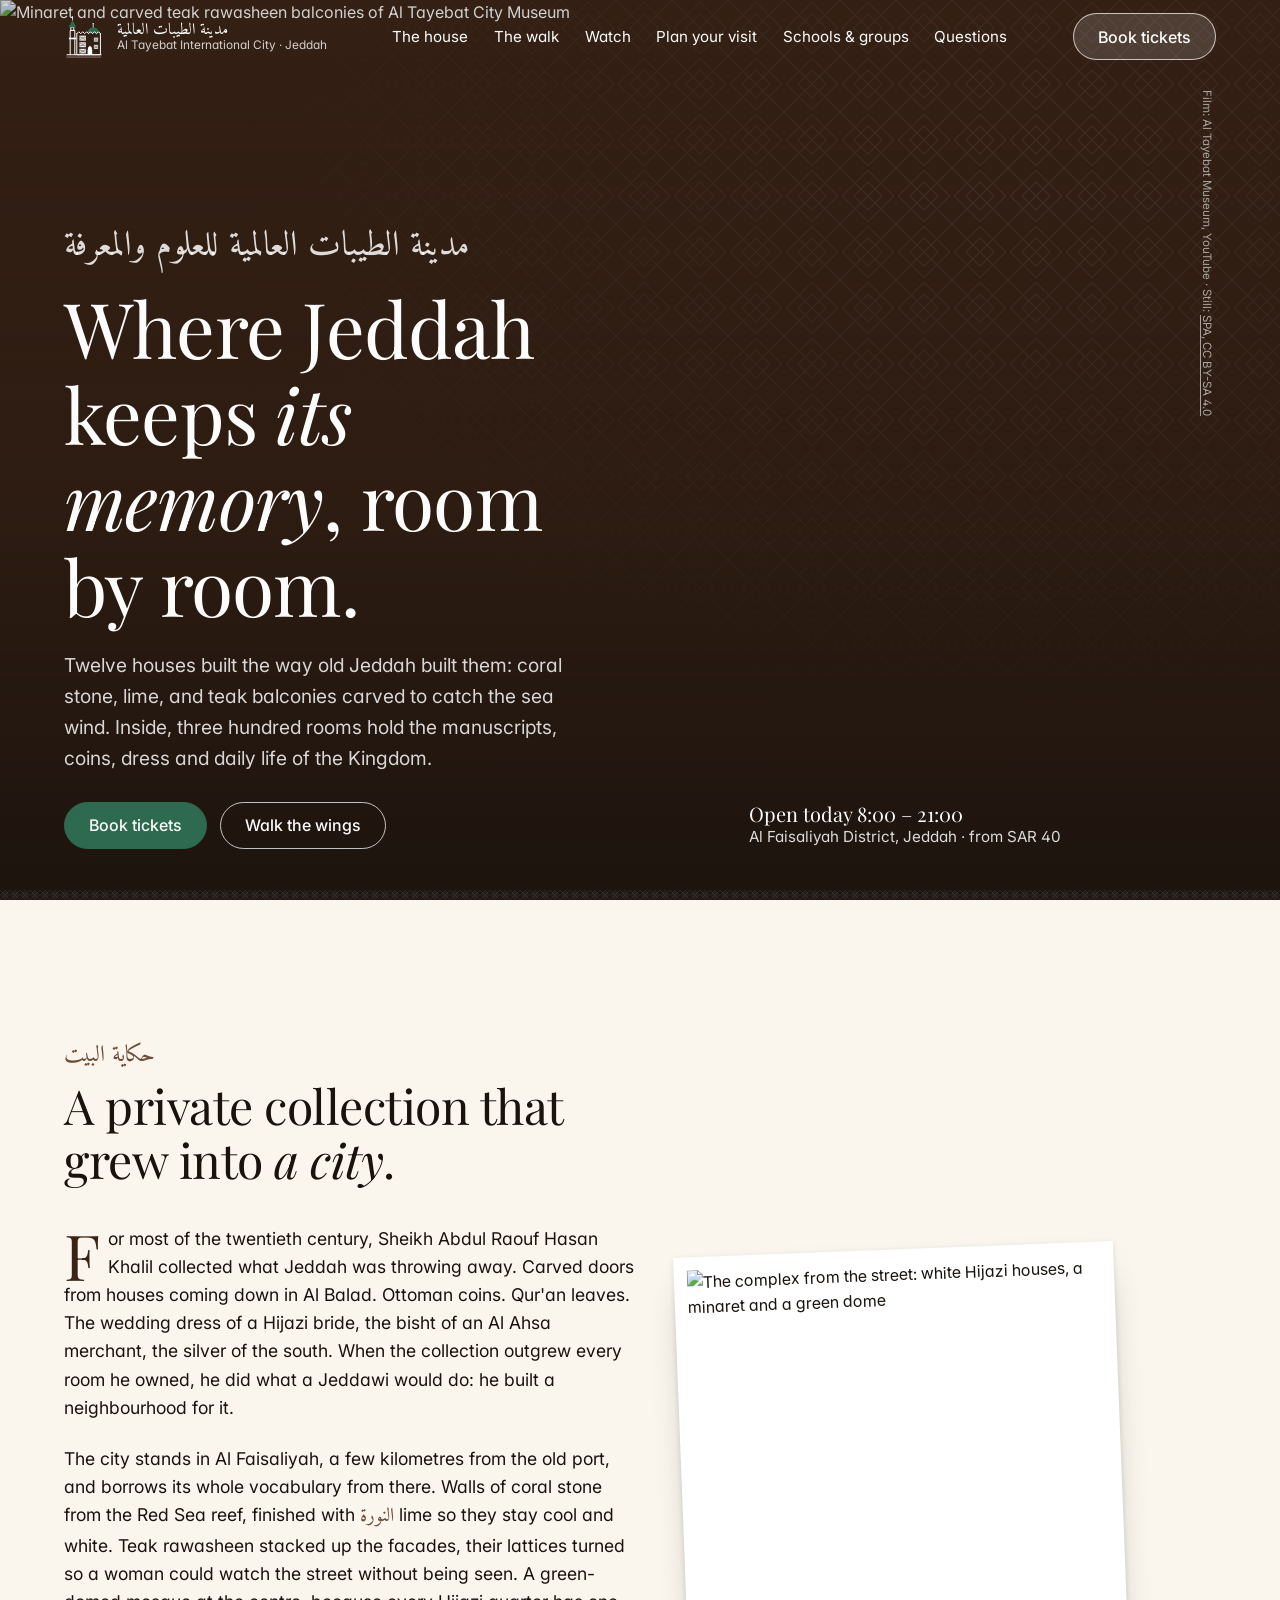
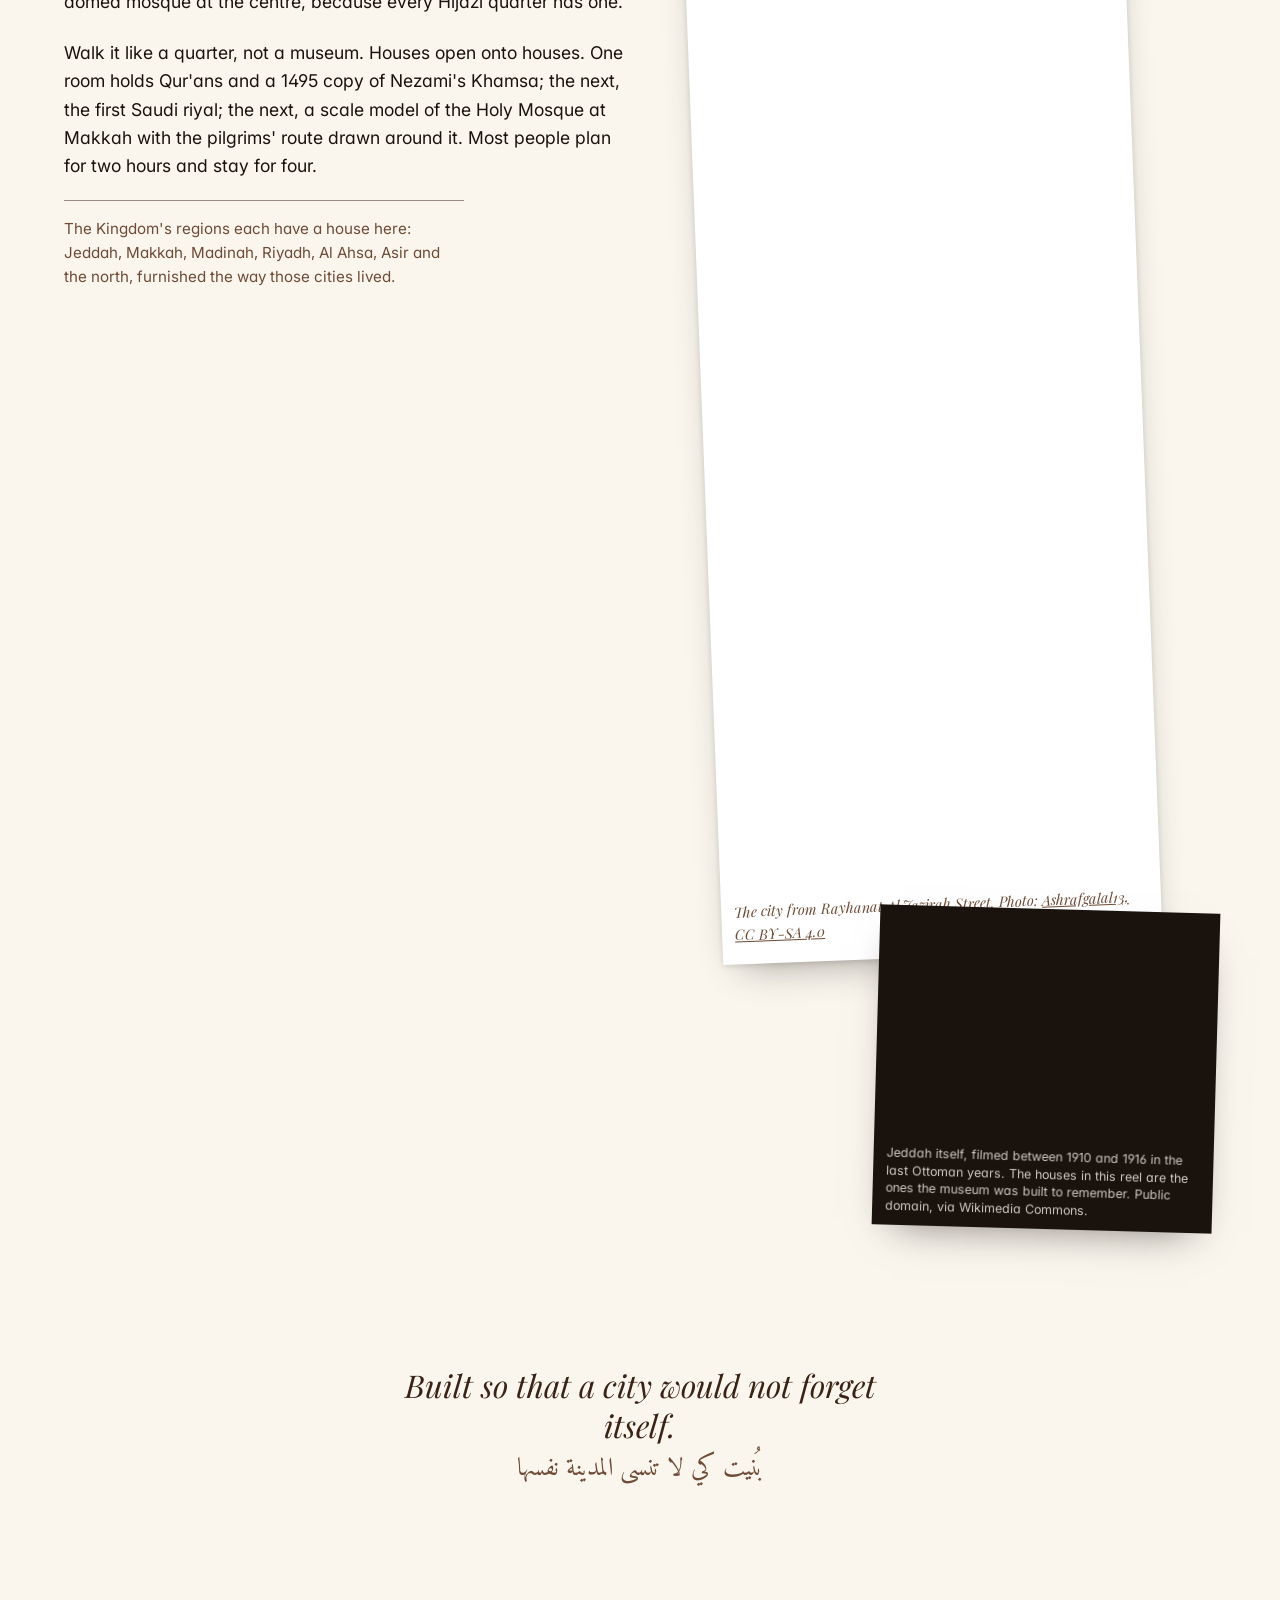
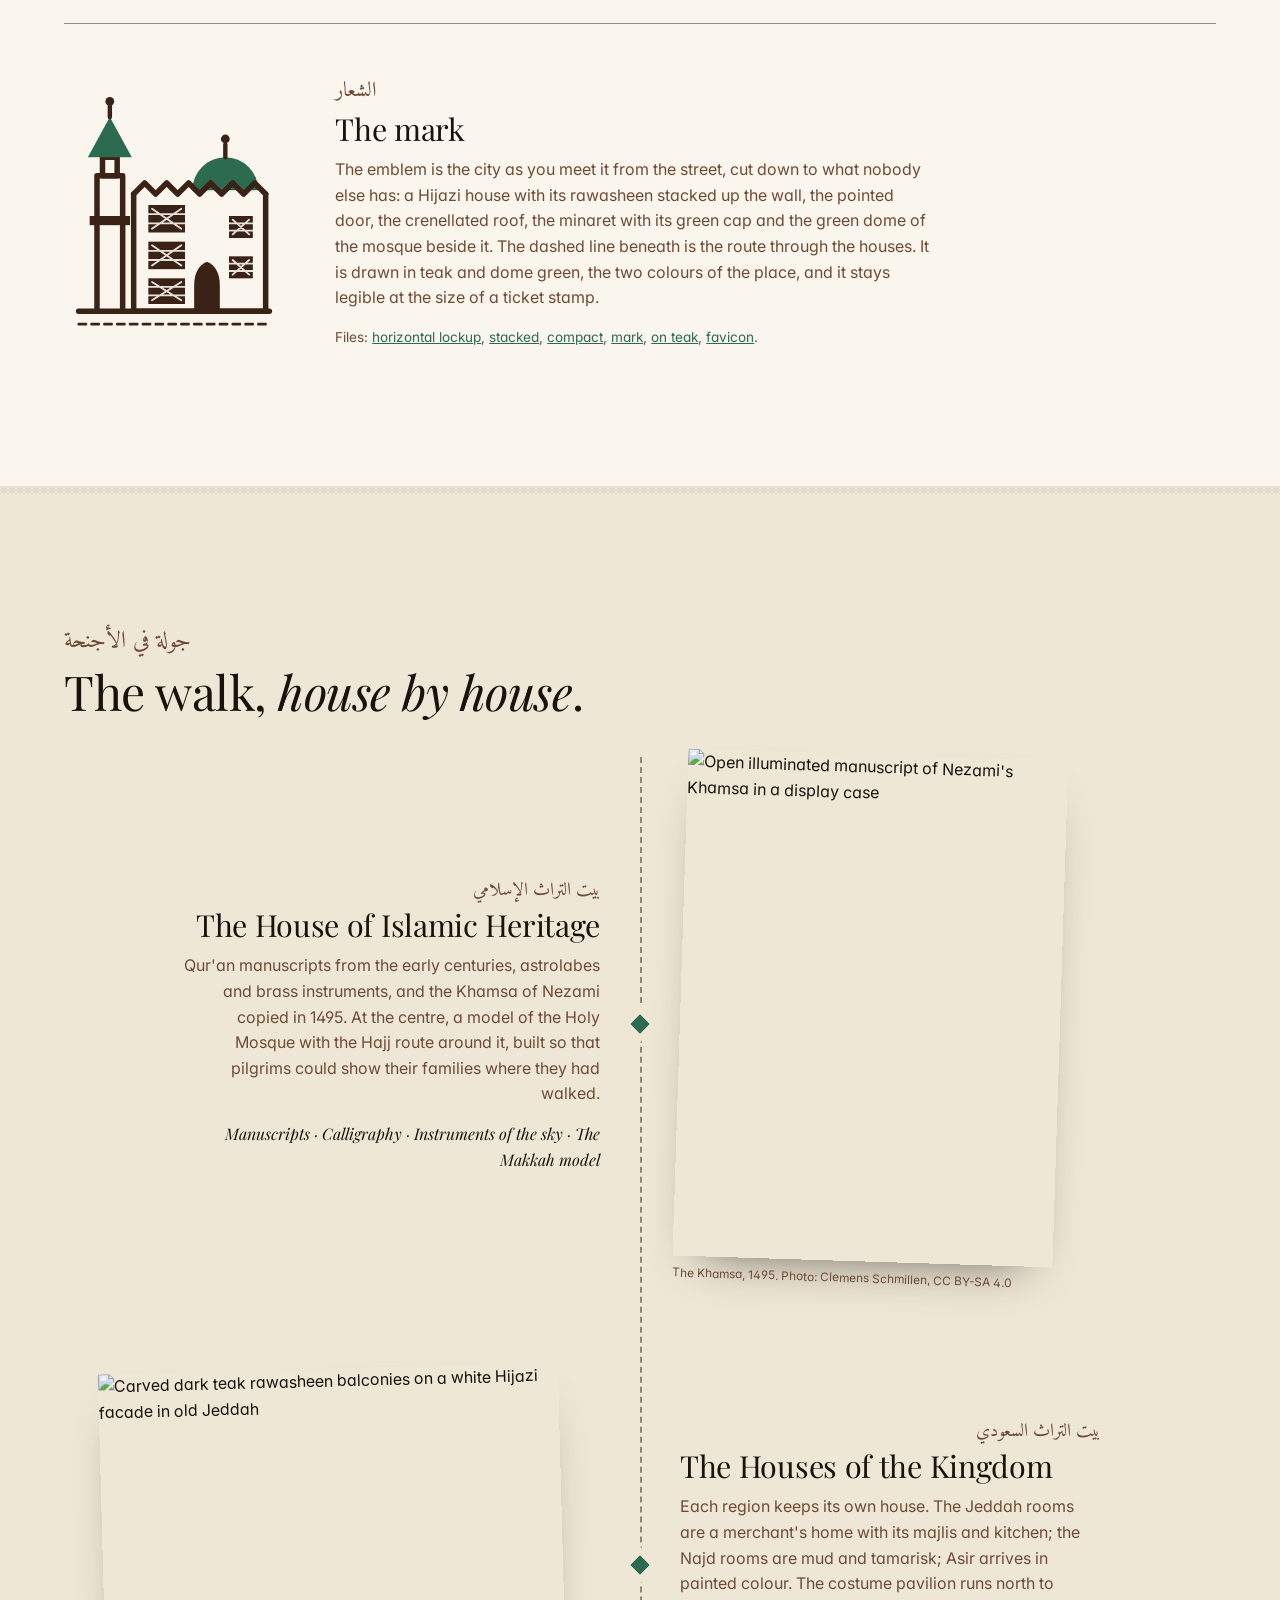
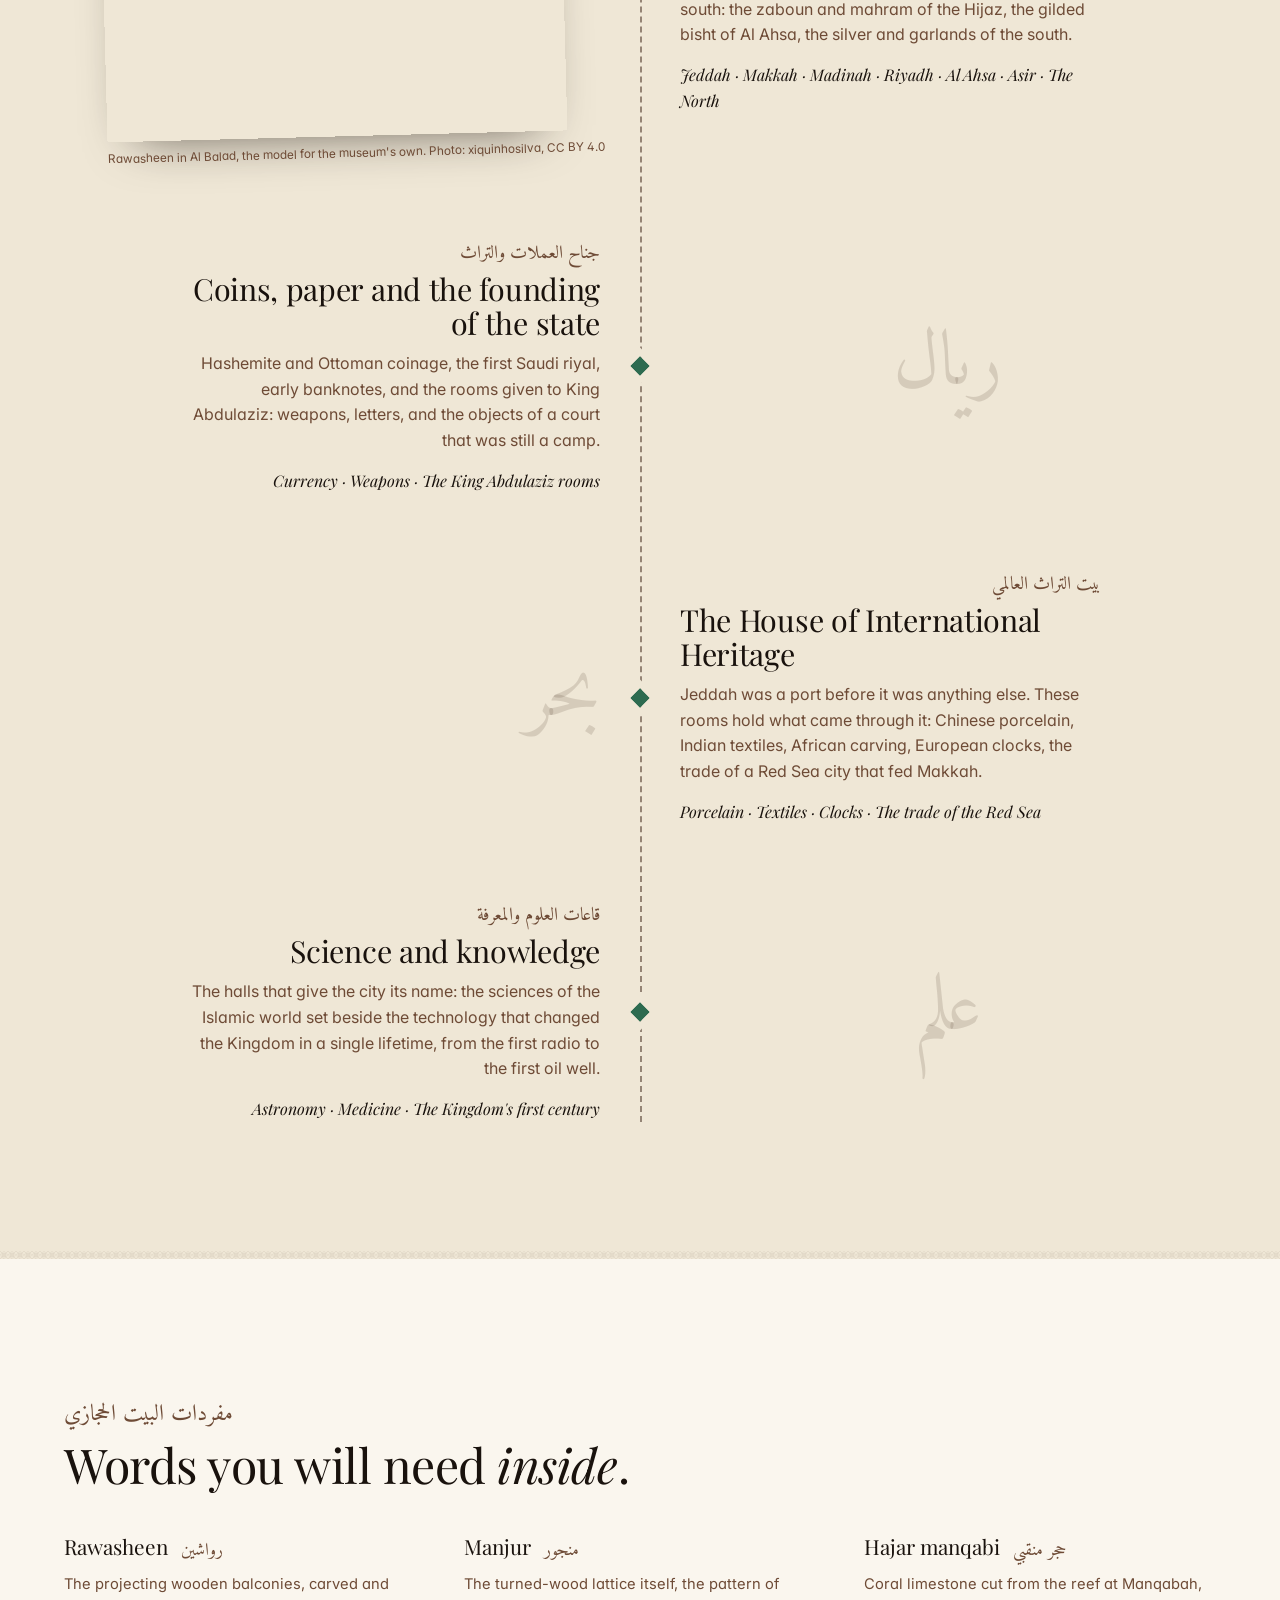
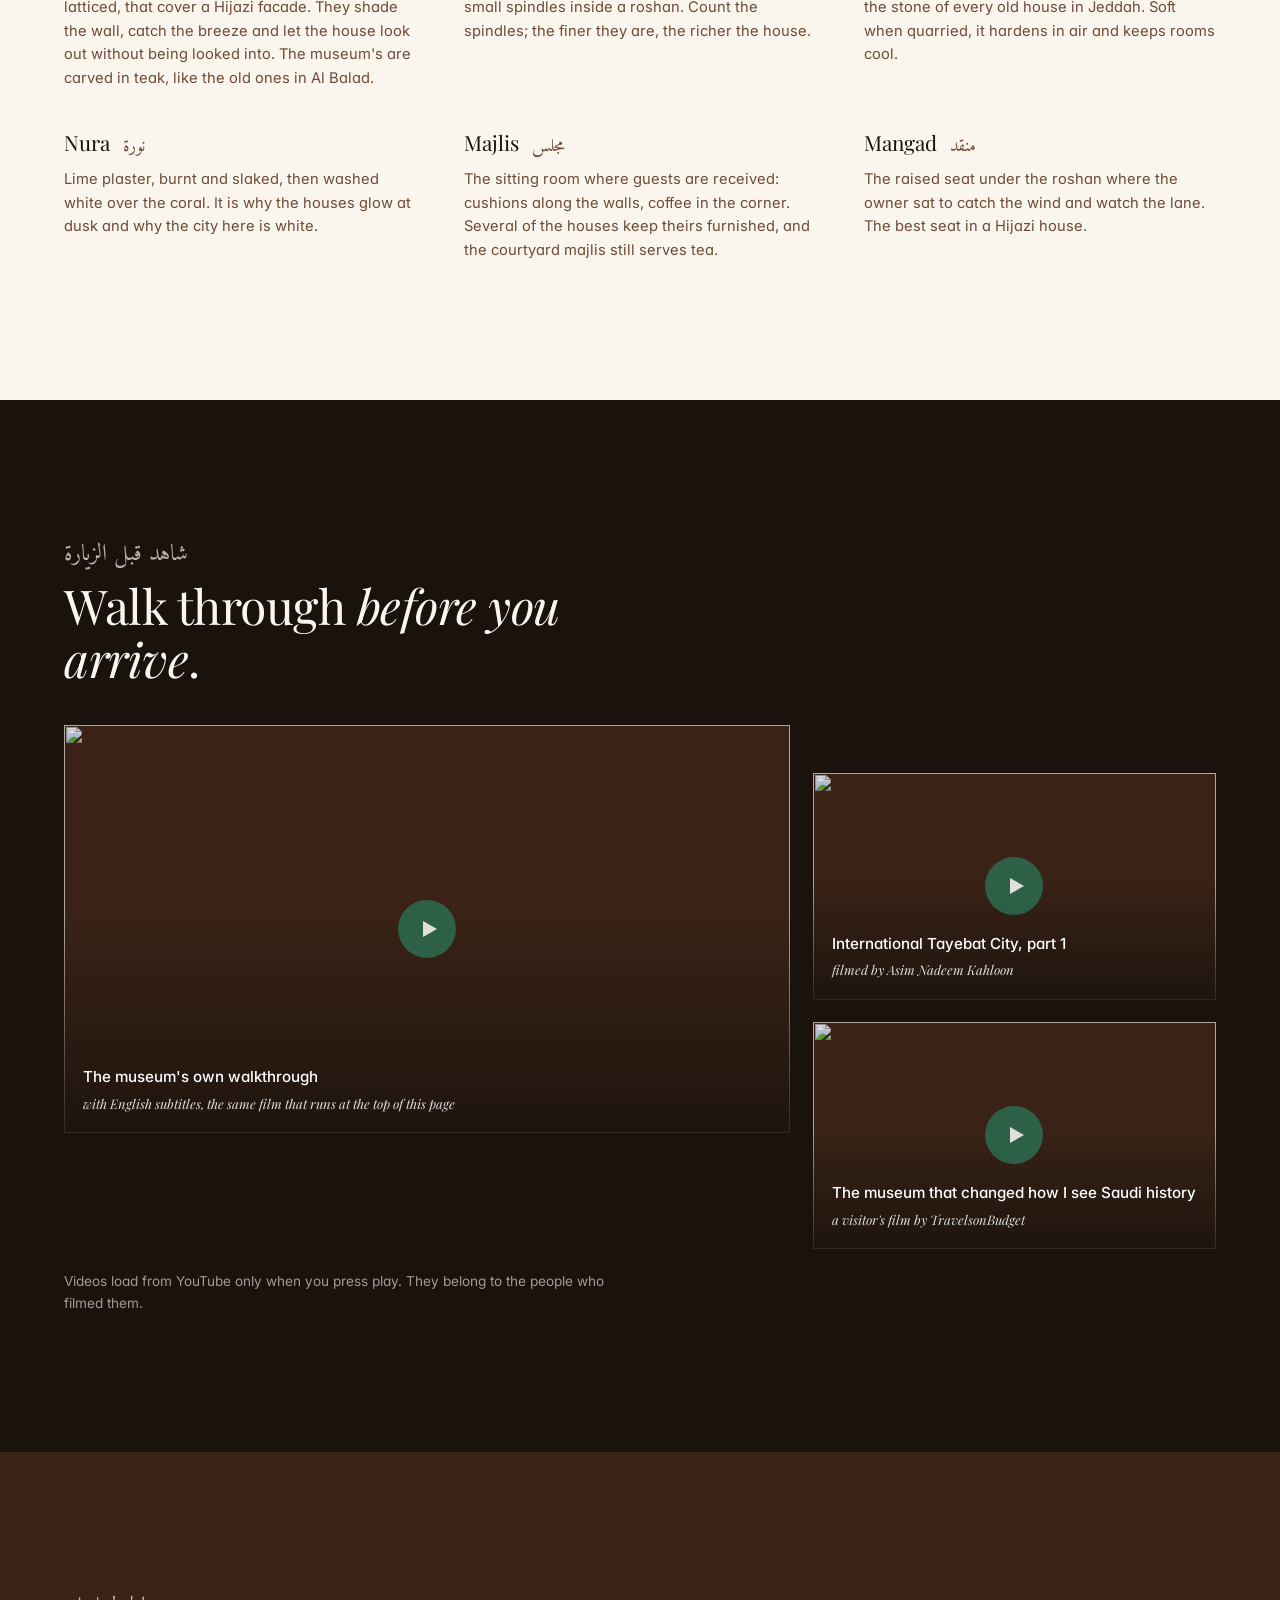
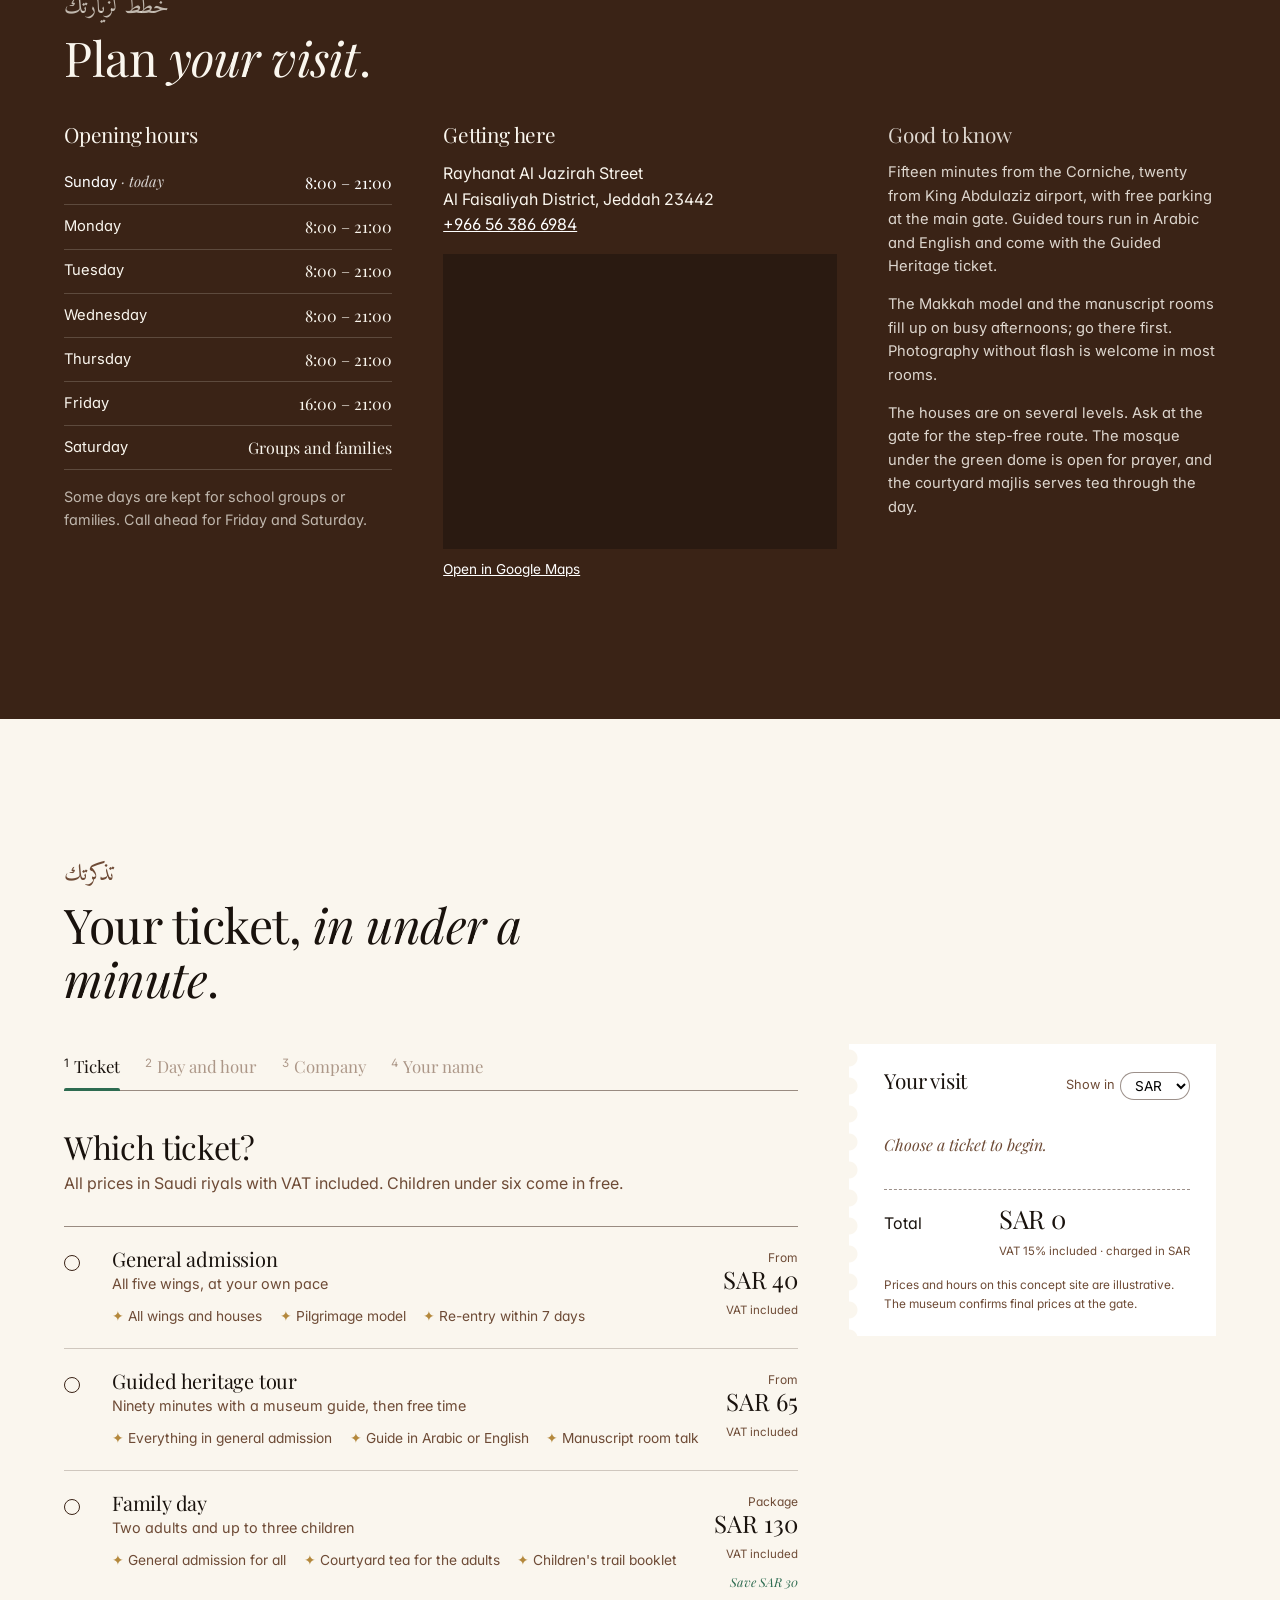
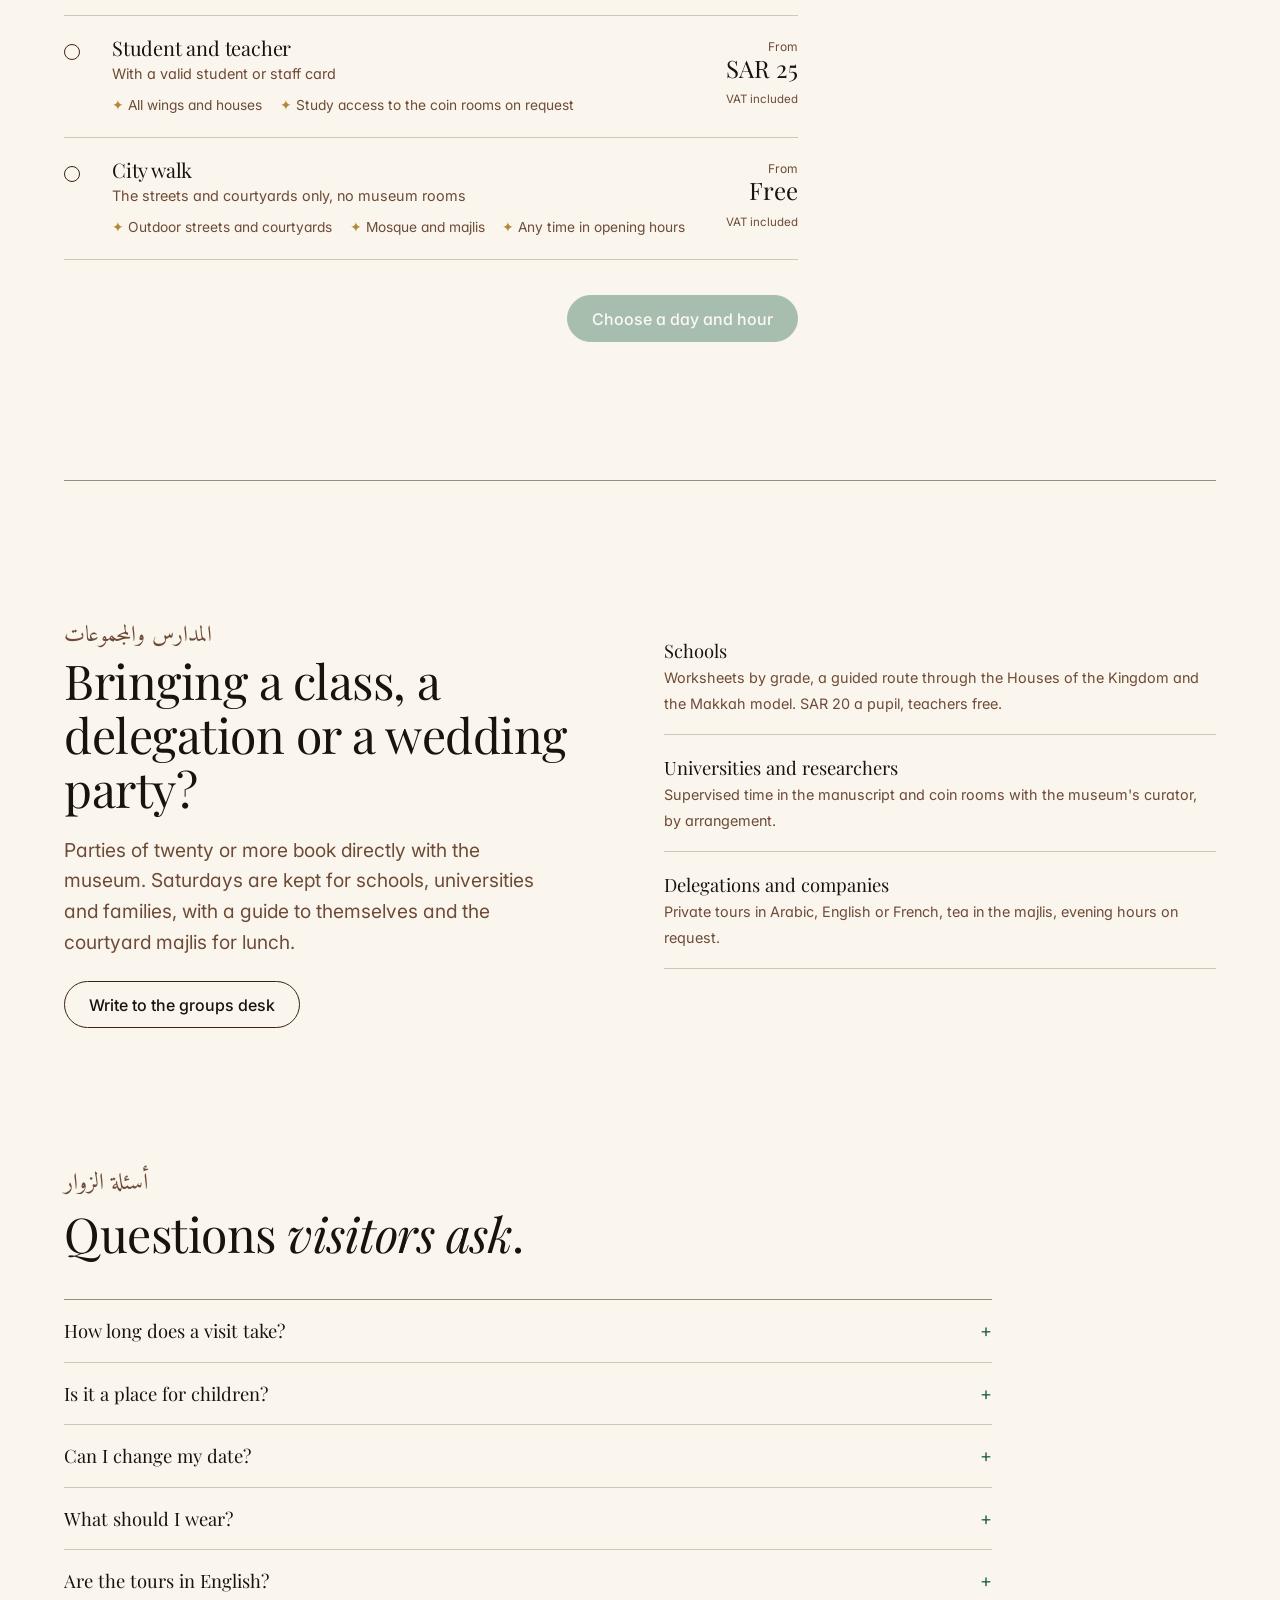
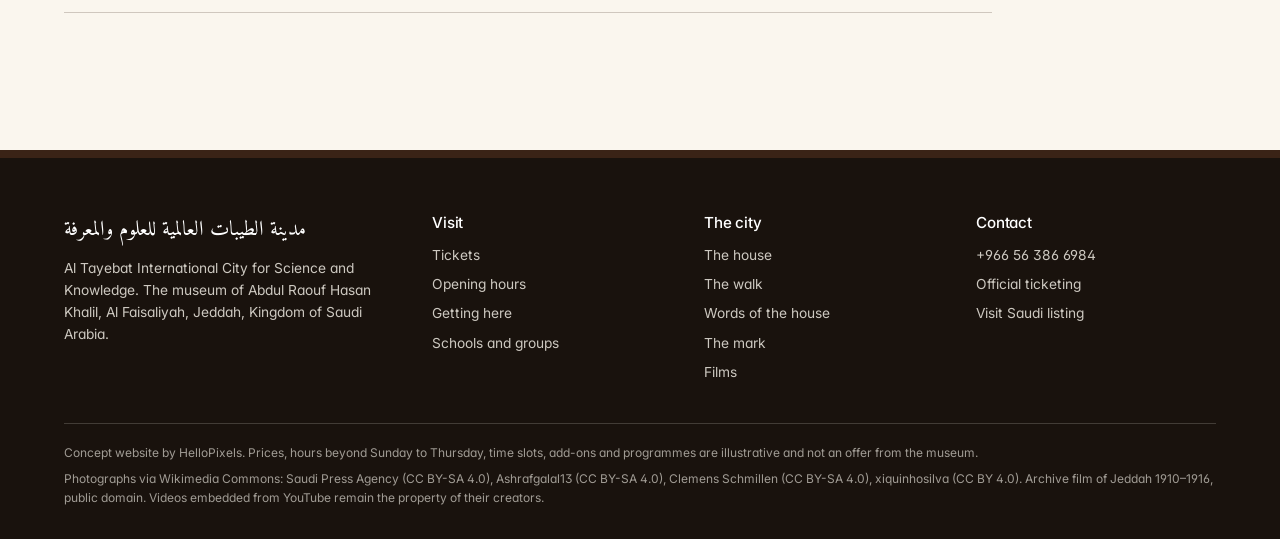
==== commit bd685efd: "style: switch typefaces to Playfair Display and Inter Display text in Playfair Display, body and int" ====
--- a/index.html
+++ b/index.html
@@ -7,7 +7,7 @@
   <meta name="description" content="Twelve Hijazi houses, three hundred rooms and the story of the Kingdom. Plan your visit and book tickets to Al Tayebat International City in Al Faisaliyah, Jeddah.">
   <link rel="preconnect" href="https://fonts.googleapis.com">
   <link rel="preconnect" href="https://fonts.gstatic.com" crossorigin>
-  <link href="https://fonts.googleapis.com/css2?family=Newsreader:ital,opsz,wght@0,6..72,400;0,6..72,500;1,6..72,400&family=Hanken+Grotesk:wght@400;500;600&family=Amiri:ital,wght@0,400;0,700&display=swap" rel="stylesheet">
+  <link href="https://fonts.googleapis.com/css2?family=Playfair+Display:ital,wght@0,400;0,500;1,400&family=Inter:wght@400;500;600&family=Amiri:ital,wght@0,400;0,700&display=swap" rel="stylesheet">
   <link rel="stylesheet" href="styles.css">
   <link rel="icon" href="brand/favicon.svg" type="image/svg+xml">
 </head>
--- a/styles.css
+++ b/styles.css
@@ -15,8 +15,8 @@
   --rule: rgba(58, 35, 22, 0.22);
   --rule-strong: rgba(58, 35, 22, 0.5);
 
-  --font-display: "Newsreader", "Times New Roman", serif;
-  --font-body: "Hanken Grotesk", "Helvetica Neue", Arial, sans-serif;
+  --font-display: "Playfair Display", "Times New Roman", serif;
+  --font-body: "Inter", "Helvetica Neue", Arial, sans-serif;
   --font-arabic: "Amiri", "Noto Naskh Arabic", "Geeza Pro", serif;
 
   --text-base: clamp(0.95rem, 0.9rem + 0.2vw, 1rem);
@@ -34,10 +34,10 @@
 
 *, *::before, *::after { box-sizing: border-box; }
 html { scroll-behavior: smooth; -webkit-text-size-adjust: 100%; }
-body { margin: 0; background: var(--plaster); color: var(--ink); font-family: var(--font-body); font-size: var(--text-base); line-height: 1.6; position: relative; }
+body { margin: 0; background: var(--plaster); color: var(--ink); font-family: var(--font-body); font-size: var(--text-base); line-height: 1.6; position: relative; font-feature-settings: "cv11", "ss01"; }
 body::after { content: ""; position: fixed; inset: 0; background: var(--grain); opacity: 0.08; pointer-events: none; mix-blend-mode: multiply; z-index: 99; }
 img, video, iframe { max-width: 100%; display: block; }
-h1, h2, h3, h4 { font-family: var(--font-display); font-weight: 400; line-height: 1.08; margin: 0; letter-spacing: -0.008em; font-optical-sizing: auto; }
+h1, h2, h3, h4 { font-family: var(--font-display); font-weight: 400; line-height: 1.12; margin: 0; letter-spacing: -0.01em; font-optical-sizing: auto; }
 p { margin: 0; }
 a { color: inherit; }
 button { font: inherit; color: inherit; cursor: pointer; }
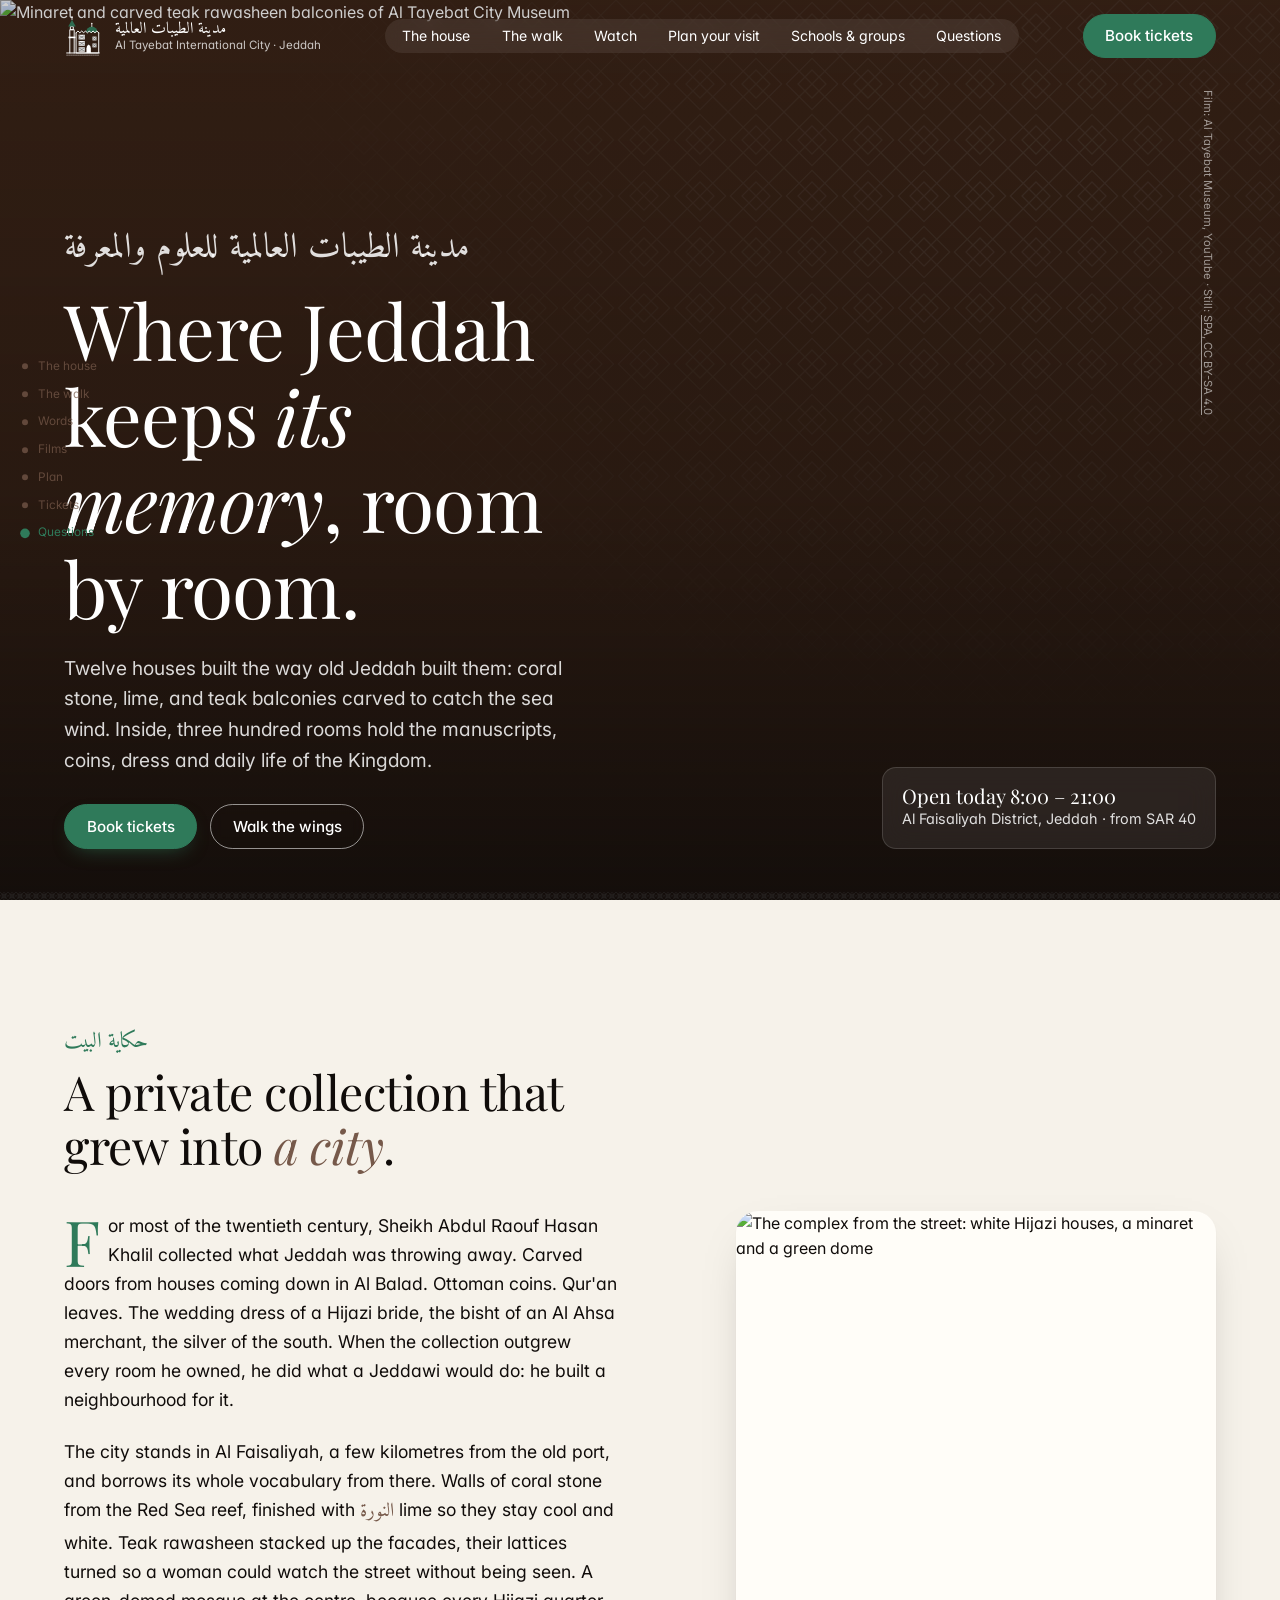
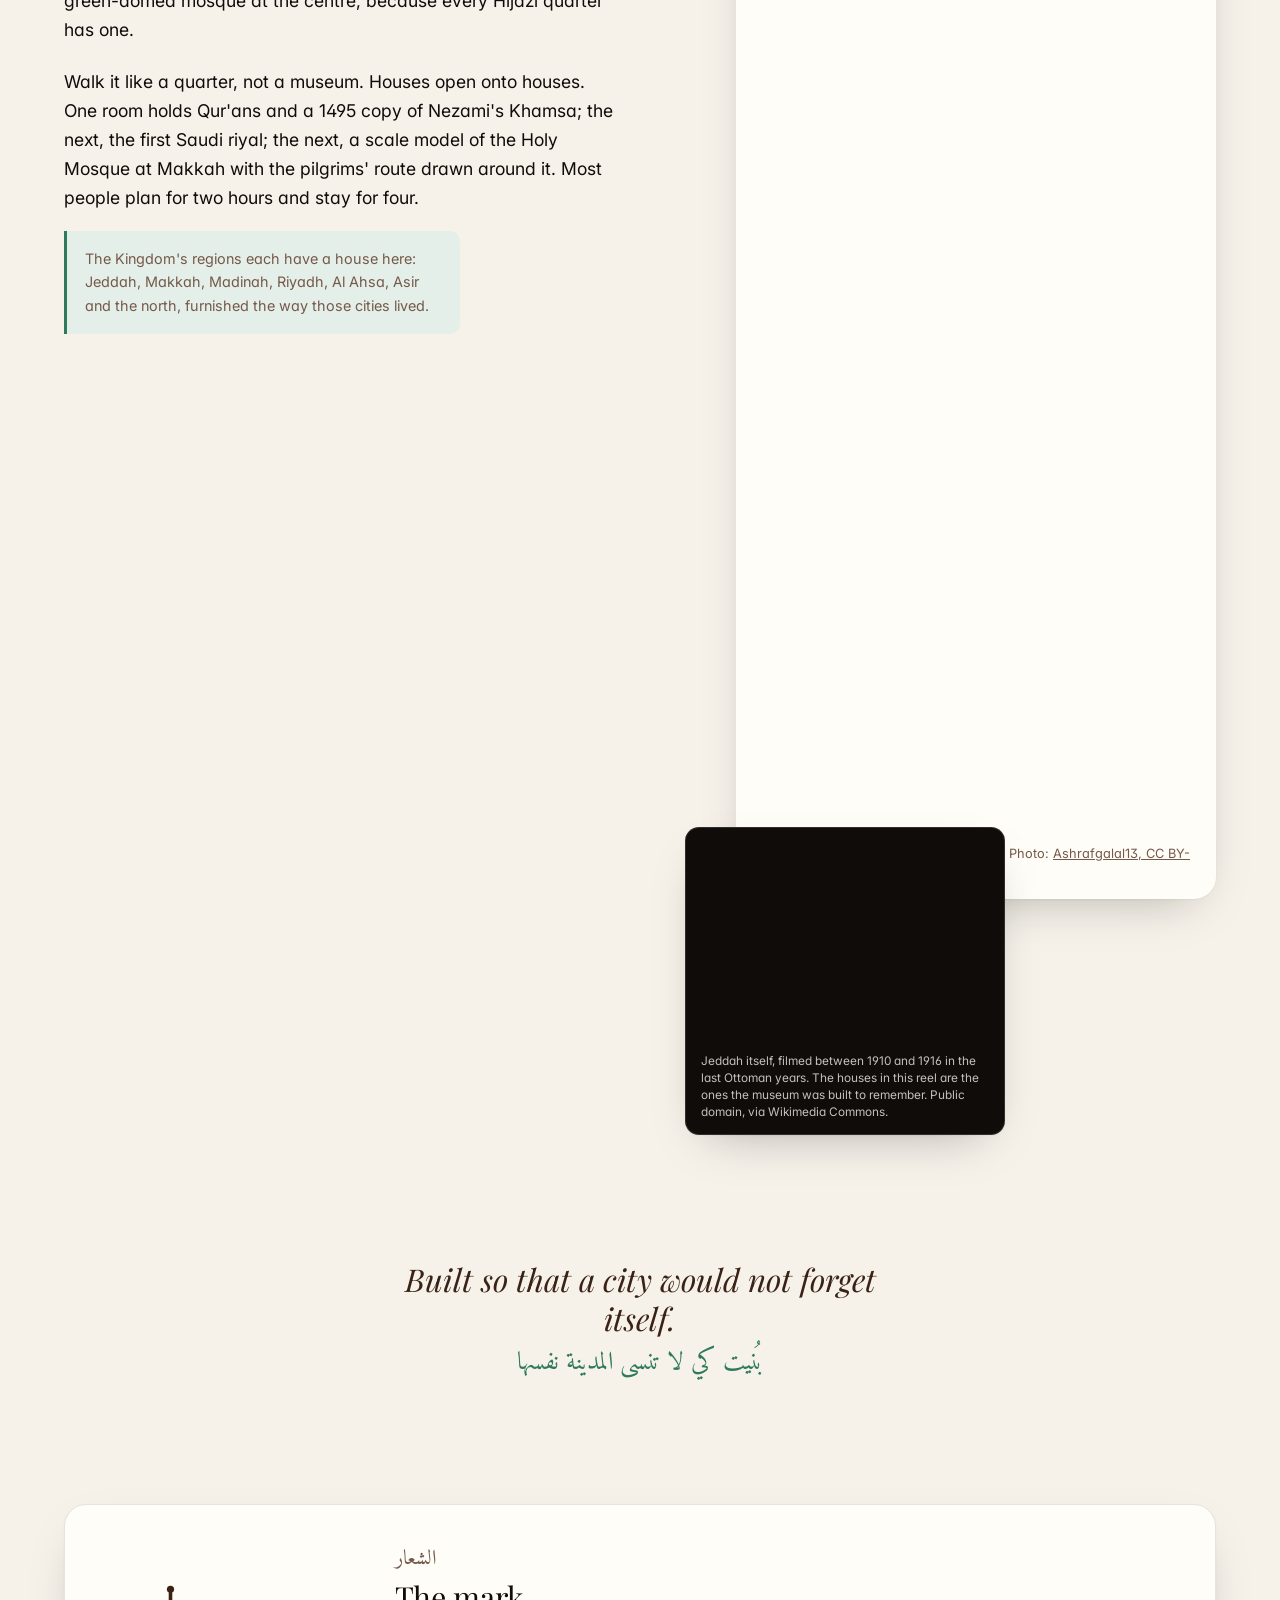
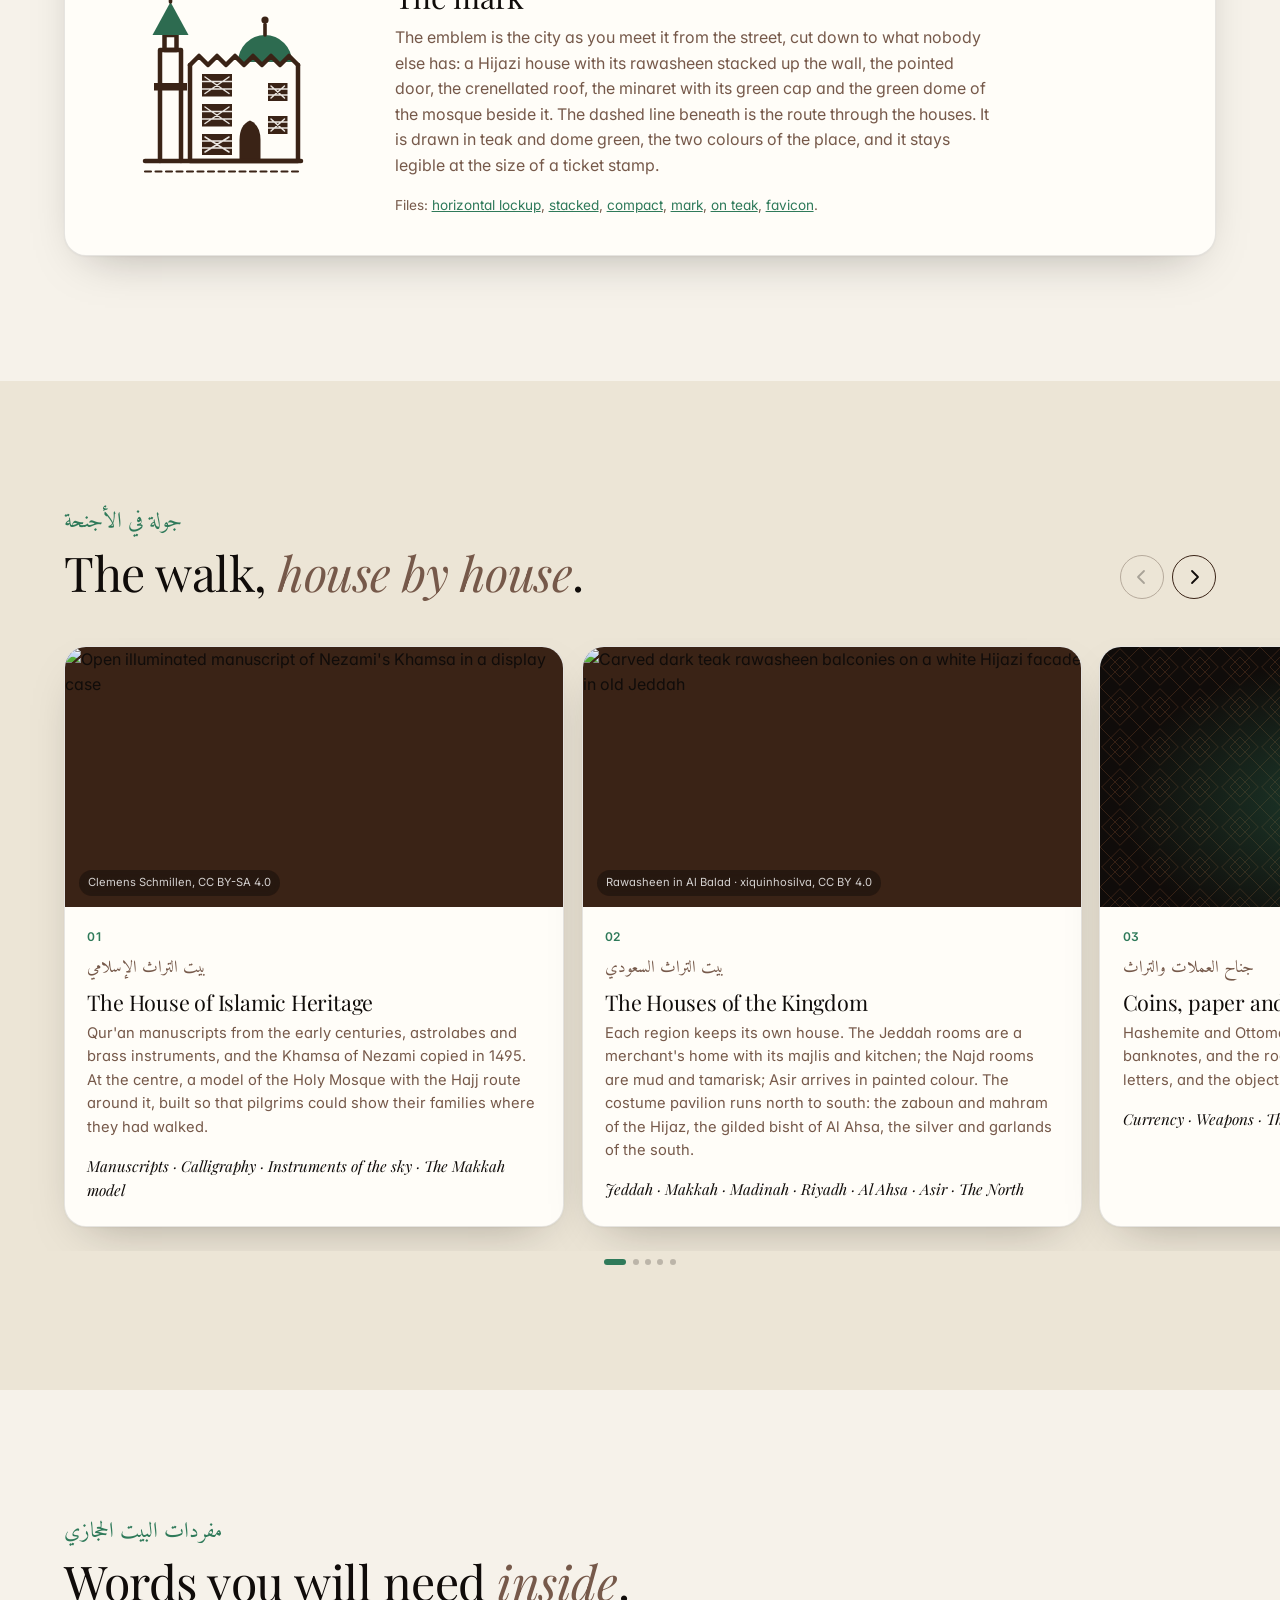
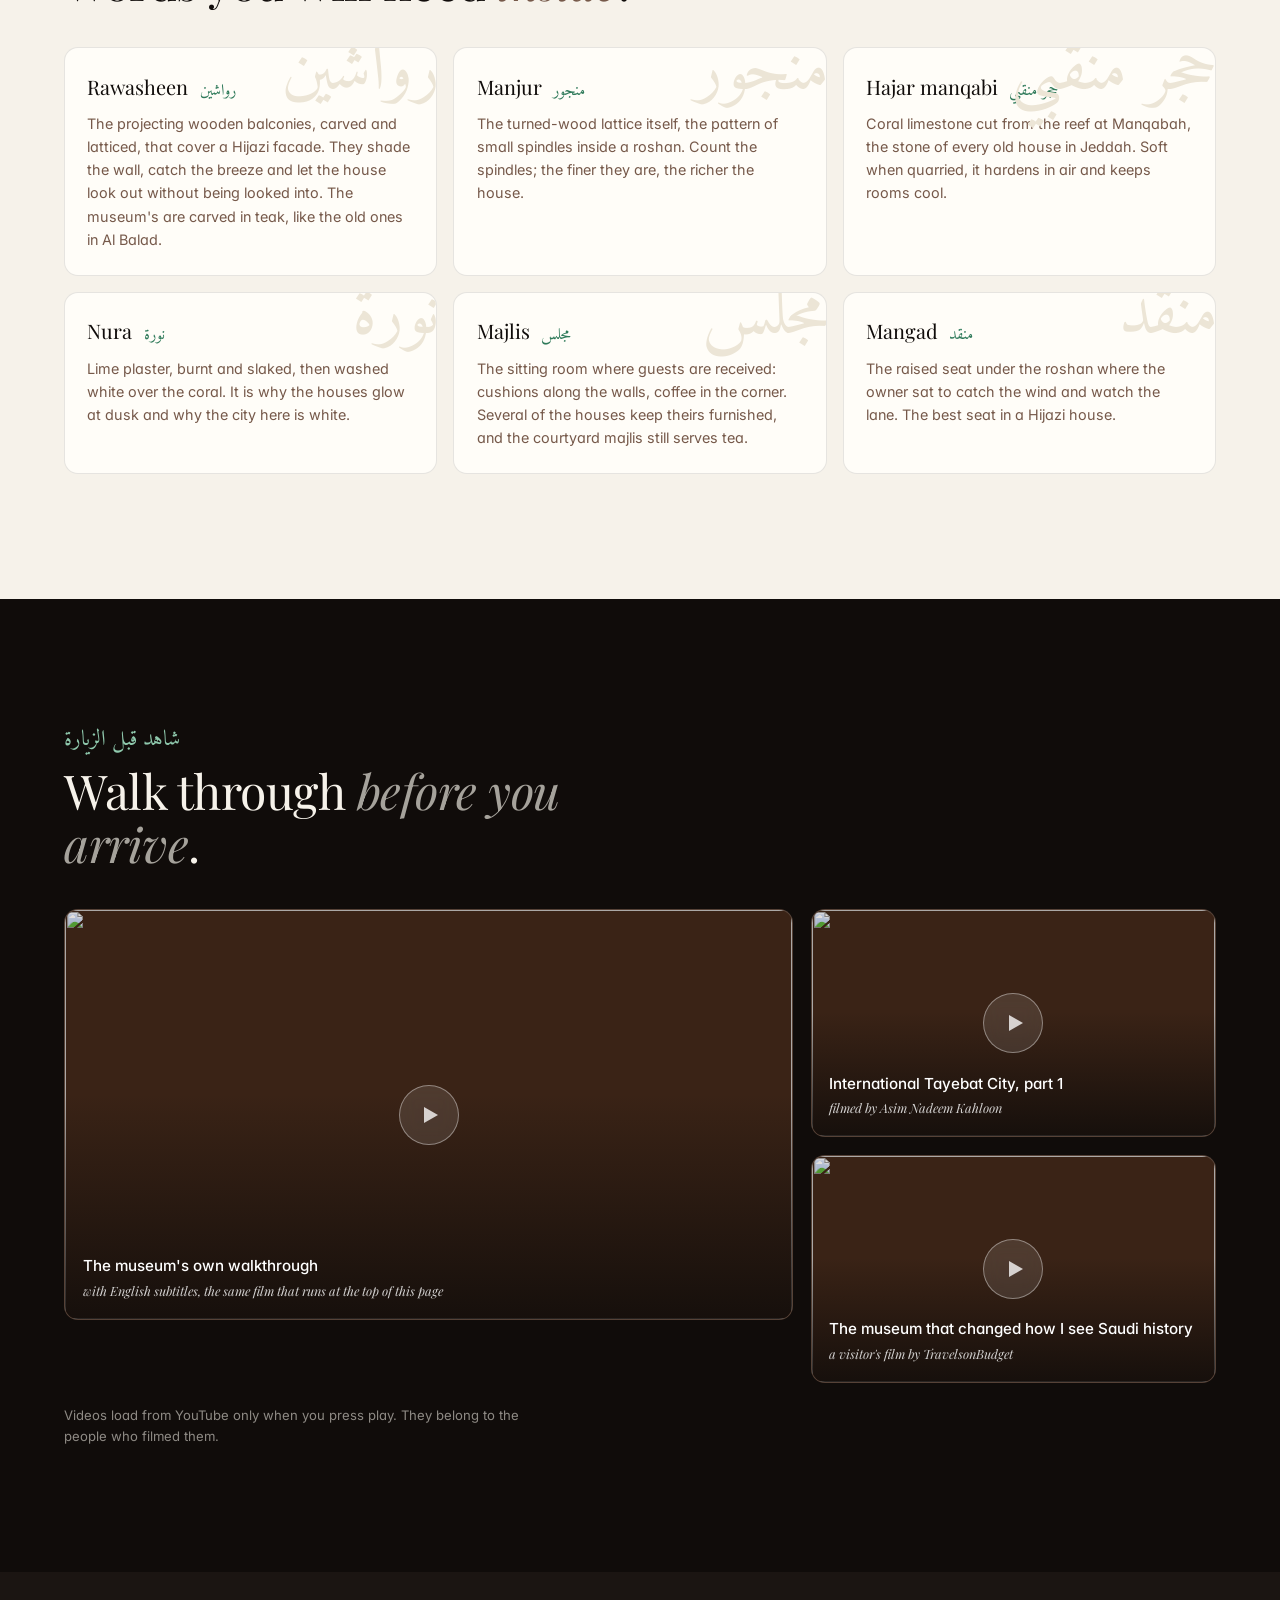
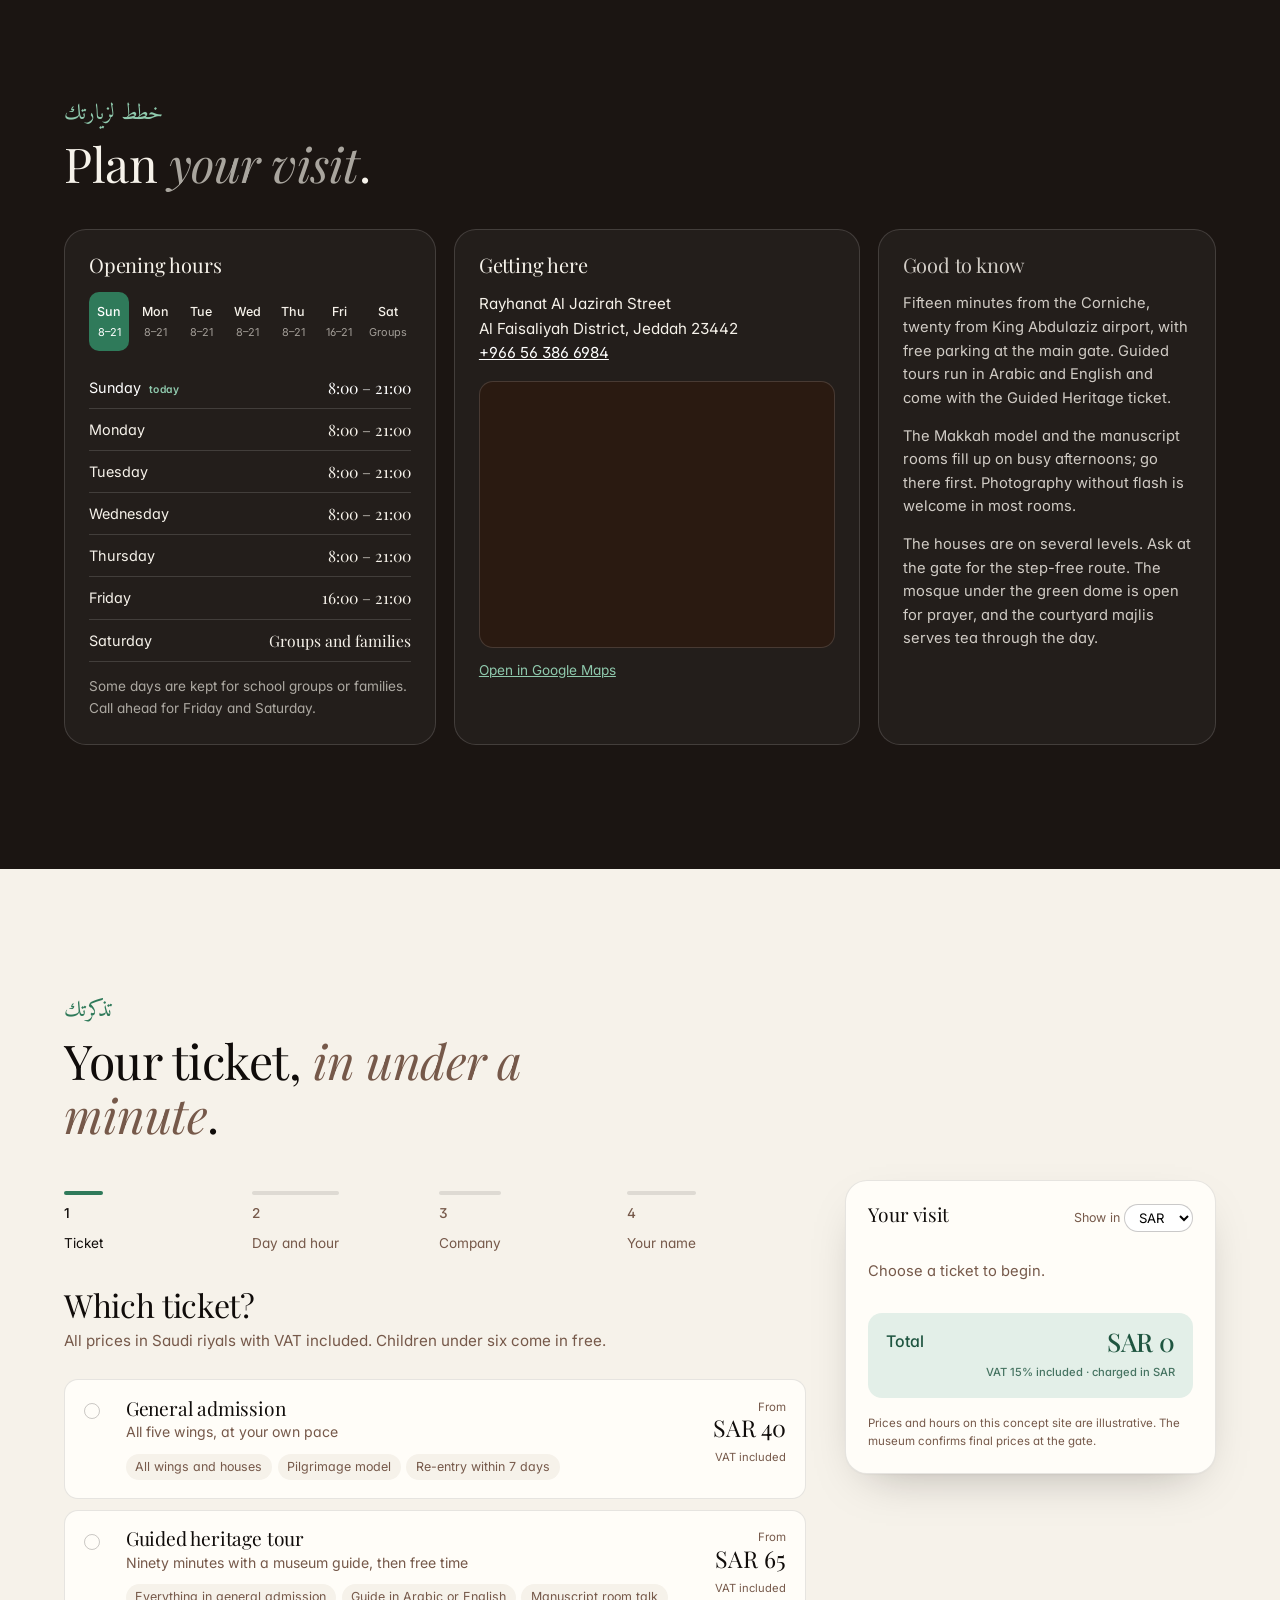
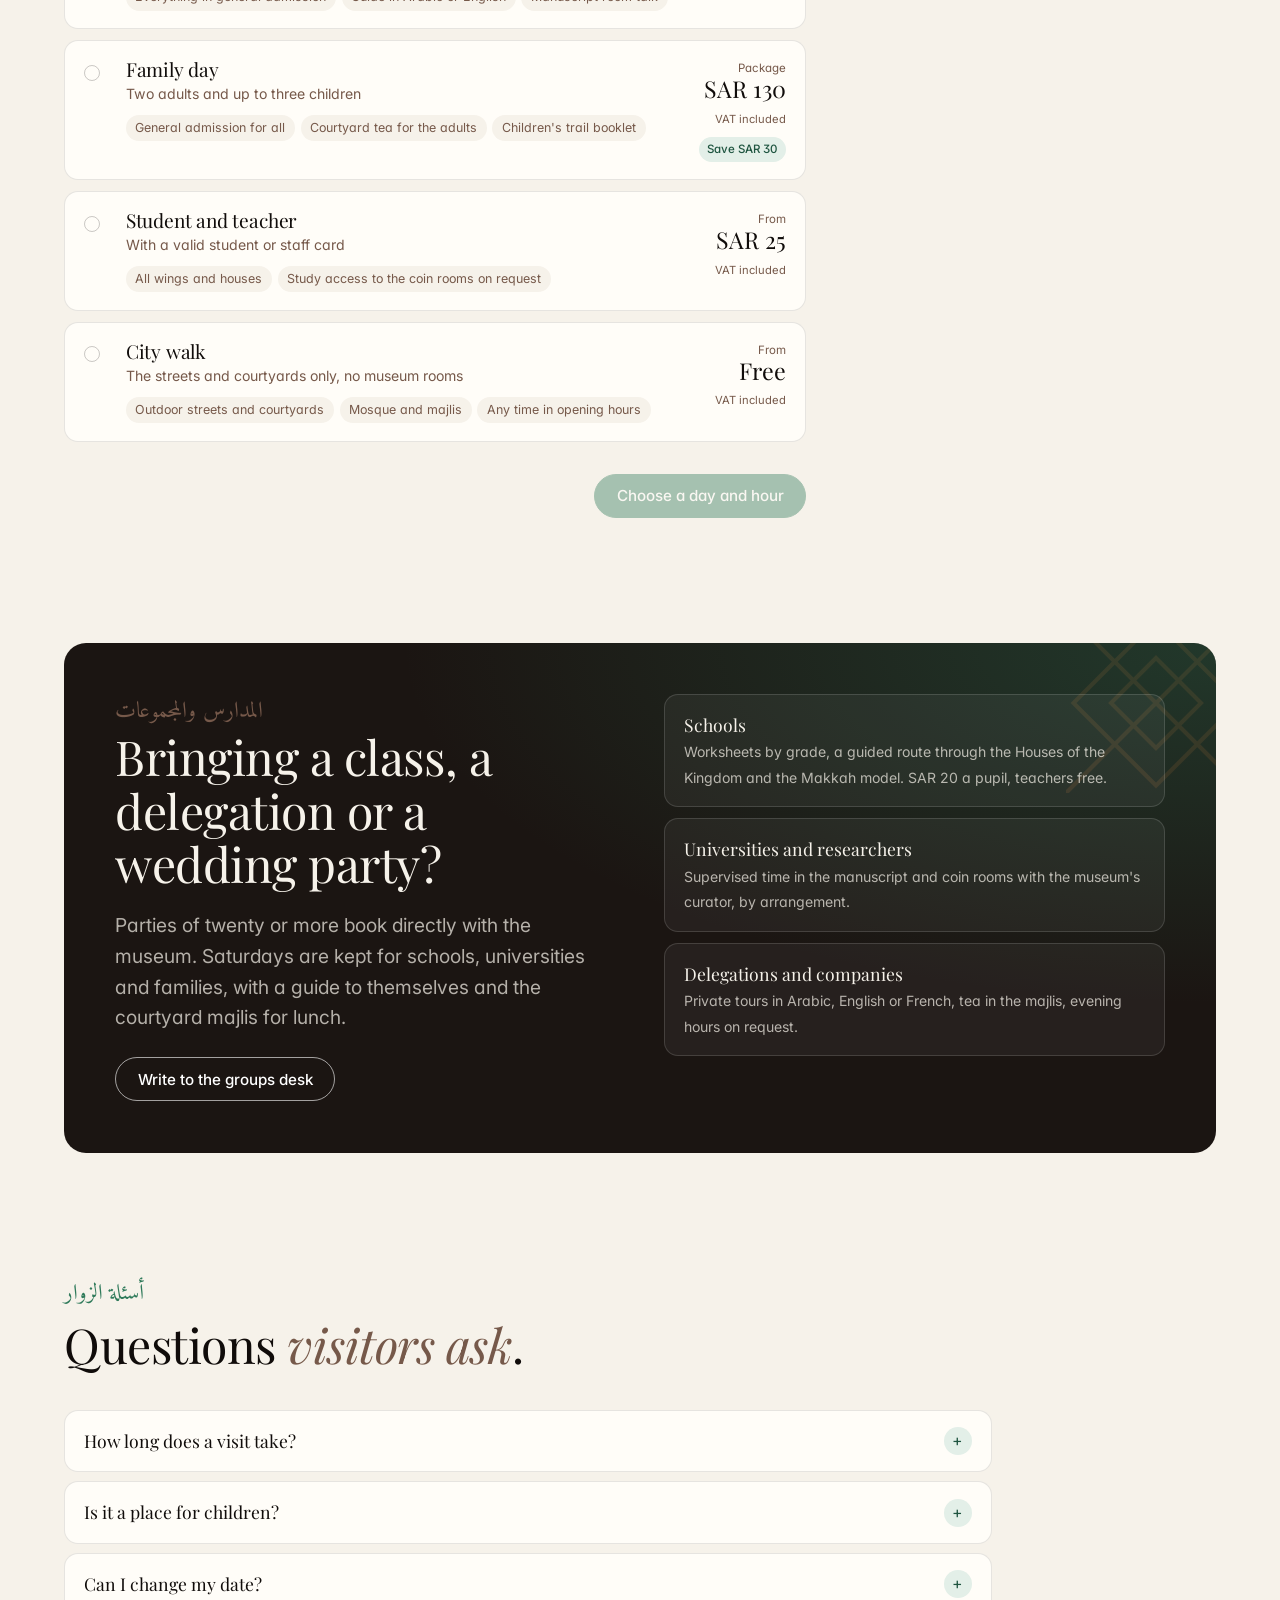
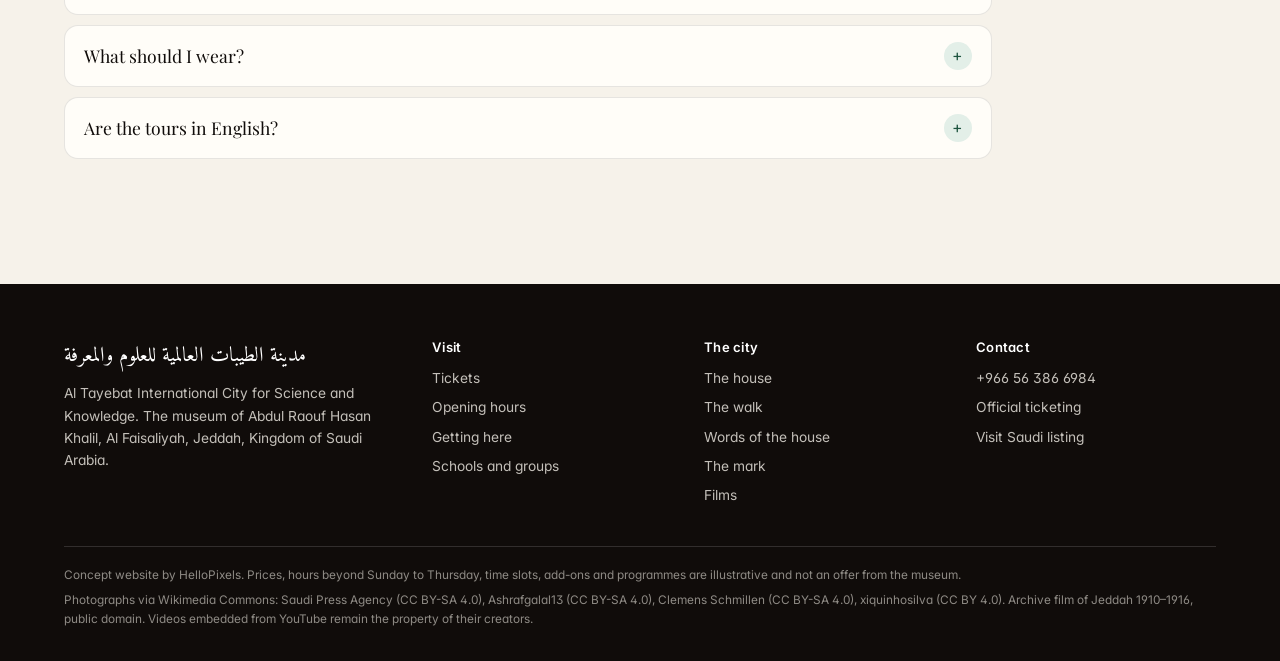
==== commit f3ea8ed0: "feat: modern visual system below the hero Scroll-progress line, sticky chapter index, glass informat" ====
--- a/index.html
+++ b/index.html
@@ -7,6 +7,9 @@
   <meta name="description" content="Twelve Hijazi houses, three hundred rooms and the story of the Kingdom. Plan your visit and book tickets to Al Tayebat International City in Al Faisaliyah, Jeddah.">
   <link rel="preconnect" href="https://fonts.googleapis.com">
   <link rel="preconnect" href="https://fonts.gstatic.com" crossorigin>
+  <link rel="preconnect" href="https://www.youtube-nocookie.com">
+  <link rel="preconnect" href="https://i.ytimg.com">
+  <link rel="preconnect" href="https://www.google.com">
   <link href="https://fonts.googleapis.com/css2?family=Playfair+Display:ital,wght@0,400;0,500;1,400&family=Inter:wght@400;500;600&family=Amiri:ital,wght@0,400;0,700&display=swap" rel="stylesheet">
   <link rel="stylesheet" href="styles.css">
   <link rel="icon" href="brand/favicon.svg" type="image/svg+xml">
@@ -38,6 +41,19 @@
 </g></symbol>
   </svg>
   <a class="sr-only" href="#main">Skip to content</a>
+  <div class="progress" id="progress" aria-hidden="true"></div>
+  <nav class="chapters" id="chapters" aria-label="Chapters">
+    <ol>
+      <li><a href="#story"><span>The house</span></a></li>
+      <li><a href="#walk"><span>The walk</span></a></li>
+      <li><a href="#lexicon"><span>Words</span></a></li>
+      <li><a href="#watch"><span>Films</span></a></li>
+      <li><a href="#plan"><span>Plan</span></a></li>
+      <li><a href="#tickets"><span>Tickets</span></a></li>
+      <li><a href="#faq"><span>Questions</span></a></li>
+    </ol>
+  </nav>
+  <a class="btn btn-primary float-cta" id="float-cta" href="#tickets">Book tickets</a>
 
   <header class="site-header" id="site-header">
     <div class="wrap">
@@ -68,8 +84,17 @@
   <main id="main">
     <section class="hero" id="top" aria-labelledby="hero-heading">
       <div class="hero-film" id="hero-film" data-video="KCJ313wq-m0">
+        <iframe id="hero-iframe" title="Al Tayebat Museum, film running in the background" data-src="https://www.youtube-nocookie.com/embed/KCJ313wq-m0?autoplay=1&amp;mute=1&amp;loop=1&amp;playlist=KCJ313wq-m0&amp;controls=0&amp;rel=0&amp;modestbranding=1&amp;playsinline=1&amp;enablejsapi=1&amp;start=70" allow="autoplay; encrypted-media" aria-hidden="true" tabindex="-1" loading="eager"></iframe>
         <img src="https://upload.wikimedia.org/wikipedia/commons/thumb/d/d8/Tayebat_City_Museum%2C_Jeddah%2C_Saudi_Arabia_%282025%29.jpg/1920px-Tayebat_City_Museum%2C_Jeddah%2C_Saudi_Arabia_%282025%29.jpg" alt="Minaret and carved teak rawasheen balconies of Al Tayebat City Museum" width="1280" height="1920" loading="eager" fetchpriority="high">
       </div>
+      <script>
+        (function () {
+          var f = document.getElementById("hero-iframe");
+          var still = matchMedia("(prefers-reduced-motion: reduce)").matches || (navigator.connection && navigator.connection.saveData);
+          if (still) { f.remove(); return; }
+          f.src = f.dataset.src;
+        })();
+      </script>
       <div class="hero-shade" aria-hidden="true"></div>
       <div class="hero-grid" aria-hidden="true"></div>
       <p class="hero-credit">Film: Al Tayebat Museum, YouTube · Still: <a href="https://commons.wikimedia.org/wiki/File:Tayebat_City_Museum,_Jeddah,_Saudi_Arabia_(2025).jpg" target="_blank" rel="noopener">SPA, CC BY-SA 4.0</a></p>
@@ -96,7 +121,7 @@
 
     <section class="story" id="story" aria-labelledby="story-heading">
       <div class="wrap">
-        <div class="title">
+        <div class="title" data-reveal>
           <span class="ar">حكاية البيت</span>
           <h2 id="story-heading">A private collection that grew into <em>a city</em>.</h2>
         </div>
@@ -119,7 +144,7 @@
           </div>
         </div>
         <p class="pull">Built so that a city would not forget itself.<span class="ar">بُنيت كي لا تنسى المدينة نفسها</span></p>
-        <div class="mark-note" id="mark">
+        <div class="mark-note" id="mark" data-reveal>
           <svg class="mark-note-emblem" aria-label="The Al Tayebat emblem"><use href="#tyb-mark"/></svg>
           <div>
             <span class="ar" style="font-size:1.3rem;color:var(--teak-soft)">الشعار</span>
@@ -133,91 +158,98 @@
 
     <section class="walk" id="walk" aria-labelledby="walk-heading">
       <div class="wrap">
-        <div class="title">
-          <span class="ar">جولة في الأجنحة</span>
-          <h2 id="walk-heading">The walk, <em>house by house</em>.</h2>
-        </div>
-        <div class="route">
-          <article class="stop">
-            <span class="stop-dot" aria-hidden="true"></span>
-            <div class="stop-text">
+        <div class="walk-head">
+          <div class="title" data-reveal>
+            <span class="ar">جولة في الأجنحة</span>
+            <h2 id="walk-heading">The walk, <em>house by house</em>.</h2>
+          </div>
+          <div class="walk-controls">
+            <button type="button" id="walk-prev" aria-label="Previous wing"><svg width="18" height="18" viewBox="0 0 18 18" fill="none" stroke="currentColor" stroke-width="1.8" stroke-linecap="round" stroke-linejoin="round"><path d="M11 3 5 9l6 6"/></svg></button>
+            <button type="button" id="walk-next" aria-label="Next wing"><svg width="18" height="18" viewBox="0 0 18 18" fill="none" stroke="currentColor" stroke-width="1.8" stroke-linecap="round" stroke-linejoin="round"><path d="m7 3 6 6-6 6"/></svg></button>
+          </div>
+        </div>
+        <div class="walk-track" id="walk-track" tabindex="0" aria-label="The wings, scroll sideways">
+          <article class="wing-panel">
+            <figure class="wing-media" style="margin:0">
+              <img src="https://upload.wikimedia.org/wikipedia/commons/5/53/Nezami_Khamsa_%28Taybat_Museum%29.jpg" alt="Open illuminated manuscript of Nezami's Khamsa in a display case" loading="lazy">
+              <figcaption>Clemens Schmillen, CC BY-SA 4.0</figcaption>
+            </figure>
+            <div class="wing-body">
+              <span class="wing-n">01</span>
               <span class="ar">بيت التراث الإسلامي</span>
               <h3>The House of Islamic Heritage</h3>
               <p>Qur'an manuscripts from the early centuries, astrolabes and brass instruments, and the Khamsa of Nezami copied in 1495. At the centre, a model of the Holy Mosque with the Hajj route around it, built so that pilgrims could show their families where they had walked.</p>
               <p class="rooms">Manuscripts · Calligraphy · Instruments of the sky · The Makkah model</p>
             </div>
-            <figure class="stop-media tall tilt-r">
-              <img src="https://upload.wikimedia.org/wikipedia/commons/5/53/Nezami_Khamsa_%28Taybat_Museum%29.jpg" alt="Open illuminated manuscript of Nezami's Khamsa in a display case" loading="lazy">
-              <figcaption>The Khamsa, 1495. Photo: Clemens Schmillen, CC BY-SA 4.0</figcaption>
+          </article>
+          <article class="wing-panel">
+            <figure class="wing-media" style="margin:0">
+              <img src="https://upload.wikimedia.org/wikipedia/commons/thumb/b/b0/Old_Jeddah_-_55362178648.jpg/1920px-Old_Jeddah_-_55362178648.jpg" alt="Carved dark teak rawasheen balconies on a white Hijazi facade in old Jeddah" loading="lazy">
+              <figcaption>Rawasheen in Al Balad · xiquinhosilva, CC BY 4.0</figcaption>
             </figure>
-          </article>
-          <article class="stop">
-            <span class="stop-dot" aria-hidden="true"></span>
-            <div class="stop-text">
+            <div class="wing-body">
+              <span class="wing-n">02</span>
               <span class="ar">بيت التراث السعودي</span>
               <h3>The Houses of the Kingdom</h3>
               <p>Each region keeps its own house. The Jeddah rooms are a merchant's home with its majlis and kitchen; the Najd rooms are mud and tamarisk; Asir arrives in painted colour. The costume pavilion runs north to south: the zaboun and mahram of the Hijaz, the gilded bisht of Al Ahsa, the silver and garlands of the south.</p>
               <p class="rooms">Jeddah · Makkah · Madinah · Riyadh · Al Ahsa · Asir · The North</p>
             </div>
-            <figure class="stop-media wide tilt-l">
-              <img src="https://upload.wikimedia.org/wikipedia/commons/thumb/b/b0/Old_Jeddah_-_55362178648.jpg/1920px-Old_Jeddah_-_55362178648.jpg" alt="Carved dark teak rawasheen balconies on a white Hijazi facade in old Jeddah" loading="lazy">
-              <figcaption>Rawasheen in Al Balad, the model for the museum's own. Photo: xiquinhosilva, CC BY 4.0</figcaption>
-            </figure>
           </article>
-          <article class="stop">
-            <span class="stop-dot" aria-hidden="true"></span>
-            <div class="stop-text">
+          <article class="wing-panel">
+            <div class="wing-media wing-glyph" aria-hidden="true"><span>ريال</span></div>
+            <div class="wing-body">
+              <span class="wing-n">03</span>
               <span class="ar">جناح العملات والتراث</span>
               <h3>Coins, paper and the founding of the state</h3>
               <p>Hashemite and Ottoman coinage, the first Saudi riyal, early banknotes, and the rooms given to King Abdulaziz: weapons, letters, and the objects of a court that was still a camp.</p>
               <p class="rooms">Currency · Weapons · The King Abdulaziz rooms</p>
             </div>
-            <figure class="stop-media empty" aria-hidden="true"><span>ريال</span></figure>
           </article>
-          <article class="stop">
-            <span class="stop-dot" aria-hidden="true"></span>
-            <div class="stop-text">
+          <article class="wing-panel">
+            <div class="wing-media wing-glyph" aria-hidden="true"><span>بحر</span></div>
+            <div class="wing-body">
+              <span class="wing-n">04</span>
               <span class="ar">بيت التراث العالمي</span>
               <h3>The House of International Heritage</h3>
               <p>Jeddah was a port before it was anything else. These rooms hold what came through it: Chinese porcelain, Indian textiles, African carving, European clocks, the trade of a Red Sea city that fed Makkah.</p>
               <p class="rooms">Porcelain · Textiles · Clocks · The trade of the Red Sea</p>
             </div>
-            <figure class="stop-media empty" aria-hidden="true"><span>بحر</span></figure>
           </article>
-          <article class="stop">
-            <span class="stop-dot" aria-hidden="true"></span>
-            <div class="stop-text">
+          <article class="wing-panel">
+            <div class="wing-media wing-glyph" aria-hidden="true"><span>علم</span></div>
+            <div class="wing-body">
+              <span class="wing-n">05</span>
               <span class="ar">قاعات العلوم والمعرفة</span>
               <h3>Science and knowledge</h3>
               <p>The halls that give the city its name: the sciences of the Islamic world set beside the technology that changed the Kingdom in a single lifetime, from the first radio to the first oil well.</p>
               <p class="rooms">Astronomy · Medicine · The Kingdom's first century</p>
             </div>
-            <figure class="stop-media empty" aria-hidden="true"><span>علم</span></figure>
           </article>
         </div>
+        <div class="walk-dots" id="walk-dots" aria-hidden="true"></div>
       </div>
     </section>
 
     <section class="lexicon" id="lexicon" aria-labelledby="lexicon-heading">
       <div class="wrap">
-        <div class="title">
+        <div class="title" data-reveal>
           <span class="ar">مفردات البيت الحجازي</span>
           <h2 id="lexicon-heading">Words you will need <em>inside</em>.</h2>
         </div>
         <dl>
-          <div><dt>Rawasheen <span class="ar">رواشين</span></dt><dd>The projecting wooden balconies, carved and latticed, that cover a Hijazi facade. They shade the wall, catch the breeze and let the house look out without being looked into. The museum's are carved in teak, like the old ones in Al Balad.</dd></div>
-          <div><dt>Manjur <span class="ar">منجور</span></dt><dd>The turned-wood lattice itself, the pattern of small spindles inside a roshan. Count the spindles; the finer they are, the richer the house.</dd></div>
-          <div><dt>Hajar manqabi <span class="ar">حجر منقبي</span></dt><dd>Coral limestone cut from the reef at Manqabah, the stone of every old house in Jeddah. Soft when quarried, it hardens in air and keeps rooms cool.</dd></div>
-          <div><dt>Nura <span class="ar">نورة</span></dt><dd>Lime plaster, burnt and slaked, then washed white over the coral. It is why the houses glow at dusk and why the city here is white.</dd></div>
-          <div><dt>Majlis <span class="ar">مجلس</span></dt><dd>The sitting room where guests are received: cushions along the walls, coffee in the corner. Several of the houses keep theirs furnished, and the courtyard majlis still serves tea.</dd></div>
-          <div><dt>Mangad <span class="ar">منقد</span></dt><dd>The raised seat under the roshan where the owner sat to catch the wind and watch the lane. The best seat in a Hijazi house.</dd></div>
+          <div data-ar="رواشين"><dt>Rawasheen <span class="ar">رواشين</span></dt><dd>The projecting wooden balconies, carved and latticed, that cover a Hijazi facade. They shade the wall, catch the breeze and let the house look out without being looked into. The museum's are carved in teak, like the old ones in Al Balad.</dd></div>
+          <div data-ar="منجور"><dt>Manjur <span class="ar">منجور</span></dt><dd>The turned-wood lattice itself, the pattern of small spindles inside a roshan. Count the spindles; the finer they are, the richer the house.</dd></div>
+          <div data-ar="حجر منقبي"><dt>Hajar manqabi <span class="ar">حجر منقبي</span></dt><dd>Coral limestone cut from the reef at Manqabah, the stone of every old house in Jeddah. Soft when quarried, it hardens in air and keeps rooms cool.</dd></div>
+          <div data-ar="نورة"><dt>Nura <span class="ar">نورة</span></dt><dd>Lime plaster, burnt and slaked, then washed white over the coral. It is why the houses glow at dusk and why the city here is white.</dd></div>
+          <div data-ar="مجلس"><dt>Majlis <span class="ar">مجلس</span></dt><dd>The sitting room where guests are received: cushions along the walls, coffee in the corner. Several of the houses keep theirs furnished, and the courtyard majlis still serves tea.</dd></div>
+          <div data-ar="منقد"><dt>Mangad <span class="ar">منقد</span></dt><dd>The raised seat under the roshan where the owner sat to catch the wind and watch the lane. The best seat in a Hijazi house.</dd></div>
         </dl>
       </div>
     </section>
 
     <section class="watch" id="watch" aria-labelledby="watch-heading">
       <div class="wrap">
-        <div class="title">
+        <div class="title" data-reveal>
           <span class="ar">شاهد قبل الزيارة</span>
           <h2 id="watch-heading">Walk through <em>before you arrive</em>.</h2>
         </div>
@@ -255,13 +287,14 @@
 
     <section class="plan" id="plan" aria-labelledby="plan-heading">
       <div class="wrap">
-        <div class="title">
+        <div class="title" data-reveal>
           <span class="ar">خطط لزيارتك</span>
           <h2 id="plan-heading">Plan <em>your visit</em>.</h2>
         </div>
         <div class="plan-grid">
-          <div>
+          <div class="plan-card">
             <h3>Opening hours</h3>
+            <div class="week" id="week" aria-hidden="true"></div>
             <table class="hours" id="hours-table">
               <tbody>
                 <tr data-day="0"><td>Sunday</td><td>8:00 – 21:00</td></tr>
@@ -275,7 +308,7 @@
             </table>
             <p class="plan-note">Some days are kept for school groups or families. Call ahead for Friday and Saturday.</p>
           </div>
-          <div>
+          <div class="plan-card">
             <h3>Getting here</h3>
             <address>
               Rayhanat Al Jazirah Street<br>
@@ -287,7 +320,7 @@
             </div>
             <a class="map-link" href="https://www.google.com/maps/search/?api=1&amp;query=21.5806371%2C39.1765542" target="_blank" rel="noopener">Open in Google Maps</a>
           </div>
-          <div class="tips">
+          <div class="tips plan-card">
             <h3>Good to know</h3>
             <p>Fifteen minutes from the Corniche, twenty from King Abdulaziz airport, with free parking at the main gate. Guided tours run in Arabic and English and come with the Guided Heritage ticket.</p>
             <p>The Makkah model and the manuscript rooms fill up on busy afternoons; go there first. Photography without flash is welcome in most rooms.</p>
@@ -299,7 +332,7 @@
 
     <section class="tickets" id="tickets" aria-labelledby="tickets-heading">
       <div class="wrap">
-        <div class="title">
+        <div class="title" data-reveal>
           <span class="ar">تذكرتك</span>
           <h2 id="tickets-heading">Your ticket, <em>in under a minute</em>.</h2>
         </div>
@@ -432,7 +465,7 @@
 
     <section class="groups" id="groups" aria-labelledby="groups-heading">
       <div class="wrap">
-        <div class="band">
+        <div class="band" data-reveal>
           <div>
             <span class="ar" style="font-size:1.4rem;color:var(--teak-soft)">المدارس والمجموعات</span>
             <h2 id="groups-heading">Bringing a class, a delegation or a wedding party?</h2>
@@ -450,7 +483,7 @@
 
     <section class="faq" id="faq" aria-labelledby="faq-heading">
       <div class="wrap">
-        <div class="title">
+        <div class="title" data-reveal>
           <span class="ar">أسئلة الزوار</span>
           <h2 id="faq-heading">Questions <em>visitors ask</em>.</h2>
         </div>
--- a/styles.css
+++ b/styles.css
@@ -1,19 +1,24 @@
 /* Al Tayebat International City
-   A page set like a printed guidebook to a Hijazi house: lime-plaster paper,
-   teak ink, a green dome for anything you can press. Nothing sits in a box
-   unless it is a ticket. */
+   Visual system v3: plaster, teak and dome green kept from the house itself,
+   set with a modern hand: soft radii, glass over the film, a scroll-progress
+   line, a sticky chapter index, the wings as a horizontal gallery, and an
+   app-like booking studio. The hero film, copy and typefaces are unchanged. */
 
 :root {
-  --plaster: #faf6ee;
-  --plaster-deep: #efe7d6;
+  --plaster: #f6f2ea;
+  --paper: #fffdf8;
+  --plaster-deep: #ece5d6;
   --teak: #3a2316;
-  --teak-soft: #6e4b36;
-  --ink: #19120d;
-  --dome: #2d6b50;
-  --dome-deep: #214f3b;
-  --brass: #b4883c;
-  --rule: rgba(58, 35, 22, 0.22);
-  --rule-strong: rgba(58, 35, 22, 0.5);
+  --teak-soft: #76594a;
+  --ink: #100c0a;
+  --ink-2: #1b1512;
+  --dome: #2f7a5a;
+  --dome-ink: #1f5540;
+  --dome-tint: #e3efe8;
+  --brass: #c0963f;
+  --line: rgba(16, 12, 10, 0.1);
+  --line-strong: rgba(16, 12, 10, 0.22);
+  --line-light: rgba(255, 255, 255, 0.14);
 
   --font-display: "Playfair Display", "Times New Roman", serif;
   --font-body: "Inter", "Helvetica Neue", Arial, sans-serif;
@@ -25,362 +30,403 @@
   --text-hero: clamp(2.2rem, 1.2rem + 4.6vw, 4.8rem);
 
   --gutter: clamp(1.1rem, 5vw, 5.5rem);
-  --flow: clamp(4.5rem, 3rem + 7vw, 11rem);
+  --flow: clamp(4.5rem, 3rem + 6vw, 9rem);
+  --r-lg: 22px; --r-md: 14px; --r-sm: 10px;
+  --shadow: 0 1px 2px rgba(16,12,10,0.04), 0 18px 48px -24px rgba(16,12,10,0.35);
   --ease: cubic-bezier(0.16, 1, 0.3, 1);
 
   --lattice: url("data:image/svg+xml,%3Csvg xmlns='http://www.w3.org/2000/svg' width='48' height='48' viewBox='0 0 48 48'%3E%3Cg fill='none' stroke='%233a2316' stroke-width='1.1'%3E%3Cpath d='M24 2 L46 24 L24 46 L2 24 Z'/%3E%3Cpath d='M24 12 L36 24 L24 36 L12 24 Z'/%3E%3Cpath d='M0 0 L48 48 M48 0 L0 48'/%3E%3C/g%3E%3C/svg%3E");
-  --grain: url("data:image/svg+xml,%3Csvg xmlns='http://www.w3.org/2000/svg' width='220' height='220'%3E%3Cfilter id='n'%3E%3CfeTurbulence type='fractalNoise' baseFrequency='0.9' numOctaves='2' stitchTiles='stitch'/%3E%3CfeColorMatrix values='0 0 0 0 0.25 0 0 0 0 0.15 0 0 0 0 0.08 0 0 0 0.5 0'/%3E%3C/filter%3E%3Crect width='220' height='220' filter='url(%23n)'/%3E%3C/svg%3E");
 }
 
 *, *::before, *::after { box-sizing: border-box; }
 html { scroll-behavior: smooth; -webkit-text-size-adjust: 100%; }
-body { margin: 0; background: var(--plaster); color: var(--ink); font-family: var(--font-body); font-size: var(--text-base); line-height: 1.6; position: relative; font-feature-settings: "cv11", "ss01"; }
-body::after { content: ""; position: fixed; inset: 0; background: var(--grain); opacity: 0.08; pointer-events: none; mix-blend-mode: multiply; z-index: 99; }
+body { margin: 0; background: var(--plaster); color: var(--ink); font-family: var(--font-body); font-size: var(--text-base); line-height: 1.6; font-feature-settings: "cv11", "ss01"; }
 img, video, iframe { max-width: 100%; display: block; }
-h1, h2, h3, h4 { font-family: var(--font-display); font-weight: 400; line-height: 1.12; margin: 0; letter-spacing: -0.01em; font-optical-sizing: auto; }
+h1, h2, h3, h4 { font-family: var(--font-display); font-weight: 400; line-height: 1.12; margin: 0; letter-spacing: -0.01em; }
 p { margin: 0; }
 a { color: inherit; }
 button { font: inherit; color: inherit; cursor: pointer; }
-:focus-visible { outline: 3px solid var(--dome); outline-offset: 3px; }
+:focus-visible { outline: 3px solid var(--dome); outline-offset: 3px; border-radius: 4px; }
 .sr-only { position: absolute; width: 1px; height: 1px; overflow: hidden; clip: rect(0 0 0 0); white-space: nowrap; }
 .ar { font-family: var(--font-arabic); direction: rtl; unicode-bidi: isolate; }
 .wrap { padding-inline: var(--gutter); max-width: 1480px; margin-inline: auto; }
-section { scroll-margin-top: 5rem; }
-
-/* Titles: Arabic first, English answering it */
-.title { display: grid; gap: 0.3rem; margin-bottom: clamp(1.6rem, 3vw, 2.8rem); }
-.title .ar { font-size: clamp(1.1rem, 0.95rem + 0.6vw, 1.5rem); color: var(--teak-soft); text-align: left; }
+section { scroll-margin-top: 4.5rem; }
+
+/* Scroll progress and chapter index */
+.progress { position: fixed; top: 0; left: 0; height: 3px; width: 0; background: var(--dome); z-index: 60; transition: width 120ms linear; }
+.chapters { position: fixed; left: 1.4rem; top: 50%; transform: translateY(-50%); z-index: 40; display: none; }
+.chapters ol { list-style: none; margin: 0; padding: 0; display: grid; gap: 0.55rem; }
+.chapters a { display: flex; align-items: center; gap: 0.6rem; text-decoration: none; font-size: 0.74rem; color: var(--teak-soft); opacity: 0.75; transition: opacity 160ms, color 160ms; }
+.chapters a::before { content: ""; width: 6px; height: 6px; border-radius: 50%; background: currentColor; transition: transform 200ms var(--ease), background 160ms; }
+.chapters a span { opacity: 0; transform: translateX(-4px); transition: opacity 160ms, transform 200ms var(--ease); }
+.chapters:hover a span, .chapters a.active span { opacity: 1; transform: none; }
+.chapters a.active { color: var(--dome); opacity: 1; }
+.chapters a.active::before { transform: scale(1.6); }
+.chapters.on-dark a { color: rgba(255,255,255,0.7); }
+.chapters.on-dark a.active { color: #fff; }
+@media (min-width: 1280px) { .chapters { display: block; } }
+
+/* Titles */
+.title { display: grid; gap: 0.35rem; margin-bottom: clamp(1.6rem, 3vw, 2.6rem); }
+.title .ar { font-size: clamp(1.05rem, 0.95rem + 0.5vw, 1.4rem); color: var(--dome); text-align: left; }
 .title h2 { font-size: var(--text-h2); max-width: 20ch; }
-.title h2 em { font-style: italic; }
+.title h2 em { font-style: italic; color: var(--teak-soft); }
 
 /* Buttons */
-.btn { display: inline-flex; align-items: center; gap: 0.6rem; padding: 0.9rem 1.5rem; border-radius: 999px; border: 1.5px solid var(--teak); background: transparent; text-decoration: none; font-weight: 500; line-height: 1; white-space: nowrap; transition: background 160ms, color 160ms, transform 160ms; }
-.btn:hover { background: var(--teak); color: var(--plaster); }
-.btn:active { transform: translateY(1px); }
-.btn-primary { background: var(--dome); border-color: var(--dome); color: #fff; }
-.btn-primary:hover { background: var(--dome-deep); border-color: var(--dome-deep); color: #fff; }
-.btn-light { border-color: rgba(255,255,255,0.75); color: #fff; }
+.btn { display: inline-flex; align-items: center; gap: 0.55rem; padding: 0.85rem 1.35rem; border-radius: 999px; border: 1.5px solid var(--teak); background: transparent; text-decoration: none; font-weight: 500; font-size: 0.95rem; line-height: 1; white-space: nowrap; transition: background 180ms, color 180ms, transform 180ms var(--ease), box-shadow 180ms; }
+.btn:hover { background: var(--teak); color: var(--plaster); transform: translateY(-1px); }
+.btn:active { transform: translateY(0); }
+.btn-primary { background: var(--dome); border-color: var(--dome); color: #fff; box-shadow: 0 8px 20px -10px rgba(47,122,90,0.7); }
+.btn-primary:hover { background: var(--dome-ink); border-color: var(--dome-ink); color: #fff; }
+.btn-light { border-color: rgba(255,255,255,0.55); color: #fff; backdrop-filter: blur(6px); }
 .btn-light:hover { background: #fff; color: var(--teak); }
-.btn[disabled] { opacity: 0.4; cursor: not-allowed; }
+.btn[disabled] { opacity: 0.4; cursor: not-allowed; transform: none; box-shadow: none; }
 .btn[disabled]:hover { background: transparent; color: inherit; }
 .btn-primary[disabled]:hover { background: var(--dome); color: #fff; }
 
-/* Header: transparent over the film, paper once you scroll */
+/* Header */
 .site-header { position: fixed; top: 0; left: 0; right: 0; z-index: 50; color: #fff; transition: background 300ms, color 300ms, box-shadow 300ms; }
-.site-header .wrap { display: flex; align-items: center; justify-content: space-between; gap: 1rem; min-height: 4.6rem; }
-.site-header.solid { background: color-mix(in srgb, var(--plaster) 92%, transparent); backdrop-filter: blur(10px); -webkit-backdrop-filter: blur(10px); color: var(--ink); box-shadow: 0 1px 0 var(--rule); }
+.site-header .wrap { display: flex; align-items: center; justify-content: space-between; gap: 1rem; min-height: 4.5rem; }
+.site-header.solid { background: rgba(246,242,234,0.82); backdrop-filter: blur(14px) saturate(1.2); -webkit-backdrop-filter: blur(14px) saturate(1.2); color: var(--ink); box-shadow: 0 1px 0 var(--line); }
 .brand { display: flex; align-items: center; gap: 0.8rem; text-decoration: none; }
-.brand-mark { width: 40px; height: 46px; color: currentColor; --logo-bg: var(--plaster); }
-.site-header:not(.solid) .brand-mark { --logo-bg: #19120d; }
+.brand-mark { width: 38px; height: 44px; color: currentColor; --logo-bg: var(--plaster); }
+.site-header:not(.solid) .brand-mark { --logo-bg: #100c0a; }
 .brand-text { display: grid; line-height: 1.15; }
 .brand-text .ar { font-size: 1rem; text-align: left; }
-.brand-text span:last-child { font-size: 0.74rem; opacity: 0.8; }
-.site-nav ul { display: flex; gap: clamp(0.9rem, 2vw, 2rem); list-style: none; margin: 0; padding: 0; }
-.site-nav a { text-decoration: none; font-size: 0.95rem; padding: 0.3rem 0; border-bottom: 1.5px solid transparent; white-space: nowrap; }
-.site-nav a:hover { border-bottom-color: currentColor; }
+.brand-text span:last-child { font-size: 0.72rem; opacity: 0.75; }
+.site-nav ul { display: flex; gap: 0.25rem; list-style: none; margin: 0; padding: 0.25rem; border-radius: 999px; }
+.site-header.solid .site-nav ul { background: rgba(16,12,10,0.05); }
+.site-header:not(.solid) .site-nav ul { background: rgba(255,255,255,0.08); backdrop-filter: blur(8px); }
+.site-nav a { text-decoration: none; font-size: 0.88rem; padding: 0.45rem 0.85rem; border-radius: 999px; white-space: nowrap; transition: background 160ms; }
+.site-nav a:hover { background: rgba(255,255,255,0.18); }
+.site-header.solid .site-nav a:hover { background: rgba(16,12,10,0.08); }
 .header-actions { display: flex; gap: 0.6rem; align-items: center; }
-.site-header:not(.solid) .btn-primary { background: rgba(255,255,255,0.14); border-color: rgba(255,255,255,0.7); }
-.nav-toggle { display: none; background: none; border: 1.5px solid currentColor; border-radius: 999px; padding: 0.55rem 0.9rem; }
-
-/* Hero: the museum's own film, running quietly */
+.site-header:not(.solid) .btn-primary { box-shadow: none; }
+.nav-toggle { display: none; background: none; border: 1.5px solid currentColor; border-radius: 999px; padding: 0.5rem 0.9rem; font-size: 0.9rem; }
+
+/* Hero: the film and its text are untouched; only the information strip is glass */
 .hero { position: relative; min-height: 100svh; display: grid; align-items: end; background: var(--teak); color: #fff; overflow: hidden; isolation: isolate; }
 .hero-film { position: absolute; inset: 0; z-index: -2; background: var(--teak); }
 .hero-film img { width: 100%; height: 100%; object-fit: cover; object-position: 50% 35%; }
-.hero-film iframe { position: absolute; top: 50%; left: 50%; width: max(100vw, 177.78vh); height: max(100vh, 56.25vw); transform: translate(-50%, -50%); border: 0; pointer-events: none; opacity: 0; transition: opacity 1.4s ease; }
+.hero-film iframe { position: absolute; top: 50%; left: 50%; width: max(100vw, 177.78vh); height: max(100vh, 56.25vw); transform: translate(-50%, -50%); border: 0; pointer-events: none; opacity: 0; transition: opacity 0.6s ease; }
 .hero-film.playing iframe { opacity: 1; }
-.hero-film.playing img { opacity: 0; transition: opacity 1.4s ease 0.6s; }
-.hero-shade { position: absolute; inset: 0; z-index: -1; background: linear-gradient(to top, rgba(25,18,13,0.88) 0%, rgba(25,18,13,0.38) 45%, rgba(25,18,13,0.18) 100%); }
-.hero-grid { position: absolute; inset: 0; z-index: -1; background: var(--lattice) 0 0 / 56px 56px; opacity: 0.08; filter: invert(1); mask-image: radial-gradient(ellipse at 80% 20%, #000, transparent 55%); -webkit-mask-image: radial-gradient(ellipse at 80% 20%, #000, transparent 55%); }
+.hero-film.playing img { opacity: 0; transition: opacity 0.6s ease 0.3s; }
+.hero-shade { position: absolute; inset: 0; z-index: -1; background: linear-gradient(to top, rgba(16,12,10,0.9) 0%, rgba(16,12,10,0.4) 45%, rgba(16,12,10,0.2) 100%); }
+.hero-grid { position: absolute; inset: 0; z-index: -1; background: var(--lattice) 0 0 / 56px 56px; opacity: 0.07; filter: invert(1); mask-image: radial-gradient(ellipse at 80% 20%, #000, transparent 55%); -webkit-mask-image: radial-gradient(ellipse at 80% 20%, #000, transparent 55%); }
 .hero-inner { padding: 8rem var(--gutter) clamp(2rem, 4vw, 3.5rem); display: grid; grid-template-columns: minmax(0, 1.4fr) minmax(0, 1fr); gap: 2rem; align-items: end; }
-.hero-mark { width: clamp(84px, 10vw, 128px); height: auto; aspect-ratio: 120 / 140; color: #fff; --logo-bg: #19120d; margin-bottom: 1.2rem; filter: drop-shadow(0 6px 18px rgba(25,18,13,0.5)); }
 .hero-ar { font-size: clamp(1.3rem, 0.9rem + 1.8vw, 2.2rem); text-align: left; color: rgba(255,255,255,0.86); margin-bottom: 0.6rem; }
 .hero h1 { font-size: var(--text-hero); max-width: 12ch; color: #fff; text-wrap: balance; }
 .hero h1 em { font-style: italic; }
 .hero-lede { font-size: var(--text-lg); color: rgba(255,255,255,0.84); max-width: 42ch; margin-top: 1.4rem; }
 .hero-actions { display: flex; flex-wrap: wrap; gap: 0.8rem; margin-top: 1.8rem; }
-.hero-aside { display: grid; gap: 1rem; justify-items: start; color: rgba(255,255,255,0.86); font-size: 0.95rem; }
+.hero-aside { display: grid; gap: 0.9rem; justify-items: start; color: rgba(255,255,255,0.86); font-size: 0.9rem; padding: 1.1rem 1.2rem; border-radius: var(--r-md); background: rgba(255,255,255,0.08); border: 1px solid var(--line-light); backdrop-filter: blur(14px); -webkit-backdrop-filter: blur(14px); justify-self: end; }
 .hero-aside strong { display: block; font-family: var(--font-display); font-size: 1.25rem; font-weight: 400; color: #fff; line-height: 1.1; }
-.sound-toggle { display: inline-flex; align-items: center; gap: 0.5rem; background: rgba(255,255,255,0.12); border: 1px solid rgba(255,255,255,0.4); color: #fff; border-radius: 999px; padding: 0.5rem 0.9rem; font-size: 0.85rem; }
-.sound-toggle:hover { background: rgba(255,255,255,0.22); }
+.sound-toggle { display: inline-flex; align-items: center; gap: 0.5rem; background: rgba(255,255,255,0.12); border: 1px solid rgba(255,255,255,0.4); color: #fff; border-radius: 999px; padding: 0.45rem 0.85rem; font-size: 0.82rem; transition: background 160ms; }
+.sound-toggle:hover { background: rgba(255,255,255,0.24); }
 .sound-toggle[hidden] { display: none; }
-.hero-credit { position: absolute; right: var(--gutter); top: 5.6rem; font-size: 0.72rem; color: rgba(255,255,255,0.6); writing-mode: vertical-rl; }
+.hero-credit { position: absolute; right: var(--gutter); top: 5.6rem; font-size: 0.7rem; color: rgba(255,255,255,0.55); writing-mode: vertical-rl; }
 .hero-credit a { color: inherit; }
-.hero-edge { position: absolute; left: 0; right: 0; bottom: 0; height: 10px; background: var(--lattice) 0 0 / 10px 10px; opacity: 0.5; filter: invert(1); }
+.hero-edge { position: absolute; left: 0; right: 0; bottom: 0; height: 8px; background: var(--lattice) 0 0 / 8px 8px; opacity: 0.4; filter: invert(1); }
 
 @media (prefers-reduced-motion: no-preference) {
   html.anim .hero-inner > * { animation: rise 900ms var(--ease) both; }
   html.anim .hero-inner > :nth-child(2) { animation-delay: 160ms; }
   @keyframes rise { from { opacity: 0; transform: translateY(16px); } to { opacity: 1; transform: none; } }
-}
-
-/* Story: a guidebook spread */
-.story { padding-block: var(--flow); position: relative; }
-.story-spread { display: grid; grid-template-columns: minmax(0, 1.1fr) minmax(0, 1fr); gap: clamp(2rem, 5vw, 6rem); align-items: start; }
-.prose { font-size: clamp(1rem, 0.95rem + 0.3vw, 1.1rem); line-height: 1.6; }
+  [data-reveal] { opacity: 0; transform: translateY(18px); transition: opacity 700ms var(--ease), transform 700ms var(--ease); }
+  [data-reveal].in { opacity: 1; transform: none; }
+}
+
+/* Story */
+.story { padding-block: var(--flow); }
+.story-spread { display: grid; grid-template-columns: minmax(0, 1.05fr) minmax(0, 1fr); gap: clamp(2rem, 5vw, 6rem); align-items: start; }
+.prose { font-size: clamp(1rem, 0.95rem + 0.3vw, 1.1rem); line-height: 1.65; }
 .prose p + p { margin-top: 1.3em; }
-.prose .cap::first-letter { font-family: var(--font-display); font-size: 3.6em; line-height: 0.8; float: left; padding: 0.08em 0.12em 0 0; color: var(--teak); }
+.prose .cap::first-letter { font-family: var(--font-display); font-size: 3.6em; line-height: 0.8; float: left; padding: 0.08em 0.12em 0 0; color: var(--dome); }
 .prose .ar-inline { font-family: var(--font-arabic); font-size: 1.1em; color: var(--teak-soft); }
-.aside-note { font-size: 0.95rem; color: var(--teak-soft); border-top: 1px solid var(--rule-strong); padding-top: 1rem; margin-top: 2.2rem; max-width: 40ch; }
-.story-visual { position: relative; padding-top: 1.5rem; }
-.tilt { margin: 0; background: #fff; padding: 0.8rem 0.8rem 1.1rem; box-shadow: 0 18px 40px -20px rgba(25,18,13,0.45), 0 2px 6px rgba(25,18,13,0.12); transform: rotate(-2.2deg); width: min(100%, 440px); }
-.tilt img { aspect-ratio: 4 / 4.6; object-fit: cover; object-position: 50% 20%; width: 100%; }
-.tilt figcaption { font-family: var(--font-display); font-style: italic; font-size: 0.9rem; color: var(--teak-soft); margin-top: 0.7rem; }
-.archive { margin: -3rem 0 0 auto; width: min(100%, 340px); transform: rotate(1.6deg); background: var(--ink); padding: 0.6rem; box-shadow: 0 18px 40px -22px rgba(25,18,13,0.6); position: relative; z-index: 1; }
-.archive video { width: 100%; aspect-ratio: 525 / 360; object-fit: cover; filter: sepia(0.35) contrast(1.05); }
-.archive figcaption { color: rgba(250,246,238,0.8); font-size: 0.78rem; padding: 0.6rem 0.2rem 0.1rem; line-height: 1.4; }
+.aside-note { font-size: 0.9rem; color: var(--teak-soft); padding: 1rem 1.1rem; margin-top: 2rem; max-width: 44ch; border-left: 3px solid var(--dome); background: var(--dome-tint); border-radius: 0 var(--r-sm) var(--r-sm) 0; }
+.story-visual { position: relative; }
+.tilt { margin: 0; border-radius: var(--r-lg); overflow: hidden; background: var(--paper); box-shadow: var(--shadow); width: min(100%, 480px); margin-left: auto; }
+.tilt img { aspect-ratio: 4 / 4.4; object-fit: cover; object-position: 50% 20%; width: 100%; }
+.tilt figcaption { font-size: 0.8rem; color: var(--teak-soft); padding: 0.8rem 1rem 0.9rem; }
+.archive { margin: -4.5rem 0 0 0; width: min(100%, 320px); background: var(--ink); border-radius: var(--r-md); padding: 0.5rem; box-shadow: var(--shadow); position: relative; z-index: 1; border: 1px solid var(--line-light); }
+.archive video { width: 100%; aspect-ratio: 525 / 360; object-fit: cover; border-radius: calc(var(--r-md) - 4px); filter: sepia(0.3) contrast(1.05); }
+.archive figcaption { color: rgba(246,242,234,0.78); font-size: 0.74rem; padding: 0.6rem 0.4rem 0.3rem; line-height: 1.45; }
 .pull { margin: var(--flow) auto 0; max-width: 30ch; text-align: center; font-family: var(--font-display); font-size: clamp(1.3rem, 1rem + 1.2vw, 2rem); line-height: 1.25; font-style: italic; color: var(--teak); }
-.pull .ar { display: block; font-style: normal; font-size: 0.8em; margin-top: 0.6rem; color: var(--teak-soft); }
+.pull .ar { display: block; font-style: normal; font-size: 0.8em; margin-top: 0.6rem; color: var(--dome); }
 
 /* The mark */
-.mark-note { display: grid; grid-template-columns: 220px minmax(0, 1fr); gap: clamp(1.5rem, 4vw, 4rem); align-items: center; margin-top: var(--flow); padding-top: clamp(2rem, 4vw, 3.5rem); border-top: 1px solid var(--rule-strong); }
-.mark-note-emblem { width: 220px; height: auto; aspect-ratio: 120 / 140; color: var(--teak); --logo-bg: var(--plaster); justify-self: center; }
+.mark-note { display: grid; grid-template-columns: 240px minmax(0, 1fr); gap: clamp(1.5rem, 4vw, 4rem); align-items: center; margin-top: var(--flow); padding: clamp(1.6rem, 3vw, 2.6rem); border-radius: var(--r-lg); background: var(--paper); border: 1px solid var(--line); box-shadow: var(--shadow); }
+.mark-note-emblem { width: 180px; height: auto; aspect-ratio: 120 / 140; color: var(--teak); --logo-bg: var(--paper); justify-self: center; }
 .mark-note h3 { font-size: clamp(1.4rem, 1.1rem + 1vw, 1.9rem); margin: 0.2rem 0 0.7rem; }
 .mark-note p { color: var(--teak-soft); max-width: 60ch; }
 .mark-note .mark-files { font-size: 0.85rem; margin-top: 1rem; }
 .mark-note .mark-files a { color: var(--dome); }
 
-/* The walk through the wings: stops along a drawn route */
-.walk { padding-block: var(--flow); background: var(--plaster-deep); position: relative; }
-.walk::before, .walk::after { content: ""; position: absolute; left: 0; right: 0; height: 8px; background: var(--lattice) 0 0 / 8px 8px; opacity: 0.35; }
-.walk::before { top: 0; } .walk::after { bottom: 0; }
-.route { position: relative; display: grid; gap: clamp(3rem, 6vw, 7rem); margin-top: 2rem; }
-.route::before { content: ""; position: absolute; left: 50%; top: 0; bottom: 0; border-left: 2px dashed var(--rule-strong); }
-.stop { display: grid; grid-template-columns: minmax(0, 1fr) 3rem minmax(0, 1fr); align-items: center; gap: 0 1rem; }
-.stop-dot { grid-column: 2; grid-row: 1; width: 14px; height: 14px; justify-self: center; transform: rotate(45deg); background: var(--dome); outline: 6px solid var(--plaster-deep); }
-.stop-text { grid-row: 1; max-width: 42ch; }
-.stop-media { grid-row: 1; margin: 0; }
-.stop:nth-child(odd) .stop-text { grid-column: 1; text-align: right; justify-self: end; }
-.stop:nth-child(odd) .stop-media { grid-column: 3; }
-.stop:nth-child(even) .stop-text { grid-column: 3; }
-.stop:nth-child(even) .stop-media { grid-column: 1; justify-self: end; }
-.stop-text .ar { font-size: 1.15rem; color: var(--teak-soft); text-align: inherit; display: block; }
-.stop-text h3 { font-size: clamp(1.4rem, 1.1rem + 1vw, 1.9rem); margin: 0.2rem 0 0.7rem; }
-.stop-text p { color: var(--teak-soft); }
-.stop-text .rooms { font-family: var(--font-display); font-style: italic; color: var(--ink); margin-top: 0.9rem; font-size: 1rem; }
-.stop-media img { width: 100%; object-fit: cover; box-shadow: 0 24px 50px -30px rgba(25,18,13,0.7); }
-.stop-media.tall img { aspect-ratio: 3 / 4; max-width: 380px; }
-.stop-media.wide img { aspect-ratio: 5 / 4; max-width: 460px; }
-.stop-media figcaption { font-size: 0.74rem; color: var(--teak-soft); margin-top: 0.5rem; }
-.stop-media.tilt-l { transform: rotate(-1.5deg); }
-.stop-media.tilt-r { transform: rotate(1.8deg); }
-.stop-media.empty { display: grid; place-items: center; min-height: 160px; }
-.stop-media.empty span { font-family: var(--font-arabic); font-size: clamp(3rem, 6vw, 6rem); color: rgba(58,35,22,0.14); direction: rtl; line-height: 1; }
-
-/* Lexicon of the house */
+/* The walk: a horizontal gallery of the wings */
+.walk { padding-block: var(--flow); background: var(--plaster-deep); overflow: hidden; }
+.walk-head { display: flex; justify-content: space-between; align-items: end; gap: 2rem; flex-wrap: wrap; }
+.walk-controls { display: flex; gap: 0.5rem; margin-bottom: clamp(1.6rem, 3vw, 2.6rem); }
+.walk-controls button { width: 44px; height: 44px; border-radius: 50%; border: 1.5px solid var(--teak); background: transparent; display: grid; place-items: center; transition: background 160ms, color 160ms, opacity 160ms; }
+.walk-controls button:hover { background: var(--teak); color: var(--plaster); }
+.walk-controls button[disabled] { opacity: 0.3; cursor: default; }
+.walk-controls button[disabled]:hover { background: transparent; color: inherit; }
+.walk-track { display: flex; gap: 1.1rem; overflow-x: auto; scroll-snap-type: x mandatory; padding: 0.5rem var(--gutter) 1.5rem; margin-inline: calc(-1 * var(--gutter)); scrollbar-width: none; -webkit-overflow-scrolling: touch; scroll-padding-inline: var(--gutter); }
+.walk-track::-webkit-scrollbar { display: none; }
+.wing-panel { flex: 0 0 min(82vw, 500px); scroll-snap-align: start; border-radius: var(--r-lg); background: var(--paper); border: 1px solid var(--line); box-shadow: var(--shadow); display: grid; grid-template-rows: 260px 1fr; overflow: hidden; transition: transform 300ms var(--ease); }
+.wing-panel:hover { transform: translateY(-4px); }
+.wing-media { position: relative; background: var(--teak); overflow: hidden; }
+.wing-media img { width: 100%; height: 100%; object-fit: cover; transition: transform 1.2s var(--ease); }
+.wing-panel:hover .wing-media img { transform: scale(1.04); }
+.wing-media figcaption { position: absolute; left: 0.9rem; bottom: 0.7rem; font-size: 0.7rem; color: rgba(255,255,255,0.8); background: rgba(16,12,10,0.45); padding: 0.25rem 0.55rem; border-radius: 999px; backdrop-filter: blur(6px); }
+.wing-glyph { display: grid; place-items: center; background: var(--ink) var(--lattice) 0 0 / 40px 40px; }
+.wing-glyph::before { content: ""; position: absolute; inset: 0; background: radial-gradient(ellipse at 50% 60%, rgba(47,122,90,0.45), transparent 65%); }
+.wing-glyph span { position: relative; font-family: var(--font-arabic); font-size: 5rem; color: rgba(246,242,234,0.9); direction: rtl; line-height: 1; }
+.wing-body { padding: 1.3rem 1.4rem 1.5rem; display: grid; gap: 0.5rem; align-content: start; }
+.wing-n { font-size: 0.75rem; color: var(--dome); font-weight: 600; letter-spacing: 0.04em; }
+.wing-body .ar { font-size: 1.05rem; color: var(--teak-soft); text-align: left; }
+.wing-body h3 { font-size: 1.35rem; }
+.wing-body p { font-size: 0.92rem; color: var(--teak-soft); }
+.wing-body .rooms { font-family: var(--font-display); font-style: italic; color: var(--ink); font-size: 0.95rem; margin-top: 0.4rem; }
+.walk-dots { display: flex; gap: 0.4rem; justify-content: center; margin-top: 0.5rem; }
+.walk-dots span { width: 6px; height: 6px; border-radius: 50%; background: var(--line-strong); transition: width 200ms var(--ease), background 160ms; }
+.walk-dots span.active { width: 22px; border-radius: 999px; background: var(--dome); }
+
+/* Lexicon */
 .lexicon { padding-block: var(--flow); }
-.lexicon dl { display: grid; grid-template-columns: repeat(3, minmax(0, 1fr)); gap: 2.2rem 3rem; margin: 0; }
-.lexicon dt { font-family: var(--font-display); font-size: 1.3rem; display: flex; align-items: baseline; gap: 0.8rem; flex-wrap: wrap; }
-.lexicon dt .ar { font-size: 1.1rem; color: var(--teak-soft); }
-.lexicon dd { margin: 0.45rem 0 0; color: var(--teak-soft); font-size: 0.92rem; }
+.lexicon dl { display: grid; grid-template-columns: repeat(3, minmax(0, 1fr)); gap: 1rem; margin: 0; }
+.lexicon dl > div { position: relative; padding: 1.4rem 1.4rem 1.5rem; border-radius: var(--r-md); background: var(--paper); border: 1px solid var(--line); overflow: hidden; transition: border-color 200ms, transform 300ms var(--ease), box-shadow 300ms; }
+.lexicon dl > div:hover { border-color: var(--dome); transform: translateY(-3px); box-shadow: var(--shadow); }
+.lexicon dl > div::after { content: attr(data-ar); position: absolute; right: -0.2rem; top: -0.6rem; font-family: var(--font-arabic); font-size: 4.2rem; color: var(--plaster-deep); direction: rtl; line-height: 1; pointer-events: none; }
+.lexicon dt { font-family: var(--font-display); font-size: 1.25rem; display: flex; align-items: baseline; gap: 0.7rem; flex-wrap: wrap; position: relative; }
+.lexicon dt .ar { font-size: 1rem; color: var(--dome); }
+.lexicon dd { margin: 0.5rem 0 0; color: var(--teak-soft); font-size: 0.9rem; position: relative; }
 
 /* Watch */
 .watch { padding-block: var(--flow); background: var(--ink); color: var(--plaster); }
-.watch .title .ar, .plan .title .ar { color: rgba(250,246,238,0.7); }
-.watch-grid { display: grid; grid-template-columns: minmax(0, 1.8fr) minmax(0, 1fr); gap: 1.4rem; align-items: start; }
-.video-stack { display: grid; gap: 1.4rem; padding-top: 3rem; }
-.video { position: relative; aspect-ratio: 16 / 9; background: var(--teak); overflow: hidden; }
-.video img { width: 100%; height: 100%; object-fit: cover; opacity: 0.85; }
+.watch .title .ar, .plan .title .ar { color: #8fc9ad; }
+.watch .title h2 em, .plan .title h2 em { color: rgba(246,242,234,0.65); }
+.watch-grid { display: grid; grid-template-columns: minmax(0, 1.8fr) minmax(0, 1fr); gap: 1.1rem; align-items: start; }
+.video-stack { display: grid; gap: 1.1rem; }
+.video { position: relative; aspect-ratio: 16 / 9; background: var(--teak); border-radius: var(--r-md); overflow: hidden; border: 1px solid var(--line-light); }
+.video img { width: 100%; height: 100%; object-fit: cover; opacity: 0.85; transition: transform 1.2s var(--ease); }
+.video:hover img { transform: scale(1.03); }
 .video iframe { position: absolute; inset: 0; width: 100%; height: 100%; border: 0; }
-.video-play { position: absolute; inset: 0; width: 100%; border: 0; background: linear-gradient(to top, rgba(25,18,13,0.85), transparent 55%); color: #fff; display: flex; flex-direction: column; justify-content: flex-end; align-items: flex-start; padding: 1.2rem; gap: 0.2rem; text-align: left; }
-.video-play .play { position: absolute; top: 50%; left: 50%; transform: translate(-50%, -50%); width: 58px; height: 58px; border-radius: 50%; background: var(--dome); display: grid; place-items: center; transition: transform 160ms; }
-.video-play:hover .play { transform: translate(-50%, -50%) scale(1.08); }
+.video-play { position: absolute; inset: 0; width: 100%; border: 0; background: linear-gradient(to top, rgba(16,12,10,0.85), transparent 55%); color: #fff; display: flex; flex-direction: column; justify-content: flex-end; align-items: flex-start; padding: 1.1rem; gap: 0.15rem; text-align: left; }
+.video-play .play { position: absolute; top: 50%; left: 50%; transform: translate(-50%, -50%); width: 60px; height: 60px; border-radius: 50%; background: rgba(255,255,255,0.14); border: 1px solid rgba(255,255,255,0.5); backdrop-filter: blur(8px); display: grid; place-items: center; transition: transform 200ms var(--ease), background 160ms; }
+.video-play:hover .play { transform: translate(-50%, -50%) scale(1.08); background: var(--dome); border-color: var(--dome); }
 .video-play .play svg { width: 20px; height: 20px; margin-left: 3px; }
 .video-play strong { font-weight: 500; font-size: 0.95rem; }
-.video-play span { font-size: 0.82rem; opacity: 0.85; font-style: italic; font-family: var(--font-display); }
-.watch-note { font-size: 0.85rem; color: rgba(250,246,238,0.6); margin-top: 1.4rem; max-width: 60ch; }
+.video-play span { font-size: 0.8rem; opacity: 0.8; font-style: italic; font-family: var(--font-display); }
+.watch-note { font-size: 0.82rem; color: rgba(246,242,234,0.55); margin-top: 1.4rem; max-width: 60ch; }
 
 /* Plan */
-.plan { padding-block: var(--flow); background: var(--teak); color: var(--plaster); }
-.plan-grid { display: grid; grid-template-columns: 1fr 1.2fr 1fr; gap: clamp(1.6rem, 4vw, 4rem); }
-.plan h3 { font-size: 1.3rem; margin-bottom: 0.9rem; }
-.hours { width: 100%; border-collapse: collapse; font-size: 0.92rem; }
-.hours td { padding: 0.55rem 0; border-bottom: 1px solid rgba(250,246,238,0.18); }
-.hours td:last-child { text-align: right; white-space: nowrap; font-family: var(--font-display); font-size: 1rem; }
+.plan { padding-block: var(--flow); background: var(--ink-2); color: var(--plaster); }
+.plan-grid { display: grid; grid-template-columns: 1.1fr 1.2fr 1fr; gap: 1.1rem; }
+.plan-card { padding: 1.5rem; border-radius: var(--r-lg); background: rgba(255,255,255,0.04); border: 1px solid var(--line-light); }
+.plan h3 { font-size: 1.25rem; margin-bottom: 1rem; }
+.week { display: grid; grid-template-columns: repeat(7, 1fr); gap: 0.35rem; margin-bottom: 1rem; }
+.week span { display: grid; gap: 0.1rem; justify-items: center; padding: 0.55rem 0.2rem; border-radius: var(--r-sm); font-size: 0.68rem; color: rgba(246,242,234,0.6); border: 1px solid transparent; }
+.week span b { font-weight: 500; font-size: 0.78rem; color: var(--plaster); }
+.week span.today { background: var(--dome); color: #fff; }
+.week span.today b { color: #fff; }
+.hours { width: 100%; border-collapse: collapse; font-size: 0.9rem; }
+.hours td { padding: 0.5rem 0; border-bottom: 1px solid var(--line-light); }
+.hours td:last-child { text-align: right; white-space: nowrap; font-family: var(--font-display); font-size: 0.98rem; }
 .hours tr.today td { color: #fff; }
-.hours tr.today td:first-child::after { content: " · today"; font-style: italic; font-family: var(--font-display); opacity: 0.8; }
-.plan-note { font-size: 0.9rem; color: rgba(250,246,238,0.7); margin-top: 0.9rem; }
-.plan address { font-style: normal; line-height: 1.6; }
+.hours tr.today td:first-child::after { content: "today"; margin-left: 0.5rem; font-size: 0.65rem; font-weight: 600; letter-spacing: 0.04em; color: #8fc9ad; }
+.plan-note { font-size: 0.85rem; color: rgba(246,242,234,0.65); margin-top: 0.9rem; }
+.plan address { font-style: normal; line-height: 1.6; font-size: 0.95rem; }
 .plan address a { color: #fff; }
-.map { margin-top: 1rem; aspect-ratio: 4 / 3; overflow: hidden; background: #2a1a11; }
-.map iframe { width: 100%; height: 100%; border: 0; filter: saturate(0.55) sepia(0.15); }
-.map-link { display: inline-block; margin-top: 0.6rem; font-size: 0.85rem; color: #fff; }
-.plan .tips { color: rgba(250,246,238,0.85); font-size: 0.92rem; }
+.map { margin-top: 1rem; aspect-ratio: 4 / 3; border-radius: var(--r-md); overflow: hidden; background: #2a1a11; border: 1px solid var(--line-light); }
+.map iframe { width: 100%; height: 100%; border: 0; filter: saturate(0.6) sepia(0.12); }
+.map-link { display: inline-block; margin-top: 0.7rem; font-size: 0.85rem; color: #8fc9ad; }
+.plan .tips { color: rgba(246,242,234,0.82); font-size: 0.92rem; }
 .plan .tips p + p { margin-top: 0.9rem; }
 
-/* Booking: a ledger, not a wizard */
+/* Booking studio */
 .tickets { padding-block: var(--flow); }
-.booking { display: grid; grid-template-columns: minmax(0, 1.6fr) minmax(300px, 0.8fr); gap: clamp(2rem, 4vw, 5rem); align-items: start; }
-.steps { list-style: none; margin: 0 0 2.4rem; padding: 0; display: flex; flex-wrap: wrap; gap: 0.4rem 1.6rem; border-bottom: 1px solid var(--rule-strong); }
-.steps button { background: none; border: 0; padding: 0.6rem 0; color: var(--teak-soft); position: relative; font-family: var(--font-display); font-size: 1.05rem; }
-.steps button b { font-weight: 400; font-size: 0.72rem; font-family: var(--font-body); vertical-align: super; margin-right: 0.3rem; }
+.booking { display: grid; grid-template-columns: minmax(0, 1.6fr) minmax(300px, 0.8fr); gap: clamp(1.5rem, 3vw, 3.5rem); align-items: start; }
+.steps { list-style: none; margin: 0 0 2rem; padding: 0; display: grid; grid-template-columns: repeat(4, 1fr); gap: 0.5rem; }
+.steps button { background: none; border: 0; padding: 0.7rem 0 0; color: var(--teak-soft); position: relative; text-align: left; font-size: 0.85rem; display: grid; gap: 0.5rem; }
+.steps button::before { content: ""; height: 4px; border-radius: 999px; background: var(--line); transition: background 200ms; }
+.steps button b { font-weight: 500; font-size: 0.85rem; }
 .steps button[aria-current="step"] { color: var(--ink); }
-.steps button[aria-current="step"]::after { content: ""; position: absolute; left: 0; right: 0; bottom: -1px; height: 3px; background: var(--dome); border-radius: 2px 2px 0 0; }
+.steps button[aria-current="step"]::before, .steps button.done::before { background: var(--dome); }
 .steps button.done { color: var(--dome); }
-.steps button[disabled] { cursor: default; opacity: 0.55; }
-.panel { display: none; scroll-margin-top: 7rem; }
+.steps button[disabled] { cursor: default; }
+.panel { display: none; scroll-margin-top: 6rem; }
 .panel.active { display: block; }
 .panel-title { font-size: clamp(1.5rem, 1.2rem + 1vw, 2.1rem); margin-bottom: 0.4rem; }
-.panel-lede { color: var(--teak-soft); margin-bottom: 1.8rem; max-width: 56ch; }
-.panel-actions { display: flex; justify-content: space-between; gap: 1rem; margin-top: 2.2rem; flex-wrap: wrap; }
-
-.ticket-list { display: grid; border-top: 1px solid var(--rule-strong); }
-.ticket { display: grid; grid-template-columns: 2rem minmax(0, 1fr) auto; gap: 0.2rem 1rem; padding: 1.3rem 0; border: 0; border-bottom: 1px solid var(--rule); background: none; text-align: left; align-items: start; }
-.ticket:hover h4 { text-decoration: underline; text-decoration-thickness: 1px; text-underline-offset: 4px; }
-.ticket::before { content: ""; width: 16px; height: 16px; border-radius: 50%; border: 1.5px solid var(--teak); margin-top: 0.45rem; transition: background 160ms, box-shadow 160ms; }
-.ticket[aria-pressed="true"]::before { background: var(--dome); border-color: var(--dome); box-shadow: inset 0 0 0 3px var(--plaster); }
-.ticket h4 { font-size: 1.25rem; }
-.ticket .ticket-sub { color: var(--teak-soft); font-size: 0.9rem; margin-top: 0.15rem; }
-.ticket ul { margin: 0.6rem 0 0; padding: 0; list-style: none; display: flex; flex-wrap: wrap; gap: 0.3rem 1.1rem; font-size: 0.86rem; color: var(--teak-soft); }
-.ticket ul li::before { content: "✦ "; color: var(--brass); }
+.panel-lede { color: var(--teak-soft); margin-bottom: 1.6rem; max-width: 56ch; font-size: 0.95rem; }
+.panel-actions { display: flex; justify-content: space-between; gap: 1rem; margin-top: 2rem; flex-wrap: wrap; }
+
+.ticket-list { display: grid; gap: 0.7rem; }
+.ticket { display: grid; grid-template-columns: 1.6rem minmax(0, 1fr) auto; gap: 0.2rem 1rem; padding: 1.1rem 1.2rem; border: 1px solid var(--line); border-radius: var(--r-md); background: var(--paper); text-align: left; align-items: start; transition: border-color 160ms, box-shadow 200ms, transform 200ms var(--ease); }
+.ticket:hover { border-color: var(--line-strong); transform: translateY(-1px); box-shadow: var(--shadow); }
+.ticket::before { content: ""; width: 16px; height: 16px; border-radius: 50%; border: 1.5px solid var(--line-strong); margin-top: 0.35rem; transition: background 160ms, box-shadow 160ms, border-color 160ms; }
+.ticket[aria-pressed="true"] { border-color: var(--dome); box-shadow: 0 0 0 3px rgba(47,122,90,0.18); background: #fff; }
+.ticket[aria-pressed="true"]::before { background: var(--dome); border-color: var(--dome); box-shadow: inset 0 0 0 3px #fff; }
+.ticket h4 { font-size: 1.2rem; }
+.ticket .ticket-sub { color: var(--teak-soft); font-size: 0.88rem; margin-top: 0.15rem; }
+.ticket ul { margin: 0.6rem 0 0; padding: 0; list-style: none; display: flex; flex-wrap: wrap; gap: 0.35rem; font-size: 0.78rem; color: var(--teak-soft); }
+.ticket ul li { background: var(--plaster); border-radius: 999px; padding: 0.2rem 0.6rem; }
 .ticket-price { text-align: right; }
-.ticket-price .from { font-size: 0.75rem; color: var(--teak-soft); display: block; }
-.ticket-price .amount { font-family: var(--font-display); font-size: 1.5rem; line-height: 1; }
-.ticket-price .vat { font-size: 0.72rem; color: var(--teak-soft); display: block; margin-top: 0.3rem; }
-.ticket-price .save { display: inline-block; margin-top: 0.5rem; font-size: 0.78rem; color: var(--dome); font-style: italic; font-family: var(--font-display); }
-
-.datetime { display: grid; grid-template-columns: minmax(0, 1.3fr) minmax(0, 1fr); gap: 2.5rem; }
+.ticket-price .from { font-size: 0.72rem; color: var(--teak-soft); display: block; }
+.ticket-price .amount { font-family: var(--font-display); font-size: 1.45rem; line-height: 1; }
+.ticket-price .vat { font-size: 0.7rem; color: var(--teak-soft); display: block; margin-top: 0.3rem; }
+.ticket-price .save { display: inline-block; margin-top: 0.5rem; font-size: 0.72rem; color: var(--dome-ink); background: var(--dome-tint); border-radius: 999px; padding: 0.2rem 0.55rem; font-weight: 500; }
+
+.datetime { display: grid; grid-template-columns: minmax(0, 1.3fr) minmax(0, 1fr); gap: 2rem; }
 .cal-head { display: flex; justify-content: space-between; align-items: center; margin-bottom: 0.8rem; }
-.cal-head h4 { font-size: 1.2rem; }
-.cal-head button { background: none; border: 1px solid var(--rule-strong); border-radius: 999px; width: 36px; height: 36px; }
-.calendar { display: grid; grid-template-columns: repeat(7, 1fr); gap: 0.25rem; }
-.calendar .dow { font-size: 0.7rem; color: var(--teak-soft); text-align: center; padding-bottom: 0.4rem; font-style: italic; font-family: var(--font-display); }
-.day { aspect-ratio: 1; border: 0; border-radius: 50%; background: none; display: grid; place-content: center; gap: 0.05rem; font-size: 0.95rem; line-height: 1; font-family: var(--font-display); }
-.day small { font-size: 0.58rem; color: var(--teak-soft); font-family: var(--font-body); }
-.day:hover:not([disabled]) { background: var(--plaster-deep); }
-.day[disabled] { opacity: 0.3; cursor: not-allowed; }
-.day[aria-pressed="true"] { background: var(--dome); color: #fff; }
+.cal-head h4 { font-size: 1.15rem; }
+.cal-head button { background: var(--paper); border: 1px solid var(--line); border-radius: 50%; width: 36px; height: 36px; transition: background 160ms; }
+.cal-head button:hover:not([disabled]) { background: var(--plaster-deep); }
+.cal-head button[disabled] { opacity: 0.35; cursor: default; }
+.calendar { display: grid; grid-template-columns: repeat(7, 1fr); gap: 0.3rem; }
+.calendar .dow { font-size: 0.68rem; color: var(--teak-soft); text-align: center; padding-bottom: 0.4rem; font-weight: 500; }
+.day { aspect-ratio: 1; border: 1px solid transparent; border-radius: var(--r-sm); background: var(--paper); display: grid; place-content: center; gap: 0.05rem; font-size: 0.92rem; line-height: 1; transition: background 160ms, border-color 160ms; }
+.day small { font-size: 0.56rem; color: var(--teak-soft); }
+.day:hover:not([disabled]) { border-color: var(--dome); }
+.day[disabled] { opacity: 0.3; cursor: not-allowed; background: transparent; }
+.day[aria-pressed="true"] { background: var(--dome); color: #fff; border-color: var(--dome); }
 .day[aria-pressed="true"] small { color: rgba(255,255,255,0.8); }
-.slots-title { font-size: 1.2rem; margin-bottom: 0.8rem; }
-.slots { display: grid; border-top: 1px solid var(--rule-strong); }
-.slot { border: 0; border-bottom: 1px solid var(--rule); background: none; padding: 0.75rem 0.2rem; text-align: left; display: flex; justify-content: space-between; align-items: baseline; gap: 1rem; font-family: var(--font-display); font-size: 1rem; }
-.slot small { font-size: 0.8rem; color: var(--teak-soft); font-family: var(--font-body); text-align: right; }
-.slot:hover:not([disabled]) { background: var(--plaster-deep); }
-.slot[aria-pressed="true"] { color: var(--dome); font-weight: 600; }
-.slot[aria-pressed="true"]::before { content: "● "; font-size: 0.7rem; vertical-align: middle; }
+.slots-title { font-size: 1.15rem; margin-bottom: 0.8rem; }
+.slots { display: grid; grid-template-columns: 1fr 1fr; gap: 0.5rem; }
+.slot { border: 1px solid var(--line); border-radius: var(--r-sm); background: var(--paper); padding: 0.65rem 0.8rem; text-align: left; display: grid; gap: 0.1rem; font-weight: 500; font-size: 0.95rem; transition: border-color 160ms, background 160ms; }
+.slot small { font-size: 0.72rem; color: var(--teak-soft); font-weight: 400; }
+.slot:hover:not([disabled]) { border-color: var(--dome); }
+.slot[aria-pressed="true"] { background: var(--dome); border-color: var(--dome); color: #fff; }
+.slot[aria-pressed="true"] small { color: rgba(255,255,255,0.8); }
 .slot[disabled] { opacity: 0.4; cursor: not-allowed; }
-.slots-empty { color: var(--teak-soft); font-style: italic; font-family: var(--font-display); font-size: 1rem; }
-
-.visitors { border-top: 1px solid var(--rule-strong); }
-.visitor-row { display: grid; grid-template-columns: minmax(0, 1fr) auto; align-items: center; gap: 1rem; padding: 1rem 0; border-bottom: 1px solid var(--rule); }
-.visitor-row strong { font-weight: 500; display: block; font-family: var(--font-display); font-size: 1.05rem; }
-.visitor-row span { font-size: 0.88rem; color: var(--teak-soft); }
-.stepper { display: inline-flex; align-items: center; border: 1px solid var(--rule-strong); border-radius: 999px; }
-.stepper button { width: 40px; height: 40px; border: 0; background: none; font-size: 1.2rem; border-radius: 999px; }
-.stepper button:hover:not([disabled]) { background: var(--plaster-deep); }
+.slots-empty { color: var(--teak-soft); font-size: 0.92rem; grid-column: 1 / -1; }
+
+.visitors { display: grid; gap: 0.6rem; }
+.visitor-row { display: grid; grid-template-columns: minmax(0, 1fr) auto; align-items: center; gap: 1rem; padding: 0.9rem 1.1rem; border-radius: var(--r-md); background: var(--paper); border: 1px solid var(--line); }
+.visitor-row strong { font-weight: 500; display: block; font-size: 1rem; }
+.visitor-row span { font-size: 0.82rem; color: var(--teak-soft); }
+.stepper { display: inline-flex; align-items: center; border: 1px solid var(--line-strong); border-radius: 999px; background: var(--plaster); }
+.stepper button { width: 38px; height: 38px; border: 0; background: none; font-size: 1.1rem; border-radius: 999px; transition: background 160ms; }
+.stepper button:hover:not([disabled]) { background: var(--dome-tint); color: var(--dome-ink); }
 .stepper button[disabled] { opacity: 0.3; cursor: not-allowed; }
-.stepper output { min-width: 2.2rem; text-align: center; font-weight: 500; }
-.addons { margin-top: 2.2rem; }
-.addons h4 { font-size: 1.2rem; margin-bottom: 0.6rem; }
-.addon { display: flex; gap: 0.9rem; align-items: flex-start; padding: 0.9rem 0; border-bottom: 1px solid var(--rule); }
-.addon input { width: 20px; height: 20px; accent-color: var(--dome); margin-top: 0.2rem; flex: none; }
+.stepper output { min-width: 2rem; text-align: center; font-weight: 600; }
+.addons { margin-top: 2rem; }
+.addons h4 { font-size: 1.15rem; margin-bottom: 0.7rem; }
+.addon { display: flex; gap: 0.9rem; align-items: flex-start; padding: 0.9rem 1.1rem; border-radius: var(--r-md); background: var(--paper); border: 1px solid var(--line); margin-bottom: 0.6rem; }
+.addon:has(input:checked) { border-color: var(--dome); box-shadow: 0 0 0 3px rgba(47,122,90,0.18); }
+.addon input { width: 20px; height: 20px; accent-color: var(--dome); margin-top: 0.15rem; flex: none; }
 .addon label { flex: 1; }
 .addon label strong { font-weight: 500; display: block; }
-.addon label span { font-size: 0.88rem; color: var(--teak-soft); }
-.addon .addon-price { white-space: nowrap; font-family: var(--font-display); font-size: 1rem; }
-
-.review-grid { display: grid; grid-template-columns: repeat(2, minmax(0, 1fr)); gap: 1.2rem 2rem; }
+.addon label span { font-size: 0.84rem; color: var(--teak-soft); }
+.addon .addon-price { white-space: nowrap; font-weight: 500; font-size: 0.92rem; }
+
+.review-grid { display: grid; grid-template-columns: repeat(2, minmax(0, 1fr)); gap: 1rem 1.2rem; }
 .field { display: grid; gap: 0.3rem; }
-.field label { font-size: 0.85rem; color: var(--teak-soft); }
-.field input { font: inherit; padding: 0.6rem 0; border: 0; border-bottom: 1.5px solid var(--rule-strong); background: transparent; color: var(--ink); border-radius: 0; }
-.field input:focus { border-bottom-color: var(--dome); outline: none; }
+.field label { font-size: 0.82rem; color: var(--teak-soft); font-weight: 500; }
+.field input { font: inherit; padding: 0.75rem 0.9rem; border: 1px solid var(--line-strong); border-radius: var(--r-sm); background: var(--paper); color: var(--ink); transition: border-color 160ms, box-shadow 160ms; }
+.field input:focus { border-color: var(--dome); outline: none; box-shadow: 0 0 0 3px rgba(47,122,90,0.18); }
 .field.full { grid-column: 1 / -1; }
-.field .error { font-size: 0.8rem; color: #a3321f; display: none; }
-.field.invalid input { border-bottom-color: #a3321f; }
+.field .error { font-size: 0.78rem; color: #a3321f; display: none; }
+.field.invalid input { border-color: #a3321f; }
 .field.invalid .error { display: block; }
-.agree { display: flex; gap: 0.7rem; align-items: flex-start; font-size: 0.9rem; margin-top: 0.6rem; grid-column: 1 / -1; }
+.agree { display: flex; gap: 0.7rem; align-items: flex-start; font-size: 0.88rem; margin-top: 0.4rem; grid-column: 1 / -1; }
 .agree input { accent-color: var(--dome); width: 18px; height: 18px; flex: none; margin-top: 0.15rem; }
 
-/* The stub */
-.summary { position: sticky; top: 5.6rem; background: #fff; padding: 1.6rem 1.6rem 1.4rem 2.2rem; box-shadow: 0 24px 50px -30px rgba(25,18,13,0.5); -webkit-mask: radial-gradient(circle at 0 50%, transparent 8px, #000 9px) 0 0 / 100% 28px repeat-y; mask: radial-gradient(circle at 0 50%, transparent 8px, #000 9px) 0 0 / 100% 28px repeat-y; }
+.summary { position: sticky; top: 5.4rem; background: var(--paper); border-radius: var(--r-lg); padding: 1.4rem; border: 1px solid var(--line); box-shadow: var(--shadow); }
 .summary-top { display: flex; justify-content: space-between; align-items: baseline; gap: 1rem; margin-bottom: 1rem; }
-.summary h3 { font-size: 1.3rem; }
-.currency { display: flex; gap: 0.3rem; align-items: center; font-size: 0.8rem; color: var(--teak-soft); }
-.currency select { font: inherit; font-size: 0.85rem; border: 1px solid var(--rule-strong); border-radius: 999px; padding: 0.25rem 0.6rem; background: #fff; }
-.summary-lines { display: grid; gap: 0.5rem; font-size: 0.93rem; }
+.summary h3 { font-size: 1.2rem; }
+.currency { display: flex; gap: 0.3rem; align-items: center; font-size: 0.78rem; color: var(--teak-soft); }
+.currency select { font: inherit; font-size: 0.82rem; border: 1px solid var(--line-strong); border-radius: 999px; padding: 0.25rem 0.6rem; background: #fff; }
+.summary-lines { display: grid; gap: 0.5rem; font-size: 0.9rem; }
 .summary-lines div { display: flex; justify-content: space-between; gap: 1rem; }
 .summary-lines .muted { color: var(--teak-soft); }
-.summary-empty { color: var(--teak-soft); font-style: italic; font-family: var(--font-display); font-size: 1rem; padding: 1rem 0; }
-.summary-total { display: flex; justify-content: space-between; align-items: baseline; margin-top: 1rem; padding-top: 1rem; border-top: 1px dashed var(--rule-strong); }
+.summary-empty { color: var(--teak-soft); font-size: 0.92rem; padding: 0.8rem 0; }
+.summary-total { display: flex; justify-content: space-between; align-items: flex-start; gap: 1.2rem; margin-top: 1rem; padding: 1rem 1.1rem; border-radius: var(--r-md); background: var(--dome-tint); color: var(--dome-ink); font-weight: 500; }
+.summary-total > div { text-align: right; }
 .summary-total .amount { font-family: var(--font-display); font-size: 1.6rem; line-height: 1; }
-.summary-total small { display: block; font-size: 0.72rem; color: var(--teak-soft); margin-top: 0.3rem; text-align: right; }
-.summary-foot { font-size: 0.74rem; color: var(--teak-soft); margin-top: 1rem; }
+.summary-total small { display: block; font-size: 0.7rem; color: var(--dome-ink); opacity: 0.8; margin-top: 0.3rem; text-align: right; }
+.summary-foot { font-size: 0.72rem; color: var(--teak-soft); margin-top: 1rem; }
 
 /* Confirmation */
-.confirm { display: none; scroll-margin-top: 7rem; }
+.confirm { display: none; scroll-margin-top: 6rem; }
 .confirm.active { display: block; }
-.ticket-card { border: 1.5px solid var(--teak); display: grid; grid-template-columns: minmax(0, 1fr) 210px; background: #fff; }
-.ticket-card-main { padding: 1.8rem; display: grid; gap: 0.8rem; }
+.ticket-card { border-radius: var(--r-lg); overflow: hidden; display: grid; grid-template-columns: minmax(0, 1fr) 220px; background: var(--paper); border: 1px solid var(--line); box-shadow: var(--shadow); }
+.ticket-card-main { padding: 1.8rem; display: grid; gap: 0.8rem; background: linear-gradient(135deg, #fff, var(--paper)); }
 .ticket-card-main h3 { font-size: 1.7rem; }
-.ticket-card-brand { display: flex; align-items: center; gap: 0.7rem; }
-.ticket-card-brand svg { width: 34px; height: 40px; color: var(--teak); --logo-bg: #fff; }
-.ticket-card-brand .ar { font-size: 1.15rem; color: var(--teak-soft); text-align: left; }
 .ticket-card-main dl { display: grid; grid-template-columns: repeat(2, 1fr); gap: 0.8rem 1.5rem; margin: 0.5rem 0 0; }
-.ticket-card-main dt { font-size: 0.76rem; color: var(--teak-soft); }
+.ticket-card-main dt { font-size: 0.74rem; color: var(--teak-soft); }
 .ticket-card-main dd { margin: 0; font-weight: 500; }
-.ticket-card-side { border-left: 1.5px dashed var(--teak); padding: 1.6rem 1.2rem; display: grid; place-items: center; gap: 0.6rem; background: var(--plaster-deep); text-align: center; font-size: 0.75rem; color: var(--teak-soft); }
-.qr { width: 128px; height: 128px; display: grid; grid-template-columns: repeat(16, 1fr); gap: 1px; background: #fff; padding: 6px; border: 1px solid var(--rule); }
+.ticket-card-side { border-left: 1.5px dashed var(--line-strong); padding: 1.6rem 1.2rem; display: grid; place-items: center; gap: 0.6rem; background: var(--dome-tint); text-align: center; font-size: 0.74rem; color: var(--dome-ink); }
+.qr { width: 128px; height: 128px; display: grid; grid-template-columns: repeat(16, 1fr); gap: 1px; background: #fff; padding: 6px; border-radius: var(--r-sm); }
 .qr i { background: var(--ink); }
 .qr i.off { background: transparent; }
 .confirm-actions { display: flex; flex-wrap: wrap; gap: 0.8rem; margin-top: 1.5rem; }
 
 /* Groups */
 .groups { padding-block: 0 var(--flow); }
-.groups .band { display: grid; grid-template-columns: minmax(0, 1fr) minmax(0, 1fr); gap: 3rem; align-items: start; padding-top: var(--flow); border-top: 1px solid var(--rule-strong); }
+.groups .band { display: grid; grid-template-columns: minmax(0, 1fr) minmax(0, 1fr); gap: 3rem; align-items: start; padding: clamp(2rem, 4vw, 3.5rem); border-radius: var(--r-lg); background: var(--ink-2) var(--lattice) right -30px top -30px / 180px 180px no-repeat; color: var(--plaster); position: relative; overflow: hidden; }
+.groups .band::before { content: ""; position: absolute; inset: 0; background: radial-gradient(ellipse at 100% 0%, rgba(47,122,90,0.35), transparent 50%); pointer-events: none; }
+.groups .band > * { position: relative; }
 .groups h2 { font-size: var(--text-h2); max-width: 18ch; }
-.groups .lede { color: var(--teak-soft); margin-top: 1.2rem; font-size: var(--text-lg); max-width: 40ch; }
-.group-list { list-style: none; padding: 0; margin: 0; }
-.group-list li { padding: 1.1rem 0; border-bottom: 1px solid var(--rule); }
-.group-list strong { display: block; font-weight: 400; font-family: var(--font-display); font-size: 1.15rem; }
-.group-list span { font-size: 0.9rem; color: var(--teak-soft); }
+.groups .lede { color: rgba(246,242,234,0.7); margin-top: 1.2rem; font-size: var(--text-lg); max-width: 40ch; }
+.groups .btn { border-color: rgba(255,255,255,0.6); color: #fff; }
+.groups .btn:hover { background: #fff; color: var(--ink); }
+.group-list { list-style: none; padding: 0; margin: 0; display: grid; gap: 0.7rem; }
+.group-list li { padding: 1rem 1.2rem; border-radius: var(--r-md); background: rgba(255,255,255,0.05); border: 1px solid var(--line-light); }
+.group-list strong { display: block; font-weight: 400; font-family: var(--font-display); font-size: 1.1rem; }
+.group-list span { font-size: 0.88rem; color: rgba(246,242,234,0.7); }
 
 /* FAQ */
 .faq { padding-block: 0 var(--flow); }
-.faq-list { max-width: 58rem; border-top: 1px solid var(--rule-strong); }
-.faq-list details { border-bottom: 1px solid var(--rule); }
-.faq-list summary { cursor: pointer; padding: 1rem 0; font-family: var(--font-display); font-size: 1.15rem; list-style: none; display: flex; justify-content: space-between; gap: 1rem; }
+.faq-list { max-width: 58rem; display: grid; gap: 0.6rem; }
+.faq-list details { border: 1px solid var(--line); border-radius: var(--r-md); background: var(--paper); padding: 0 1.2rem; transition: border-color 160ms; }
+.faq-list details[open] { border-color: var(--dome); }
+.faq-list summary { cursor: pointer; padding: 1rem 0; font-family: var(--font-display); font-size: 1.1rem; list-style: none; display: flex; justify-content: space-between; gap: 1rem; align-items: center; }
 .faq-list summary::-webkit-details-marker { display: none; }
-.faq-list summary::after { content: "+"; color: var(--dome); font-family: var(--font-body); }
-.faq-list details[open] summary::after { content: "–"; }
-.faq-list details p { padding-bottom: 1.2rem; color: var(--teak-soft); max-width: 62ch; }
+.faq-list summary::after { content: "+"; width: 28px; height: 28px; border-radius: 50%; display: grid; place-items: center; background: var(--dome-tint); color: var(--dome-ink); font-family: var(--font-body); font-size: 1rem; flex: none; transition: transform 200ms var(--ease); }
+.faq-list details[open] summary::after { transform: rotate(45deg); }
+.faq-list details p { padding-bottom: 1.2rem; color: var(--teak-soft); max-width: 62ch; font-size: 0.95rem; }
 
 /* Footer */
-.site-footer { background: var(--ink); color: rgba(250,246,238,0.8); padding-block: 3.5rem 2rem; font-size: 0.86rem; border-top: 8px solid var(--teak); }
+.site-footer { background: var(--ink); color: rgba(246,242,234,0.78); padding-block: 3.5rem 2rem; font-size: 0.86rem; }
 .footer-grid { display: grid; grid-template-columns: 1.4fr 1fr 1fr 1fr; gap: 2rem; }
-.site-footer h4 { font-family: var(--font-body); font-weight: 500; font-size: 0.95rem; color: #fff; margin-bottom: 0.8rem; }
+.site-footer h4 { font-family: var(--font-body); font-weight: 600; font-size: 0.82rem; color: #fff; margin-bottom: 0.8rem; letter-spacing: 0.02em; }
 .site-footer ul { list-style: none; padding: 0; margin: 0; display: grid; gap: 0.45rem; }
 .site-footer a { color: inherit; text-decoration: none; }
 .site-footer a:hover { color: #fff; text-decoration: underline; }
 .footer-brand .ar { font-size: 1.3rem; color: #fff; text-align: left; }
 .footer-brand p { margin-top: 0.6rem; max-width: 36ch; }
-.credits { margin-top: 2.5rem; padding-top: 1.2rem; border-top: 1px solid rgba(250,246,238,0.18); font-size: 0.75rem; color: rgba(250,246,238,0.6); display: grid; gap: 0.4rem; }
-
-.toast { position: fixed; left: 50%; bottom: 1.5rem; transform: translate(-50%, 20px); background: var(--ink); color: #fff; padding: 0.8rem 1.2rem; border-radius: 999px; font-size: 0.9rem; opacity: 0; pointer-events: none; transition: opacity 160ms, transform 160ms; z-index: 60; }
+.credits { margin-top: 2.5rem; padding-top: 1.2rem; border-top: 1px solid var(--line-light); font-size: 0.74rem; color: rgba(246,242,234,0.55); display: grid; gap: 0.4rem; }
+
+/* Floating booking button on small screens */
+.float-cta { position: fixed; left: 50%; bottom: 1.1rem; transform: translate(-50%, 120%); z-index: 45; display: none; box-shadow: 0 12px 30px -10px rgba(16,12,10,0.5); transition: transform 300ms var(--ease); }
+.float-cta.show { transform: translate(-50%, 0); }
+
+.toast { position: fixed; left: 50%; bottom: 1.5rem; transform: translate(-50%, 20px); background: var(--ink); color: #fff; padding: 0.8rem 1.2rem; border-radius: 999px; font-size: 0.9rem; opacity: 0; pointer-events: none; transition: opacity 160ms, transform 160ms; z-index: 61; }
 .toast.show { opacity: 1; transform: translate(-50%, 0); }
 
 /* Responsive */
 @media (max-width: 1100px) { .footer-grid { grid-template-columns: 1fr 1fr; } .lexicon dl { grid-template-columns: 1fr 1fr; } }
 @media (max-width: 1024px) {
-  .site-nav { display: none; position: absolute; left: 0; right: 0; top: 100%; background: var(--plaster); color: var(--ink); border-bottom: 1px solid var(--rule); padding: 1rem var(--gutter) 1.5rem; }
+  .site-nav { display: none; position: absolute; left: 0; right: 0; top: 100%; background: var(--plaster); color: var(--ink); border-bottom: 1px solid var(--line); padding: 1rem var(--gutter) 1.5rem; }
   .site-nav.open { display: block; }
-  .site-nav ul { flex-direction: column; gap: 0.6rem; }
+  .site-nav ul { flex-direction: column; gap: 0.2rem; background: none !important; }
   .nav-toggle { display: inline-block; }
   .brand-text span:last-child { display: none; }
 }
 @media (max-width: 900px) {
   .header-actions .btn-primary { display: none; }
+  .float-cta { display: inline-flex; }
   .hero-inner { grid-template-columns: 1fr; padding-top: 7rem; }
+  .hero-aside { justify-self: start; }
   .hero-credit { display: none; }
   .story-spread { grid-template-columns: 1fr; }
-  .story-visual { display: grid; grid-template-columns: 1fr 1fr; gap: 1rem; align-items: start; }
-  .archive { margin: 2rem 0 0; }
-  .route::before { left: 1.2rem; }
-  .stop { grid-template-columns: 2.4rem minmax(0, 1fr); gap: 0.5rem 1rem; }
-  .stop-dot { grid-column: 1; grid-row: 1; align-self: start; margin-top: 0.6rem; }
-  .stop:nth-child(odd) .stop-text, .stop:nth-child(even) .stop-text { grid-column: 2; grid-row: 1; text-align: left; justify-self: start; }
-  .stop:nth-child(odd) .stop-media, .stop:nth-child(even) .stop-media { grid-column: 2; grid-row: 2; justify-self: start; margin-top: 1.2rem; }
-  .stop-media.empty { display: none; }
+  .story-visual { display: grid; grid-template-columns: 1fr; gap: 0; }
+  .tilt { margin-left: 0; }
+  .archive { margin: -2.5rem 0 0 auto; }
+  .mark-note { grid-template-columns: 1fr; }
+  .mark-note-emblem { width: 150px; justify-self: start; }
   .watch-grid { grid-template-columns: 1fr; }
-  .video-stack { grid-template-columns: 1fr 1fr; padding-top: 0; }
+  .video-stack { grid-template-columns: 1fr 1fr; }
   .plan-grid { grid-template-columns: 1fr; }
   .booking { grid-template-columns: 1fr; }
   .summary { position: static; }
@@ -388,18 +434,16 @@
 }
 @media (max-width: 600px) {
   .datetime, .review-grid, .video-stack, .lexicon dl { grid-template-columns: 1fr; }
-  .ticket { grid-template-columns: 1.6rem minmax(0, 1fr); }
+  .steps button { font-size: 0.72rem; }
+  .ticket { grid-template-columns: 1.4rem minmax(0, 1fr); }
   .ticket-price { grid-column: 2; text-align: left; }
   .ticket-card { grid-template-columns: 1fr; }
-  .ticket-card-side { border-left: 0; border-top: 1.5px dashed var(--teak); }
+  .ticket-card-side { border-left: 0; border-top: 1.5px dashed var(--line-strong); }
   .footer-grid { grid-template-columns: 1fr; }
-  .story-visual { grid-template-columns: 1fr; }
-  .tilt, .archive { transform: none; width: 100%; }
-  .mark-note { grid-template-columns: 1fr; }
-  .mark-note-emblem { width: 160px; justify-self: start; }
+  .wing-panel { grid-template-rows: 200px 1fr; }
 }
 @media print {
-  .site-header, .site-footer, .steps, .summary, .panel, .hero, .story, .walk, .lexicon, .watch, .plan, .groups, .faq, .confirm-actions, body::after { display: none !important; }
+  .site-header, .site-footer, .steps, .summary, .panel, .hero, .story, .walk, .lexicon, .watch, .plan, .groups, .faq, .confirm-actions, .chapters, .progress, .float-cta { display: none !important; }
   .confirm.active { display: block; }
   body { background: #fff; }
 }
